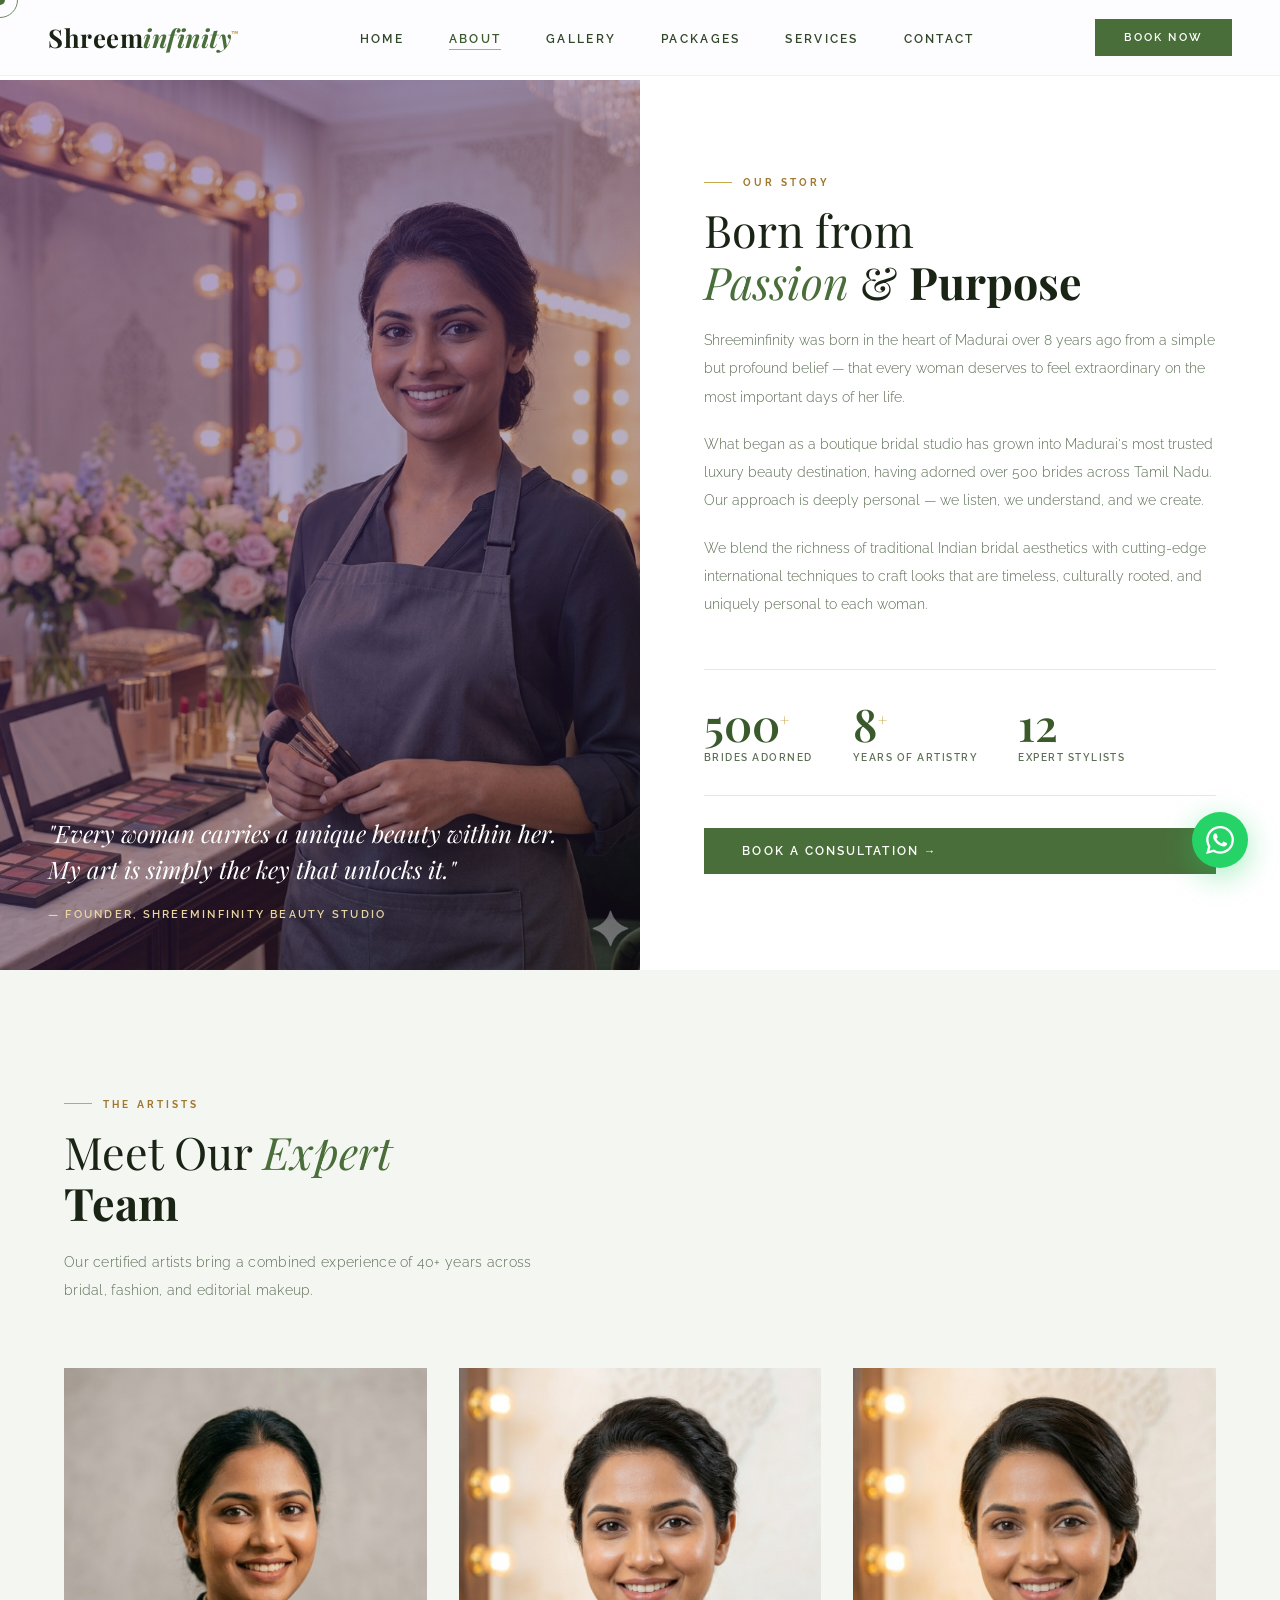
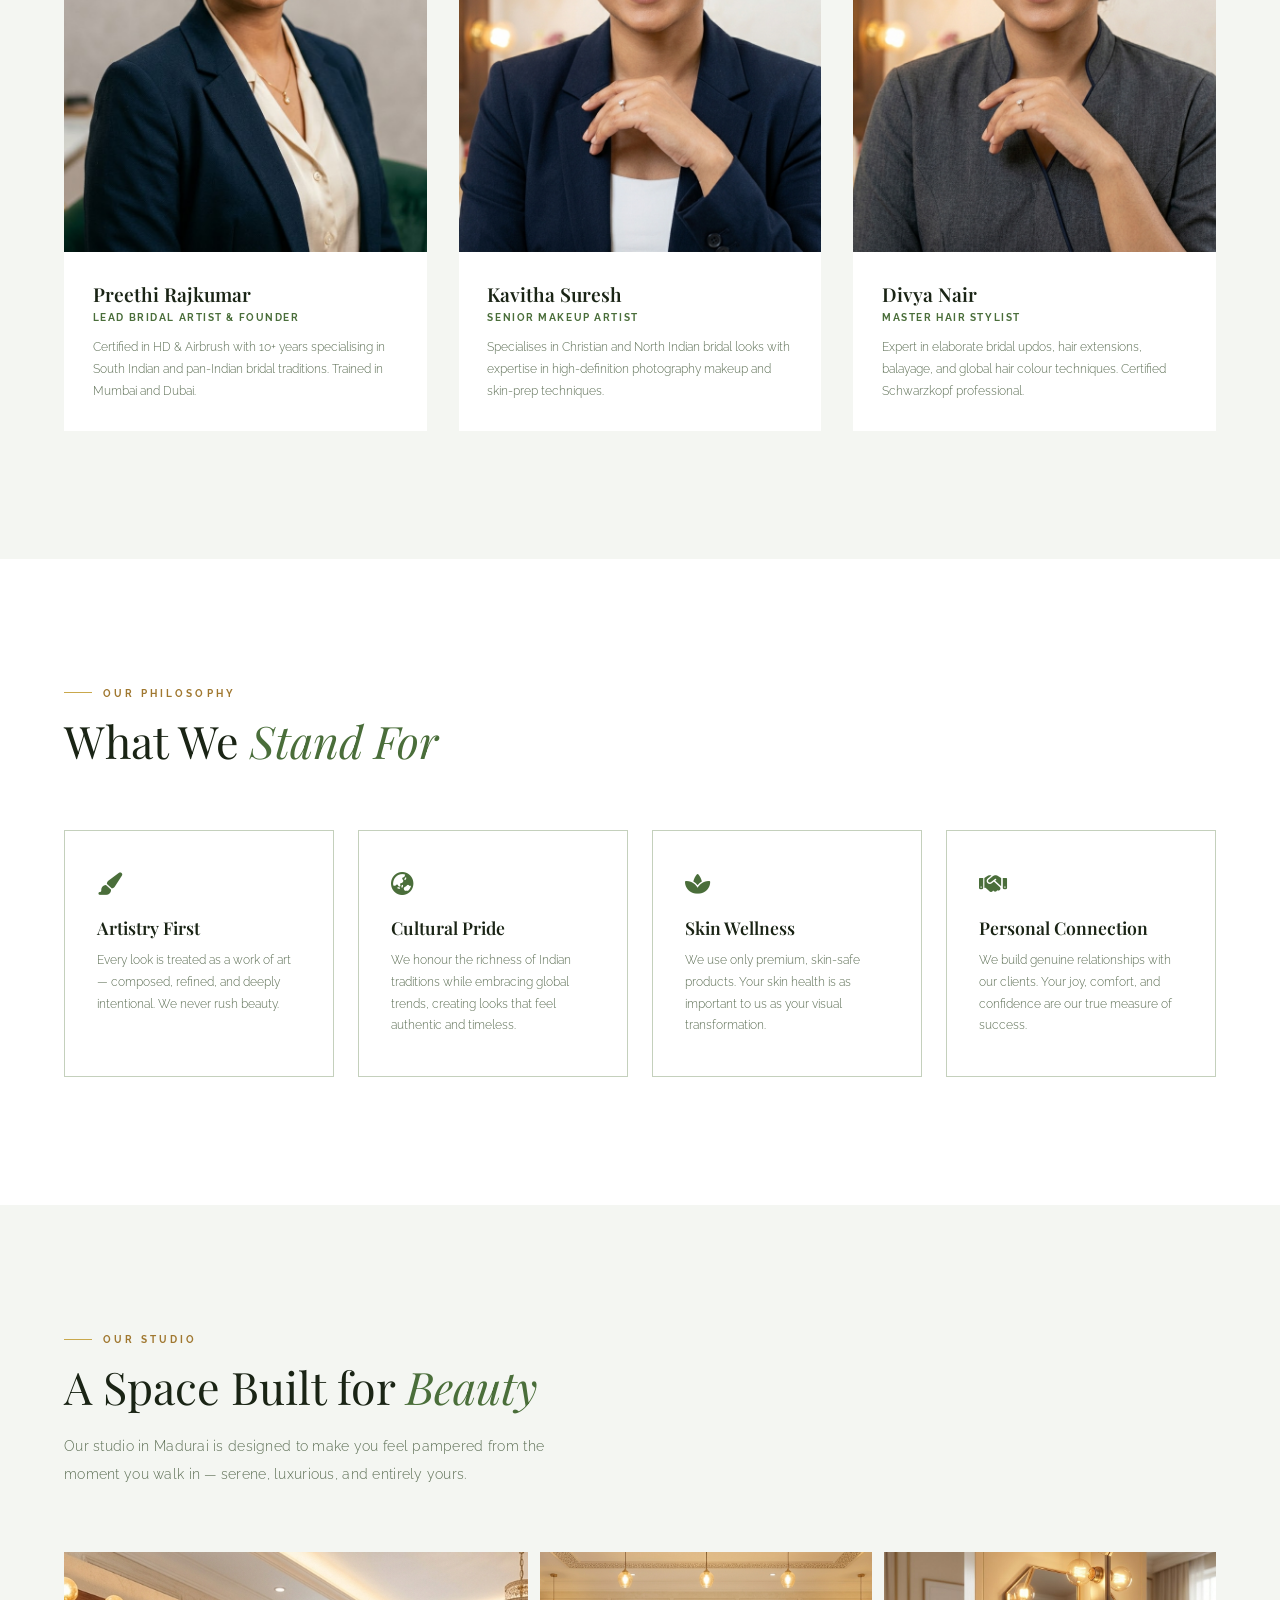
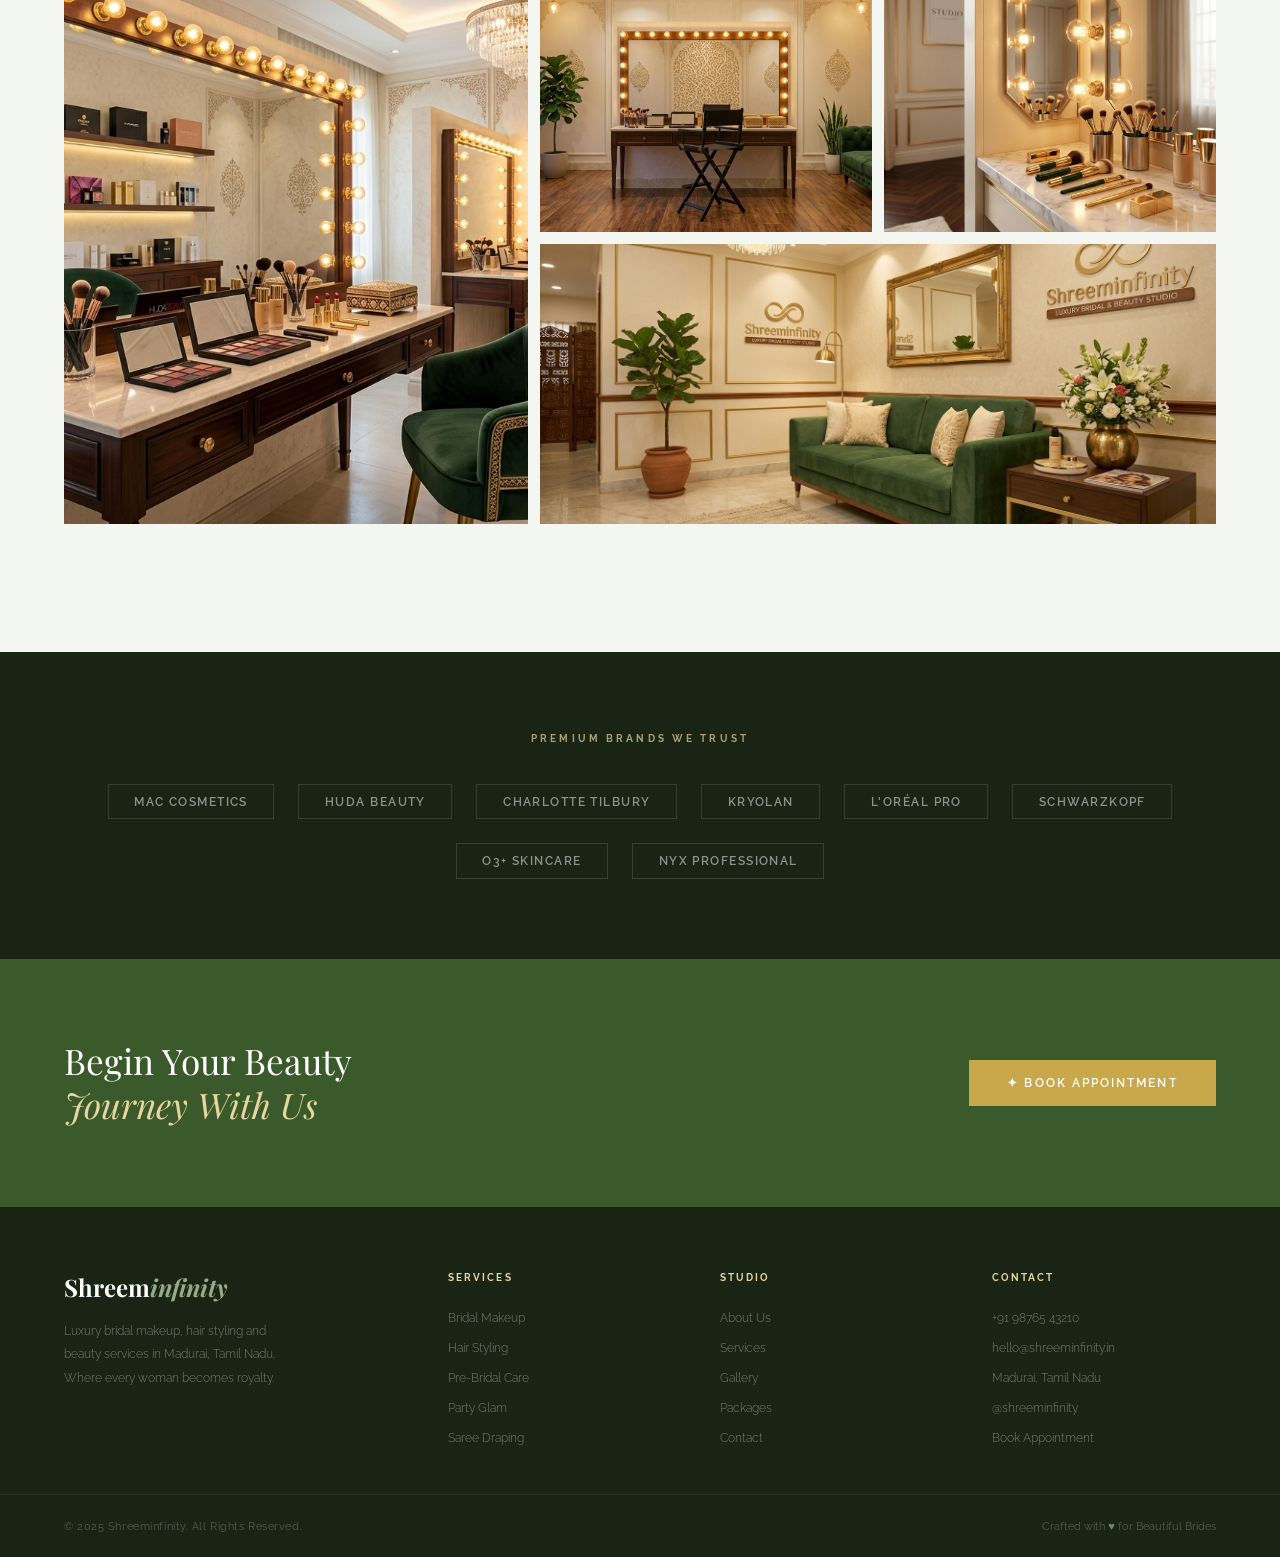
==== about.html @ 6c4eb752 "Updated images" ====
<!DOCTYPE html>
<html lang="en">
<head>
  <meta charset="UTF-8">
  <meta name="viewport" content="width=device-width, initial-scale=1.0">
  <title>About Us – Shreeminfinity Luxury Bridal & Beauty Studio</title>
  <link rel="preconnect" href="https://fonts.googleapis.com">
  <link rel="preconnect" href="https://fonts.gstatic.com" crossorigin>
  <link href="https://fonts.googleapis.com/css2?family=Playfair+Display:ital,wght@0,400;0,500;0,600;0,700;1,400;1,600&family=Raleway:wght@300;400;500;600;700&display=swap" rel="stylesheet">
  <link rel="stylesheet" href="https://cdnjs.cloudflare.com/ajax/libs/font-awesome/6.5.1/css/all.min.css">
  <link rel="stylesheet" href="index.css">
</head>
<body>

  <!-- CUSTOM CURSOR -->
  <div class="cursor" id="cur"></div>
  <div class="cursor-ring" id="curRing"></div>

  <!-- WHATSAPP FLOAT -->
  <a href="https://wa.me/919876543210" target="_blank" class="wa-float" aria-label="WhatsApp">
    <svg viewBox="0 0 24 24" fill="white" xmlns="http://www.w3.org/2000/svg">
      <path d="M17.472 14.382c-.297-.149-1.758-.867-2.03-.967-.273-.099-.471-.148-.67.15-.197.297-.767.966-.94 1.164-.173.199-.347.223-.644.075-.297-.15-1.255-.463-2.39-1.475-.883-.788-1.48-1.761-1.653-2.059-.173-.297-.018-.458.13-.606.134-.133.298-.347.446-.52.149-.174.198-.298.298-.497.099-.198.05-.371-.025-.52-.075-.149-.669-1.612-.916-2.207-.242-.579-.487-.5-.669-.51-.173-.008-.371-.01-.57-.01-.198 0-.52.074-.792.372-.272.297-1.04 1.016-1.04 2.479 0 1.462 1.065 2.875 1.213 3.074.149.198 2.096 3.2 5.077 4.487.709.306 1.262.489 1.694.625.712.227 1.36.195 1.871.118.571-.085 1.758-.719 2.006-1.413.248-.694.248-1.289.173-1.413-.074-.124-.272-.198-.57-.347m-5.421 7.403h-.004a9.87 9.87 0 01-5.031-1.378l-.361-.214-3.741.982.998-3.648-.235-.374a9.86 9.86 0 01-1.51-5.26c.001-5.45 4.436-9.884 9.888-9.884 2.64 0 5.122 1.03 6.988 2.898a9.825 9.825 0 012.893 6.994c-.003 5.45-4.437 9.884-9.885 9.884m8.413-18.297A11.815 11.815 0 0012.05 0C5.495 0 .16 5.335.157 11.892c0 2.096.547 4.142 1.588 5.945L.057 24l6.305-1.654a11.882 11.882 0 005.683 1.448h.005c6.554 0 11.89-5.335 11.893-11.893a11.821 11.821 0 00-3.48-8.413z"/>
    </svg>
  </a>

  <!-- BACK TO TOP -->
   <button class="btt" id="btt" onclick="window.scrollTo({top:0,behavior:'smooth'})">↑</button>

  <!-- NAV -->
  <nav id="navbar">
    <a href="index.html" class="nav-logo">Shreem<span>infinity</span><sup>™</sup></a>
    <ul class="nav-links">
      <li><a href="index.html">Home</a></li>
      <li><a href="about.html" class="active">About</a></li>
      <li><a href="gallery.html">Gallery</a></li>
      <li><a href="ratecard.html">Packages</a></li>
      <li><a href="services.html">Services</a></li>
      <li><a href="contact.html">Contact</a></li>
    </ul>
    <a href="contact.html" class="nav-cta">Book Now</a>
    <button class="hamburger" id="ham" aria-label="Open menu">
      <span></span><span></span><span></span>
    </button>
  </nav>

  <!-- MOBILE MENU -->
  <div class="mob-menu" id="mobMenu" aria-hidden="true">
    <button class="mob-close" id="mobClose" aria-label="Close menu">×</button>
    <a href="index.html">Home</a>
    <a href="about.html">About</a>
    <a href="gallery.html">Gallery</a>
    <a href="ratecard.html">Packages</a>
    <a href="services.html">Services</a>
    <a href="contact.html">Contact</a>
    <a href="contact.html" class="mob-cta">Book Now</a>
  </div>

  <!-- ── HERO SPLIT ── -->
   <div class="about-hero-bg">
  <div class="about-hero">
    <div class="ah-img reveal-left">
      <img src="./images/about-img1.png" alt="Shreeminfinity Lead Artist">
      <div class="ah-img-overlay"></div>
      <div class="ah-img-quote">
        <blockquote>"Every woman carries a unique beauty within her. My art is simply the key that unlocks it."</blockquote>
        <cite>— Founder, Shreeminfinity Beauty Studio</cite>
      </div>
    </div>
    <div class="ah-content reveal-right">
      <div class="sec-label">Our Story</div>
      <h1 class="sec-title">Born from<br><em>Passion</em> & <strong>Purpose</strong></h1>
      <p class="body-text">Shreeminfinity was born in the heart of Madurai over 8 years ago from a simple but profound belief — that every woman deserves to feel extraordinary on the most important days of her life.</p>
      <p class="body-text">What began as a boutique bridal studio has grown into Madurai's most trusted luxury beauty destination, having adorned over 500 brides across Tamil Nadu. Our approach is deeply personal — we listen, we understand, and we create.</p>
      <p class="body-text">We blend the richness of traditional Indian bridal aesthetics with cutting-edge international techniques to craft looks that are timeless, culturally rooted, and uniquely personal to each woman.</p>
      <div class="stat-row">
        <div class="stat-item">
          <div class="num">500<sup>+</sup></div>
          <div class="lbl">Brides Adorned</div>
        </div>
        <div class="stat-item">
          <div class="num">8<sup>+</sup></div>
          <div class="lbl">Years of Artistry</div>
        </div>
        <div class="stat-item">
          <div class="num">12</div>
          <div class="lbl">Expert Stylists</div>
        </div>
      </div>
      <a href="contact.html" class="btn-lav">Book a Consultation →</a>
    </div>
  </div>
  </div>

  <!-- ── TEAM ── -->
  <section class="team-section">
    <div class="about-section-head reveal">
      <div class="sec-label">The Artists</div>
      <h2 class="sec-title">Meet Our <em>Expert</em><br><strong>Team</strong></h2>
      <p class="sec-sub">Our certified artists bring a combined experience of 40+ years across bridal, fashion, and editorial makeup.</p>
    </div>
    <div class="team-grid">
      <div class="team-card reveal">
        <div class="team-card-img">
          <img src="./images/about-img2.jpg" alt="Lead Bridal Artist">
          <div class="team-card-img-overlay"></div>
        </div>
        <div class="team-card-body">
          <div class="tc-name">Preethi Rajkumar</div>
          <div class="tc-role">Lead Bridal Artist & Founder</div>
          <div class="tc-desc">Certified in HD & Airbrush with 10+ years specialising in South Indian and pan-Indian bridal traditions. Trained in Mumbai and Dubai.</div>
        </div>
      </div>
      <div class="team-card reveal">
        <div class="team-card-img">
          <img src="./images/about-img3.png" alt="Senior Makeup Artist">
          <div class="team-card-img-overlay"></div>
        </div>
        <div class="team-card-body">
          <div class="tc-name">Kavitha Suresh</div>
          <div class="tc-role">Senior Makeup Artist</div>
          <div class="tc-desc">Specialises in Christian and North Indian bridal looks with expertise in high-definition photography makeup and skin-prep techniques.</div>
        </div>
      </div>
      <div class="team-card reveal">
        <div class="team-card-img">
          <img src="./images/about-img4.png" alt="Hair Specialist">
          <div class="team-card-img-overlay"></div>
        </div>
        <div class="team-card-body">
          <div class="tc-name">Divya Nair</div>
          <div class="tc-role">Master Hair Stylist</div>
          <div class="tc-desc">Expert in elaborate bridal updos, hair extensions, balayage, and global hair colour techniques. Certified Schwarzkopf professional.</div>
        </div>
      </div>
    </div>
  </section>

  <!-- ── VALUES ── -->
  <section class="values-section">
    <div class="about-section-head reveal">
      <div class="sec-label">Our Philosophy</div>
      <h2 class="sec-title">What We <em>Stand For</em></h2>
    </div>
    <div class="values-grid">
      <div class="val-card reveal">
        <div class="val-icon"><i class="fa-solid fa-paintbrush"></i></div>
        <div class="val-name">Artistry First</div>
        <div class="val-desc">Every look is treated as a work of art — composed, refined, and deeply intentional. We never rush beauty.</div>
      </div>
      <div class="val-card reveal">
        <div class="val-icon"><i class="fa-solid fa-earth-asia"></i></div>
        <div class="val-name">Cultural Pride</div>
        <div class="val-desc">We honour the richness of Indian traditions while embracing global trends, creating looks that feel authentic and timeless.</div>
      </div>
      <div class="val-card reveal">
        <div class="val-icon"><i class="fa-solid fa-spa"></i></div>
        <div class="val-name">Skin Wellness</div>
        <div class="val-desc">We use only premium, skin-safe products. Your skin health is as important to us as your visual transformation.</div>
      </div>
      <div class="val-card reveal">
        <div class="val-icon"><i class="fa-solid fa-handshake"></i></div>
        <div class="val-name">Personal Connection</div>
        <div class="val-desc">We build genuine relationships with our clients. Your joy, comfort, and confidence are our true measure of success.</div>
      </div>
    </div>
  </section>

  <!-- ── STUDIO IMAGES ── -->
  <section class="studio-section">
    <div class="about-section-head reveal">
      <div class="sec-label">Our Studio</div>
      <h2 class="sec-title">A Space Built for <em>Beauty</em></h2>
      <p class="sec-sub">Our studio in Madurai is designed to make you feel pampered from the moment you walk in — serene, luxurious, and entirely yours.</p>
    </div>
    <div class="studio-grid">
      <div class="sg-a reveal"><img src="./images/banner.png" alt="Beauty Studio Interior"></div>
      <div class="sg-b reveal"><img src="./images/about-img5.png" alt="Skincare Products"></div>
      <div class="sg-c reveal"><img src="./images/about-img6.jpg" alt="Makeup Collection"></div>
      <div class="sg-d reveal"><img src="./images/about-img7.png" alt="Studio Session"></div>
    </div>
  </section>

  <!-- ── BRANDS ── -->
  <div class="brands-section">
    <div class="brands-label">Premium Brands We Trust</div>
    <div class="brands-row">
      <div class="brand-pill">MAC Cosmetics</div>
      <div class="brand-pill">Huda Beauty</div>
      <div class="brand-pill">Charlotte Tilbury</div>
      <div class="brand-pill">Kryolan</div>
      <div class="brand-pill">L'Oréal Pro</div>
      <div class="brand-pill">Schwarzkopf</div>
      <div class="brand-pill">O3+ Skincare</div>
      <div class="brand-pill">NYX Professional</div>
    </div>
  </div>

  <!-- ── CTA BAND ── -->
  <div class="cta-band">
    <div class="cta-band-inner">
    <h2>Begin Your Beauty<br><em>Journey With Us</em></h2>
    <a href="contact.html" class="btn-gold">✦ Book Appointment</a>
    </div>
  </div>

  <!-- ── FOOTER ── -->
  <footer>
    <div class="footer-top">
      <div class="foot-brand">
        <div class="foot-brand-name">Shreem<span>infinity</span></div>
        <p class="foot-brand-desc">Luxury bridal makeup, hair styling and beauty services in Madurai, Tamil Nadu. Where every woman becomes royalty.</p>
      </div>
      <div>
        <div class="foot-col-title">Services</div>
        <ul class="foot-links">
          <li><a href="services.html#bridal-makeup">Bridal Makeup</a></li>
          <li><a href="services.html#hair-styling">Hair Styling</a></li>
          <li><a href="services.html#pre-bridal-care">Pre-Bridal Care</a></li>
          <li><a href="services.html#party-glam">Party Glam</a></li>
          <li><a href="services.html#saree-draping">Saree Draping</a></li>
        </ul>
      </div>
      <div>
        <div class="foot-col-title">Studio</div>
        <ul class="foot-links">
          <li><a href="about.html">About Us</a></li>
          <li><a href="services.html">Services</a></li>
          <li><a href="gallery.html">Gallery</a></li>
          <li><a href="ratecard.html">Packages</a></li>
          <li><a href="contact.html">Contact</a></li>
        </ul>
      </div>
      <div>
        <div class="foot-col-title">Contact</div>
        <ul class="foot-links">
          <li><a href="tel:+919876543210">+91 98765 43210</a></li>
          <li><a href="mailto:hello@shreeminfinity.in">hello@shreeminfinity.in</a></li>
          <li><a href="#">Madurai, Tamil Nadu</a></li>
          <li><a href="#">@shreeminfinity</a></li>
          <li><a href="contact.html">Book Appointment</a></li>
        </ul>
      </div>
    </div>
    <div class="footer-bottom">
      <div class="foot-copy">© 2025 Shreeminfinity. All Rights Reserved.</div>
      <div class="foot-love">Crafted with <span>♥</span> for Beautiful Brides</div>
    </div>
  </footer>

  <script src="main.js"></script>
</body>
</html>
---- index.css ----
@import url('https://fonts.googleapis.com/css2?family=Playfair+Display:ital,wght@0,400;0,500;0,600;0,700;1,400;1,600&family=Raleway:wght@300;400;500;600&display=swap');

*,*::before,*::after{margin:0;padding:0;box-sizing:border-box;}
/* :root{
  --lav-50:#F9F7FD;
  --lav-100:#F0EBF9;
  --lav-200:#DDD0F4;
  --lav-300:#C4AEE9;
  --lav-400:#A886D8;
  --lav-500:#8B5FC3;
  --lav-600:#7040A8;
  --lav-700:#552E88;
  --gold:#C9A84C;
  --gold-light:#E8D5A0;
  --gold-dark:#A07830;
  --white:#FFFFFF;
  --soft-white:#FDFCFF;
  --charcoal:#2A2035;
  --charcoal-mid:#4A3D60;
  --stone:#8A7DA0;
  --font-serif:'Playfair Display',Georgia,serif;
  --font-sans:'Raleway',sans-serif;
} */
 :root {
  --lav-50:  #F4F6F2;
  --lav-100: #E4EAE0;
  --lav-200: #C4D0BC;
  --lav-300: #96AA8A;
  --lav-400: #6B8A5E;
  --lav-500: #4A6E3A;
  --lav-600: #3A5A2C;
  --lav-700: #2C4520;

  --gold:       #C9A84C;
  --gold-light: #E8D5A0;
  --gold-dark:  #A07830;

  /* ── TEXT COLORS updated ── */
  --white:       #FFFFFF;
  --soft-white:  #F7F9F5;   /* very slight green tint to white bg */
  --charcoal:    #1A2415;   /* deep green-black for headings */
  --charcoal-mid:#324728;   /* body text, mid tone */
  --stone:       #5C6E54;   /* muted olive-grey for subtext/descriptions */
  --font-serif:'Playfair Display',Georgia,serif;
  --font-sans:'Raleway',sans-serif;
}
html{scroll-behavior:smooth;}
body{font-family:var(--font-sans);background:var(--soft-white);color:var(--charcoal);overflow-x:hidden;}

/* ── CUSTOM CURSOR ── */
*{cursor:none;}
.cursor{position:fixed;width:10px;height:10px;background:var(--lav-500);border-radius:50%;pointer-events:none;z-index:9999;transform:translate(-50%,-50%);transition:transform 0.1s;}
.cursor-ring{position:fixed;width:36px;height:36px;border:1px solid var(--lav-400);border-radius:50%;pointer-events:none;z-index:9998;transform:translate(-50%,-50%);transition:transform 0.15s,width 0.2s,height 0.2s;}

/* ── PRELOADER ── */
.preloader{position:fixed;inset:0;background:var(--lav-100);z-index:9000;display:flex;align-items:center;justify-content:center;flex-direction:column;gap:1rem;transition:opacity 0.6s,visibility 0.6s;}
.preloader.hidden{opacity:0;visibility:hidden;}
.pre-logo{font-family:var(--font-serif);font-size:2.5rem;color:var(--lav-600);font-weight:600;letter-spacing:0.05em;}
.pre-logo span{color:var(--gold);font-style:italic;}
.pre-bar{width:160px;height:1px;background:var(--lav-200);position:relative;overflow:hidden;}
.pre-bar::after{content:'';position:absolute;left:-100%;top:0;width:100%;height:100%;background:var(--gold);animation:preload 1.5s ease forwards;}
@keyframes preload{to{left:0;}}

/* ── NAV ── */
nav{position:fixed;top:0;left:0;right:0;z-index:500;display:flex;align-items:center;justify-content:space-between;padding:1.4rem 5rem;background:rgba(253,252,255,0.92);backdrop-filter:blur(20px);border-bottom:1px solid rgba(196,174,233,0.2);transition:all 0.4s;}
nav.scrolled{padding:1rem 5rem;box-shadow:0 4px 40px rgba(139,95,195,0.08);}
.nav-logo{font-family:var(--font-serif);font-size:1.6rem;font-weight:700;color:var(--charcoal);text-decoration:none;letter-spacing:0.02em;}
.nav-logo span{color:var(--lav-500);font-style:italic;}
.nav-logo sup{font-size:0.55rem;color:var(--gold);vertical-align:super;letter-spacing:0.1em;font-family:var(--font-sans);}
.nav-links{display:flex;gap:2.8rem;list-style:none;}
.nav-links a{font-size:0.72rem;letter-spacing:0.2em;text-transform:uppercase;color:var(--charcoal-mid);text-decoration:none;font-weight:600;position:relative;transition:color 0.2s;}
.nav-links a::after{content:'';position:absolute;bottom:-4px;left:0;width:0;height:1px;background:var(--gold);transition:width 0.3s;}
.nav-links a:hover{color:var(--lav-600);}
.nav-links a:hover::after{width:100%;}
.nav-cta{padding:0.7rem 1.8rem;background:var(--lav-500);color:var(--white);font-size:0.7rem;letter-spacing:0.2em;text-transform:uppercase;font-weight:600;font-family:var(--font-sans);text-decoration:none;border:none;transition:all 0.3s;border-radius:0;}
.nav-cta:hover{background:var(--lav-700);transform:translateY(-2px);}

/* ── HAMBURGER ── */
.hamburger{display:none;flex-direction:column;justify-content:center;align-items:center;width:36px;height:36px;gap:0;cursor:pointer!important;position:relative;}
.hamburger span{width:22px;height:1.5px;background:var(--charcoal);display:block;position:absolute;transition:transform 0.35s ease, opacity 0.25s ease, top 0.35s ease;}
.hamburger span:nth-child(1){top:11px;}
.hamburger span:nth-child(2){top:19px;}
.hamburger span:nth-child(3){top:27px;}

/* Hamburger → X animation */
.hamburger.open span:nth-child(1){top:19px;transform:rotate(45deg);}
.hamburger.open span:nth-child(2){opacity:0;transform:scaleX(0);}
.hamburger.open span:nth-child(3){top:19px;transform:rotate(-45deg);}

/* ── MOBILE MENU ── */
.mob-menu{display:none;position:fixed;inset:0;z-index:400;background:var(--lav-50);padding:7rem 2.5rem 2.5rem;flex-direction:column;gap:0;}
.mob-menu.open{display:flex;}
.mob-menu a{font-family:var(--font-serif);font-size:1.4rem;font-weight:400;color:var(--charcoal);text-decoration:none;border-bottom:1px solid var(--lav-200);padding:1.2rem 0;transition:color 0.2s;}
.mob-menu a:hover{color:var(--lav-500);}
.mob-close{position:absolute;top:1.5rem;right:2rem;font-size:2rem;color:var(--charcoal);cursor:pointer!important;background:none;border:none;font-family:var(--font-serif);}

/* ── HERO ── */
.hero{min-height:100vh;display:grid;grid-template-columns:1.1fr 0.9fr;padding-top:90px;position:relative;overflow:hidden;background:linear-gradient(135deg,var(--lav-50) 0%,var(--white) 50%,var(--lav-100) 100%);}
.hero::before{content:'';position:absolute;top:-100px;right:-100px;width:600px;height:600px;border-radius:50%;background:radial-gradient(circle,rgba(196,174,233,0.2) 0%,transparent 70%);pointer-events:none;}
.hero::after{content:'';position:absolute;bottom:-150px;left:-80px;width:500px;height:500px;border-radius:50%;background:radial-gradient(circle,rgba(201,168,76,0.08) 0%,transparent 70%);pointer-events:none;}
.hero-left{display:flex;flex-direction:column;justify-content:center;padding:5rem 3rem 5rem 5rem;position:relative;z-index:2;}
.hero-eyebrow{display:inline-flex;align-items:center;gap:0.8rem;margin-bottom:2rem;}
.eyebrow-line{width:40px;height:1px;background:var(--gold);}
.eyebrow-text{font-size:0.68rem;letter-spacing:0.28em;text-transform:uppercase;color:var(--gold-dark);font-weight:600;}
.hero-title{font-family:var(--font-serif);font-size:clamp(3rem,4.5vw,5rem);font-weight:400;line-height:1.08;color:var(--charcoal);margin-bottom:1.8rem;}
.hero-title .line2{font-style:italic;color:var(--lav-500);}
.hero-title .line3{font-weight:600;}
.hero-desc{font-size:0.88rem;line-height:2;color:var(--stone);max-width:420px;margin-bottom:2.8rem;font-weight:300;letter-spacing:0.02em;}
.hero-actions{display:flex;gap:1rem;align-items:center;margin-bottom:3.5rem;flex-wrap:wrap;}
.btn-lav{padding:1rem 2.4rem;background:var(--lav-500);color:var(--white);font-size:0.72rem;letter-spacing:0.18em;text-transform:uppercase;font-weight:600;font-family:var(--font-sans);text-decoration:none;border:none;transition:all 0.3s;display:inline-block;}
.btn-lav:hover{background:var(--lav-700);transform:translateY(-3px);box-shadow:0 12px 40px rgba(139,95,195,0.3);}
.btn-ghost{padding:1rem 2.4rem;background:transparent;color:var(--lav-600);border:1px solid var(--lav-300);font-size:0.72rem;letter-spacing:0.18em;text-transform:uppercase;font-weight:600;font-family:var(--font-sans);text-decoration:none;transition:all 0.3s;display:inline-block;}
.btn-ghost:hover{background:var(--lav-100);transform:translateY(-3px);}
.hero-stats{display:flex;gap:3rem;padding-top:2.5rem;border-top:1px solid var(--lav-200);}
.hstat-num{font-family:var(--font-serif);font-size:2.4rem;font-weight:600;color:var(--lav-600);line-height:1;}
.hstat-num sup{font-size:1rem;color:var(--gold);}
.hstat-label{font-size:0.65rem;letter-spacing:0.15em;text-transform:uppercase;color:var(--stone);margin-top:0.4rem;font-weight:600;}
.hero-right{position:relative;display:flex;align-items:center;justify-content:center;overflow:hidden;min-height:600px;}
.hero-photo{position:absolute;inset:0;background-image:url('https://images.unsplash.com/photo-1519741497674-611481863552?w=900&h=1000&fit=crop&q=85');background-size:cover;background-position:center top;}
.hero-photo-overlay{position:absolute;inset:0;background:linear-gradient(160deg,rgba(196,174,233,0.35) 0%,rgba(85,46,136,0.15) 100%);}
.float-badge{position:absolute;z-index:3;}
.badge-1{bottom:12%;left:-40px;background:var(--white);padding:1rem 1.4rem;box-shadow:0 20px 60px rgba(139,95,195,0.15);}
.badge-2{top:18%;right:8%;background:var(--lav-500);padding:0.8rem 1.2rem;}
.badge-label{font-size:0.6rem;letter-spacing:0.15em;text-transform:uppercase;color:var(--stone);margin-bottom:0.3rem;}
.badge-val{font-family:var(--font-serif);font-size:1.1rem;color:var(--charcoal);font-weight:600;}
.badge-2 .badge-label{color:rgba(255,255,255,0.6);}
.badge-2 .badge-val{color:var(--white);font-size:0.85rem;}

/* ── SCROLL TICKER ── */
.ticker{background:var(--lav-600);padding:0.85rem 0;overflow:hidden;white-space:nowrap;}
.ticker-inner{display:inline-flex;animation:tick 30s linear infinite;}
.ticker-inner span{font-size:0.65rem;letter-spacing:0.25em;text-transform:uppercase;color:rgba(255,255,255,0.85);padding:0 2.5rem;font-weight:600;}
.ticker-inner .gem{color:var(--gold-light);padding:0;}
@keyframes tick{from{transform:translateX(0);}to{transform:translateX(-50%);}}

/* ── SECTION BASE ── */
.sec{padding:8rem 5rem;}
.sec-label{font-size:0.65rem;letter-spacing:0.3em;text-transform:uppercase;color:var(--gold-dark);font-weight:700;margin-bottom:1rem;display:flex;align-items:center;gap:0.7rem;}
.sec-label::before{content:'';width:28px;height:1px;background:var(--gold);}
.sec-title{font-family:var(--font-serif);font-size:clamp(2rem,3.5vw,3.2rem);font-weight:400;line-height:1.15;color:var(--charcoal);margin-bottom:1.2rem;}
.sec-title em{font-style:italic;color:var(--lav-500);}
.sec-title strong{font-weight:700;}
.sec-sub{font-size:0.87rem;line-height:2;color:var(--stone);font-weight:300;letter-spacing:0.02em;}

/* ── SERVICES ── */
#services{background:var(--white);}
.services-top{display:grid;grid-template-columns:1fr 1fr;gap:4rem;align-items:end;margin-bottom:5rem;}
.svc-grid{display:grid;grid-template-columns:repeat(3,1fr);gap:2px;background:var(--lav-200);}
.svc-card{background:var(--white);padding:2.8rem 2.2rem;position:relative;overflow:hidden;transition:all 0.4s;}
.svc-card::after{content:'';position:absolute;inset:0;background:linear-gradient(135deg,var(--lav-50),var(--white));opacity:0;transition:opacity 0.4s;}
.svc-card:hover{transform:translateY(-6px);box-shadow:0 24px 60px rgba(139,95,195,0.12);}
.svc-card:hover::after{opacity:1;}
.svc-card-inner{position:relative;z-index:1;}
.svc-no{font-family:var(--font-serif);font-size:0.72rem;color:var(--lav-400);letter-spacing:0.15em;position:absolute;top:2rem;right:2rem;}
.svc-icon-box{width:56px;height:56px;background:var(--lav-100);display:flex;align-items:center;justify-content:center;font-size:1.7rem;margin-bottom:1.6rem;transition:background 0.3s;}
.svc-card:hover .svc-icon-box{background:var(--lav-200);}
.svc-name{font-family:var(--font-serif);font-size:1.3rem;font-weight:600;color:var(--charcoal);margin-bottom:0.7rem;}
.svc-text{font-size:0.8rem;line-height:1.85;color:var(--stone);font-weight:300;}
.svc-link{display:inline-flex;align-items:center;gap:0.4rem;margin-top:1.2rem;font-size:0.68rem;letter-spacing:0.15em;text-transform:uppercase;color:var(--lav-500);font-weight:700;text-decoration:none;transition:gap 0.2s;}
.svc-link:hover{gap:0.7rem;}

/* ── ABOUT ── */
#about{display:grid;grid-template-columns:1fr 1fr;gap:0;padding:0;background:var(--lav-50);}
.about-img-side{position:relative;min-height:650px;overflow:hidden;display:flex;align-items:center;justify-content:center;}
.about-img-side-photo{position:absolute;inset:0;background-image:url('https://images.unsplash.com/photo-1522337360788-8b13dee7a37e?w=800&h=800&fit=crop&q=85');background-size:cover;background-position:center;}
.about-img-side-overlay{position:absolute;inset:0;background:linear-gradient(160deg,rgba(196,174,233,0.25),rgba(85,46,136,0.3));}
.about-big-text{position:absolute;font-family:var(--font-serif);font-size:18rem;font-weight:700;color:rgba(255,255,255,0.08);line-height:1;font-style:italic;top:-2rem;left:-1rem;pointer-events:none;z-index:2;}
.about-card{background:var(--white);padding:2.8rem;max-width:300px;position:relative;z-index:3;box-shadow:0 30px 80px rgba(42,32,53,0.18);}
.about-card-quote{font-family:var(--font-serif);font-size:3.5rem;line-height:0.6;color:var(--lav-300);margin-bottom:1rem;}
.about-card-text{font-size:0.82rem;line-height:1.9;color:var(--stone);font-weight:300;font-style:italic;margin-bottom:1.2rem;}
.about-card-sig{font-family:var(--font-serif);font-size:1.4rem;font-style:italic;color:var(--lav-500);}
.about-card-role{font-size:0.65rem;letter-spacing:0.12em;text-transform:uppercase;color:var(--gold-dark);font-weight:600;margin-top:0.2rem;}
.about-content-side{padding:7rem 5rem;display:flex;flex-direction:column;justify-content:center;}
.about-features{display:grid;grid-template-columns:1fr 1fr;gap:1.2rem;margin-top:2.5rem;}
.af-item{padding:1.2rem 1.4rem;border:1px solid var(--lav-200);background:var(--white);}
.af-icon{font-size:1.3rem;margin-bottom:0.5rem;}
.af-title{font-size:0.78rem;font-weight:700;letter-spacing:0.05em;color:var(--charcoal);margin-bottom:0.2rem;}
.af-desc{font-size:0.72rem;color:var(--stone);line-height:1.6;font-weight:300;}

/* ── GALLERY ── */
#gallery{background:var(--white);padding:8rem 5rem;}
.gallery-head{display:flex;justify-content:space-between;align-items:flex-end;margin-bottom:3.5rem;}
.gallery-mosaic{display:grid;grid-template-columns:repeat(12,1fr);grid-template-rows:220px 220px 220px;gap:10px;}
.gm-a{grid-column:1/6;grid-row:1/3;}
.gm-b{grid-column:6/9;grid-row:1/2;}
.gm-c{grid-column:9/13;grid-row:1/3;}
.gm-d{grid-column:6/9;grid-row:2/3;}
.gm-e{grid-column:1/5;grid-row:3/4;}
.gm-f{grid-column:5/9;grid-row:3/4;}
.gm-g{grid-column:9/13;grid-row:3/4;}
.gm-cell{overflow:hidden;position:relative;cursor:pointer!important;}
.gm-cell img{width:100%;height:100%;object-fit:cover;display:block;transition:transform 0.6s ease;}
.gm-cell:hover img{transform:scale(1.07);}
.gm-overlay{position:absolute;inset:0;background:linear-gradient(to top,rgba(42,32,53,0.65) 0%,transparent 55%);opacity:0;transition:opacity 0.35s;display:flex;align-items:flex-end;padding:1.2rem;}
.gm-cell:hover .gm-overlay{opacity:1;}
.gm-tag{font-size:0.65rem;letter-spacing:0.18em;text-transform:uppercase;color:rgba(255,255,255,0.9);font-weight:600;}

/* ── PROCESS ── */
#process{background:var(--lav-50);padding:8rem 5rem;}
.process-head{text-align:center;max-width:560px;margin:0 auto 5rem;}
.process-steps{display:grid;grid-template-columns:repeat(4,1fr);gap:0;position:relative;}
.process-steps::before{content:'';position:absolute;top:36px;left:12.5%;right:12.5%;height:1px;background:var(--lav-300);z-index:0;}
.step{text-align:center;padding:0 1.5rem;position:relative;z-index:1;}
.step-circle{width:72px;height:72px;border-radius:50%;background:var(--white);border:2px solid var(--lav-300);display:flex;align-items:center;justify-content:center;margin:0 auto 1.5rem;font-family:var(--font-serif);font-size:1.4rem;color:var(--lav-500);font-weight:600;transition:all 0.3s;}
.step:hover .step-circle{background:var(--lav-500);color:var(--white);border-color:var(--lav-500);transform:scale(1.1);}
.step-num{position:absolute;top:-8px;right:calc(50% - 46px);font-size:0.6rem;background:var(--gold);color:var(--white);width:18px;height:18px;border-radius:50%;display:flex;align-items:center;justify-content:center;font-weight:700;letter-spacing:0;}
.step-name{font-family:var(--font-serif);font-size:1rem;font-weight:600;color:var(--charcoal);margin-bottom:0.5rem;}
.step-desc{font-size:0.75rem;line-height:1.7;color:var(--stone);font-weight:300;}

/* ── TESTIMONIALS ── */
#testimonials{background:var(--lav-600);padding:8rem 5rem;}
.testi-head{text-align:center;margin-bottom:4rem;}
.testi-head .sec-label{justify-content:center;}
.testi-head .sec-label::before{display:none;}
.testi-head .sec-title{color:var(--white);}
.testi-grid{display:grid;grid-template-columns:repeat(3,1fr);gap:1.5rem;}
.tcard{background:rgba(255,255,255,0.07);border:1px solid rgba(255,255,255,0.12);padding:2.5rem;position:relative;transition:transform 0.3s,background 0.3s;}
.tcard:hover{transform:translateY(-6px);background:rgba(255,255,255,0.12);}
.tcard-stars{color:var(--gold-light);font-size:0.85rem;margin-bottom:1.2rem;letter-spacing:0.1em;}
.tcard-quote{font-family:var(--font-serif);font-size:0.9rem;line-height:1.9;color:rgba(255,255,255,0.82);font-style:italic;font-weight:400;margin-bottom:1.8rem;}
.tcard-divider{width:30px;height:1px;background:var(--gold-light);opacity:0.5;margin-bottom:1.2rem;}
.tcard-name{font-size:0.78rem;letter-spacing:0.1em;text-transform:uppercase;color:var(--gold-light);font-weight:700;}
.tcard-role{font-size:0.7rem;color:rgba(255,255,255,0.4);margin-top:0.3rem;}
.tcard-mark{position:absolute;top:1.5rem;right:1.8rem;font-family:var(--font-serif);font-size:3.5rem;color:rgba(255,255,255,0.08);line-height:1;}

/* ── PACKAGES ── */
#packages{background:var(--soft-white);padding:8rem 5rem;}
.pkg-head{display:grid;grid-template-columns:1fr 1fr;gap:4rem;align-items:end;margin-bottom:4.5rem;}
.pkg-grid{display:grid;grid-template-columns:repeat(3,1fr);gap:1.5rem;}
.pcard{background:var(--white);border:1px solid var(--lav-200);padding:2.8rem;position:relative;transition:all 0.4s;}
.pcard:hover{transform:translateY(-8px);box-shadow:0 30px 80px rgba(139,95,195,0.12);}
.pcard.star{background:var(--charcoal);border-color:transparent;}
.star-badge{position:absolute;top:-14px;left:50%;transform:translateX(-50%);background:var(--gold);color:var(--white);font-size:0.6rem;letter-spacing:0.2em;text-transform:uppercase;padding:0.35rem 1.1rem;font-weight:700;font-family:var(--font-sans);white-space:nowrap;}
.pcard-tier{font-size:0.65rem;letter-spacing:0.2em;text-transform:uppercase;color:var(--lav-400);font-weight:700;margin-bottom:0.8rem;}
.pcard.star .pcard-tier{color:var(--gold-light);}
.pcard-name{font-family:var(--font-serif);font-size:1.6rem;font-weight:600;color:var(--charcoal);margin-bottom:0.5rem;}
.pcard.star .pcard-name{color:var(--white);}
.pcard-sub{font-size:0.78rem;color:var(--stone);margin-bottom:2rem;font-weight:300;}
.pcard.star .pcard-sub{color:rgba(255,255,255,0.45);}
.pcard-price{font-family:var(--font-serif);font-size:3rem;font-weight:300;color:var(--lav-600);line-height:1;margin-bottom:0.4rem;}
.pcard.star .pcard-price{color:var(--lav-300);}
.pcard-price sup{font-size:1.1rem;vertical-align:super;}
.pcard-period{font-size:0.7rem;color:var(--stone);letter-spacing:0.08em;margin-bottom:2rem;}
.pcard.star .pcard-period{color:rgba(255,255,255,0.35);}
.pcard-hr{border:none;border-top:1px solid var(--lav-100);margin-bottom:2rem;}
.pcard.star .pcard-hr{border-color:rgba(255,255,255,0.1);}
.pcard-list{list-style:none;display:flex;flex-direction:column;gap:0.75rem;margin-bottom:2.2rem;}
.pcard-item{font-size:0.8rem;color:var(--charcoal-mid);padding-left:1.4rem;position:relative;line-height:1.5;}
.pcard.star .pcard-item{color:rgba(255,255,255,0.8);}
.pcard-item::before{content:'✦';position:absolute;left:0;font-size:0.5rem;color:var(--lav-400);top:3px;}
.pcard.star .pcard-item::before{color:var(--gold-light);}
.pbtn{display:block;width:100%;padding:1rem;text-align:center;font-size:0.7rem;letter-spacing:0.2em;text-transform:uppercase;font-weight:700;font-family:var(--font-sans);cursor:pointer!important;text-decoration:none;border:none;transition:all 0.3s;}
.pbtn-lav{background:var(--lav-500);color:var(--white);}
.pbtn-lav:hover{background:var(--lav-700);}
.pbtn-gold{background:var(--gold);color:var(--white);}
.pbtn-gold:hover{background:var(--gold-dark);}

/* ── CONTACT ── */
#contact{display:grid;grid-template-columns:1fr 1.2fr;gap:0;padding:0;background:var(--white);}
.contact-info{background:var(--lav-50);padding:7rem 5rem;display:flex;flex-direction:column;justify-content:center;}
.contact-details{margin-top:2.5rem;display:flex;flex-direction:column;gap:1.8rem;}
.cdetail{display:flex;align-items:flex-start;gap:1.2rem;}
.cdetail-icon{width:44px;height:44px;background:var(--lav-100);border:1px solid var(--lav-200);display:flex;align-items:center;justify-content:center;font-size:1.1rem;flex-shrink:0;}
.cdetail-label{font-size:0.62rem;letter-spacing:0.15em;text-transform:uppercase;color:var(--gold-dark);font-weight:700;margin-bottom:0.3rem;}
.cdetail-val{font-size:0.85rem;color:var(--charcoal-mid);line-height:1.7;font-weight:300;}
.social-strip{display:flex;gap:0.8rem;margin-top:2.5rem;}
.social-btn{width:38px;height:38px;border:1px solid var(--lav-300);display:flex;align-items:center;justify-content:center;font-size:0.85rem;text-decoration:none;color:var(--lav-600);transition:all 0.2s;}
.social-btn:hover{background:var(--lav-500);color:var(--white);border-color:var(--lav-500);}
.contact-form-side{background:var(--lav-600);padding:7rem 5rem;}
.contact-form-side .sec-label{color:var(--gold-light);}
.contact-form-side .sec-label::before{background:var(--gold-light);}
.contact-form-side .sec-title{color:var(--white);}
.fgroup{margin-bottom:1.3rem;}
.fgroup label{display:block;font-size:0.62rem;letter-spacing:0.18em;text-transform:uppercase;color:rgba(255,255,255,0.45);margin-bottom:0.5rem;font-weight:600;}
.fgroup input,.fgroup select,.fgroup textarea{width:100%;padding:0.9rem 1rem;background:rgba(255,255,255,0.06);border:1px solid rgba(255,255,255,0.12);color:var(--white);font-family:var(--font-sans);font-size:0.85rem;font-weight:300;outline:none;transition:border-color 0.2s;resize:none;}
.fgroup input::placeholder{color:rgba(255,255,255,0.3);}
.fgroup textarea::placeholder{color:rgba(255,255,255,0.3);}
.fgroup input:focus,.fgroup select:focus,.fgroup textarea:focus{border-color:var(--gold);}
.fgroup select option{background:var(--lav-700);}
.frow{display:grid;grid-template-columns:1fr 1fr;gap:1rem;}
.fsub{width:100%;padding:1rem;background:var(--gold);color:var(--white);border:none;font-size:0.72rem;letter-spacing:0.2em;text-transform:uppercase;font-weight:700;font-family:var(--font-sans);cursor:pointer!important;margin-top:0.5rem;transition:all 0.3s;}
.fsub:hover{background:var(--gold-dark);transform:translateY(-2px);}

/* ── FOOTER ── */
footer{background:var(--charcoal);padding:0;}
.footer-top{display:grid;grid-template-columns:1.5fr 1fr 1fr 1fr;gap:3rem;padding:5rem 5rem 4rem;}
.foot-brand-name{font-family:var(--font-serif);font-size:1.5rem;font-weight:700;color:var(--white);margin-bottom:1rem;}
.foot-brand-name span{color:var(--lav-300);font-style:italic;}
.foot-brand-desc{font-size:0.78rem;line-height:1.9;color:rgba(255,255,255,0.4);font-weight:300;max-width:240px;}
.foot-col-title{font-size:0.65rem;letter-spacing:0.2em;text-transform:uppercase;color:var(--gold-light);font-weight:700;margin-bottom:1.5rem;}
.foot-links{list-style:none;display:flex;flex-direction:column;gap:0.7rem;}
.foot-links a{font-size:0.78rem;color:rgba(255,255,255,0.4);text-decoration:none;transition:color 0.2s;font-weight:300;}
.foot-links a:hover{color:var(--lav-300);}
.footer-bottom{border-top:1px solid rgba(255,255,255,0.06);padding:1.5rem 5rem;display:flex;justify-content:space-between;align-items:center;}
.foot-copy{font-size:0.7rem;color:rgba(255,255,255,0.25);letter-spacing:0.05em;}
.foot-love{font-size:0.7rem;color:rgba(255,255,255,0.25);}
.foot-love span{color:var(--lav-400);}

/* ── WHATSAPP FLOAT ── */
.wa-float{position:fixed;bottom:2rem;right:2rem;z-index:300;width:56px;height:56px;background:#25D366;border-radius:50%;display:flex;align-items:center;justify-content:center;text-decoration:none;box-shadow:0 8px 30px rgba(37,211,102,0.4);animation:pulse-wa 2.5s infinite;}
.wa-float svg{width:28px;height:28px;}
@keyframes pulse-wa{0%,100%{box-shadow:0 8px 30px rgba(37,211,102,0.4);}50%{box-shadow:0 8px 50px rgba(37,211,102,0.7);}}

/* ── BACK TO TOP ── */
.btt{position:fixed;bottom:2rem;left:2rem;z-index:300;width:44px;height:44px;background:var(--lav-500);border:none;display:flex;align-items:center;justify-content:center;font-size:1.1rem;color:var(--white);opacity:0;transition:opacity 0.3s,transform 0.3s;cursor:pointer!important;}
.btt.show{opacity:1;}
.btt:hover{transform:translateY(-3px);background:var(--lav-700);}

/* ── FADE ANIMATIONS ── */
.reveal{opacity:0;transform:translateY(32px);transition:opacity 0.8s ease,transform 0.8s ease;}
.reveal.in{opacity:1;transform:translateY(0);}
.reveal-left{opacity:0;transform:translateX(-32px);transition:opacity 0.8s ease,transform 0.8s ease;}
.reveal-left.in{opacity:1;transform:translateX(0);}
.reveal-right{opacity:0;transform:translateX(32px);transition:opacity 0.8s ease,transform 0.8s ease;}
.reveal-right.in{opacity:1;transform:translateX(0);}

/* ══════════════════════════════════════════════
   GLOBAL MAX-WIDTH CENTRING
   All sections get a max-width so they never
   stretch edge-to-edge on large screens and
   stay centred when the browser is zoomed or
   the window is narrowed on a desktop.
   ══════════════════════════════════════════════ */

/* Sections that use .sec (padding-based layout) */
.sec,
#gallery,
#process,
#testimonials,
#services.sec{
  max-width:1400px;
  margin-left:auto;
  margin-right:auto;
}

/* Nav bar stays full-width but its inner content is capped */
nav{max-width:100%;}  /* nav is position:fixed, keep full-width */

/* Footer inner rows */
.footer-top,
.footer-bottom{
  max-width:1400px;
  margin-left:auto;
  margin-right:auto;
}

/* About section is a grid directly on #about — wrap it */
#about{max-width:1400px;margin-left:auto;margin-right:auto;}

/* Contact is a grid on #contact */
#contact{max-width:1400px;margin-left:auto;margin-right:auto;}

/* ══════════════════════════════
   RESPONSIVE BREAKPOINTS
   ══════════════════════════════ */

/* ── 1280px — reduce padding as window narrows ── */
@media(max-width:1280px){
  nav{padding:1.2rem 3rem;}
  nav.scrolled{padding:1rem 3rem;}
  .sec{padding:7rem 3rem;}
  #gallery{padding:7rem 3rem;}
  #process{padding:7rem 3rem;}
  #testimonials{padding:7rem 3rem;}
  .footer-top{padding:4rem 3rem 3rem;}
  .footer-bottom{padding:1.5rem 3rem;}
  .contact-info{padding:6rem 3rem;}
  .contact-form-side{padding:6rem 3rem;}
  .about-content-side{padding:6rem 3rem;}
  .hero-left{padding:5rem 2.5rem 5rem 3rem;}
}

/* ── 1100px — hamburger nav, single-column stacking ── */
@media(max-width:1100px){
  nav{padding:1.2rem 2.5rem;}
  nav.scrolled{padding:1rem 2.5rem;}
  .nav-links,.nav-cta{display:none;}
  .hamburger{display:flex;}

  .sec{padding:5rem 2.5rem;}
  #gallery{padding:5rem 2.5rem;}
  #process{padding:5rem 2.5rem;}
  #testimonials{padding:5rem 2.5rem;}

  /* ── Hero ── */
  .hero{grid-template-columns:1fr;min-height:auto;padding-top:80px;}
  .hero-left{padding:4rem 2.5rem 3rem;align-items:center;text-align:center;}
  .hero-eyebrow{justify-content:center;}
  .hero-desc{margin-left:auto;margin-right:auto;}
  .hero-actions{justify-content:center;}
  .hero-stats{justify-content:center;}
  .hero-right{min-height:400px;}

  /* ── Services ── */
  .services-top{grid-template-columns:1fr;gap:2rem;text-align:center;}
  .services-top .sec-label{justify-content:center;}
  .services-top .sec-label::before{display:none;}
  .services-top .sec-sub{margin:0 auto;}
  .svc-grid{grid-template-columns:1fr 1fr;}

  /* ── About ── */
  #about{grid-template-columns:1fr;}
  .about-content-side{padding:4rem 2.5rem;align-items:center;text-align:center;}
  .about-content-side .sec-label{justify-content:center;}
  .about-content-side .sec-label::before{display:none;}
  .about-features{grid-template-columns:1fr 1fr;}

  /* ── Gallery ── */
  .gallery-head{flex-direction:column;align-items:center;gap:1rem;text-align:center;}
  .gallery-head > div .sec-label{justify-content:center;}
  .gallery-head > div .sec-label::before{display:none;}
  .gallery-mosaic{grid-template-columns:1fr 1fr;grid-template-rows:auto;}
  .gm-a,.gm-b,.gm-c,.gm-d,.gm-e,.gm-f,.gm-g{grid-column:auto;grid-row:auto;height:280px;}

  /* ── Process ── */
  .process-steps{grid-template-columns:1fr 1fr;gap:2rem;}
  .process-steps::before{display:none;}

  /* ── Testimonials ── */
  .testi-grid{grid-template-columns:1fr;}
  .testi-grid .tcard{max-width:600px;margin:0 auto;width:100%;}

  /* ── Packages ── */
  .pkg-head{grid-template-columns:1fr;gap:1.5rem;text-align:center;}
  .pkg-head .sec-label{justify-content:center;}
  .pkg-head .sec-label::before{display:none;}
  .pkg-head .sec-sub{margin:0 auto;}
  .pkg-grid{grid-template-columns:1fr;}
  .pkg-grid .pcard{max-width:520px;margin:0 auto;width:100%;}

  /* ── Contact ── */
  #contact{grid-template-columns:1fr;}
  .contact-info{padding:4rem 2.5rem;align-items:center;text-align:center;}
  .contact-info .sec-label{justify-content:center;}
  .contact-info .sec-label::before{display:none;}
  .contact-form-side{padding:4rem 2.5rem;}
  .cdetail{align-items:center;text-align:left;}

  /* ── Footer ── */
  .footer-top{grid-template-columns:1fr 1fr;gap:2rem;padding:3rem 2.5rem 2.5rem;}
  .footer-bottom{flex-direction:column;gap:0.5rem;text-align:center;padding:1.5rem 2.5rem;}
}

/* ── 768px — tablet ── */
@media(max-width:768px){
  nav{padding:1rem 1.5rem;}
  .sec{padding:4rem 1.5rem;}
  #gallery{padding:4rem 1.5rem;}
  #process{padding:4rem 1.5rem;}
  #testimonials{padding:4rem 1.5rem;}
  .contact-info,.contact-form-side{padding:3.5rem 1.5rem;}
  .about-content-side{padding:3.5rem 1.5rem;}
  .footer-top{grid-template-columns:1fr;padding:3rem 1.5rem 2rem;}
  .footer-bottom{padding:1.2rem 1.5rem;}
  .process-steps{grid-template-columns:1fr;}
  .svc-grid{grid-template-columns:1fr;}
  .about-features{grid-template-columns:1fr;}
  .frow{grid-template-columns:1fr;}
  .hero-stats{flex-wrap:wrap;gap:1.5rem;justify-content:center;}
  .gallery-mosaic{grid-template-columns:1fr;}
  .gm-a,.gm-b,.gm-c,.gm-d,.gm-e,.gm-f,.gm-g{height:220px;}
}

/* ── 480px — phones ── */
@media(max-width:480px){
  .hero-left{padding:3rem 1.2rem 2rem;}
  .mob-menu a{font-size:1.4rem;}
  .hero-actions{flex-direction:column;align-items:center;}
  .btn-lav,.btn-ghost{width:100%;text-align:center;}
}
/* =====================================================
   SHREEMINFINITY — about.css
   About page–specific styles.
   Relies on index.css for: CSS variables, nav, footer,
   buttons (.btn-lav, .btn-gold), cursor, wa-float,
   btt, reveal animations, and .sec-label / .sec-title.
   ===================================================== */


/* ── ABOUT HERO (split layout) ── */
.about-hero {
  display: grid;
  grid-template-columns: 1fr 1fr;
  min-height: 100vh;
  padding-top: 80px; /* matches --nav-h */
}

.ah-img {
  position: relative;
  overflow: hidden;
}

.ah-img img {
  width: 100%;
  height: 100%;
  object-fit: cover;
  display: block;
}

.ah-img-overlay {
  position: absolute;
  inset: 0;
  background: linear-gradient(135deg, rgba(85, 46, 136, 0.5) 0%, rgba(42, 32, 53, 0.3) 100%);
}

.ah-img-quote {
  position: absolute;
  bottom: 3rem;
  left: 3rem;
  right: 3rem;
  z-index: 2;
}

.ah-img-quote blockquote {
  font-family: var(--font-serif);
  font-size: 1.5rem;
  font-style: italic;
  color: var(--white);
  line-height: 1.5;
  margin-bottom: 1rem;
}

.ah-img-quote cite {
  font-size: 0.7rem;
  letter-spacing: 0.2em;
  text-transform: uppercase;
  color: var(--gold-light);
  font-weight: 600;
  font-style: normal;
}

.ah-content {
  display: flex;
  flex-direction: column;
  justify-content: center;
  padding: 6rem var(--gap-x);
  background: var(--white);
}

.body-text {
  font-size: 0.88rem;
  line-height: 2;
  color: var(--stone);
  font-weight: 300;
  margin-bottom: 1.2rem;
}

.stat-row {
  display: flex;
  gap: 2.5rem;
  padding: 2rem 0;
  border-top: 1px solid var(--lav-100);
  border-bottom: 1px solid var(--lav-100);
  margin: 2rem 0;
  flex-wrap: wrap;
}

.stat-item .num {
  font-family: var(--font-serif);
  font-size: 2.8rem;
  font-weight: 600;
  color: var(--lav-600);
  line-height: 1;
}

.stat-item .num sup {
  font-size: 1rem;
  color: var(--gold);
}

.stat-item .lbl {
  font-size: 0.62rem;
  letter-spacing: 0.15em;
  text-transform: uppercase;
  color: var(--stone);
  margin-top: 0.3rem;
  font-weight: 600;
}


/* ── SECTION HEAD (about page variant) ── */
.about-section-head {
  max-width: 560px;
  margin-bottom: 4rem;
}

.about-section-head .sec-sub,
.about-section-head p {
  font-size: 0.88rem;
  line-height: 2;
  color: var(--stone);
  font-weight: 300;
  margin-top: 0.8rem;
  max-width: 500px;
}


/* ── TEAM SECTION ── */
.team-section {
  padding-block: 8rem;
  padding-inline: var(--gap-x);
  background: var(--lav-50);
  max-width: var(--container-max);
  margin-inline: auto;
  box-sizing: border-box;
}

/* Full-bleed bg wrapper — add <div class="team-section-bg"> in HTML
   around .team-section if you want edge-to-edge lav-50 background */

.team-grid {
  display: grid;
  grid-template-columns: repeat(3, 1fr);
  gap: 2rem;
}

.team-card {
  background: var(--white);
  overflow: hidden;
  transition: transform 0.3s, box-shadow 0.3s;
}

.team-card:hover {
  transform: translateY(-6px);
  box-shadow: 0 24px 60px rgba(139, 95, 195, 0.12);
}

.team-card-img {
  position: relative;
  overflow: hidden;
  aspect-ratio: 3 / 4;
}

.team-card-img img {
  width: 100%;
  height: 100%;
  object-fit: cover;
  transition: transform 0.5s;
}

.team-card:hover .team-card-img img {
  transform: scale(1.05);
}

.team-card-img-overlay {
  position: absolute;
  inset: 0;
  background: linear-gradient(to top, rgba(42, 32, 53, 0.6) 0%, transparent 50%);
  opacity: 0;
  transition: opacity 0.3s;
}

.team-card:hover .team-card-img-overlay {
  opacity: 1;
}

.team-card-body {
  padding: 1.8rem;
}

.tc-name {
  font-family: var(--font-serif);
  font-size: 1.2rem;
  font-weight: 600;
  color: var(--charcoal);
  margin-bottom: 0.3rem;
}

.tc-role {
  font-size: 0.65rem;
  letter-spacing: 0.15em;
  text-transform: uppercase;
  color: var(--lav-500);
  font-weight: 700;
  margin-bottom: 0.8rem;
}

.tc-desc {
  font-size: 0.78rem;
  line-height: 1.75;
  color: var(--stone);
  font-weight: 300;
}


/* ── VALUES SECTION ── */
.values-section {
  padding-block: 8rem;
  padding-inline: var(--gap-x);
  background: var(--white);
  max-width: var(--container-max);
  margin-inline: auto;
  box-sizing: border-box;
}

.values-grid {
  display: grid;
  grid-template-columns: repeat(4, 1fr);
  gap: 1.5rem;
  margin-top: 4rem;
}

.val-card {
  padding: 2.5rem 2rem;
  border: 1px solid var(--lav-200);
  position: relative;
  overflow: hidden;
  transition: all 0.3s;
}

.val-card::before {
  content: '';
  position: absolute;
  top: 0;
  left: 0;
  width: 3px;
  height: 0;
  background: var(--lav-500);
  transition: height 0.4s;
}

.val-card:hover::before {
  height: 100%;
}

.val-card:hover {
  background: var(--lav-50);
}

.val-icon {
  font-size: 1.4rem;
  color: var(--lav-500);
  margin-bottom: 1.2rem;
}

.val-name {
  font-family: var(--font-serif);
  font-size: 1.1rem;
  font-weight: 600;
  color: var(--charcoal);
  margin-bottom: 0.6rem;
}

.val-desc {
  font-size: 0.78rem;
  line-height: 1.75;
  color: var(--stone);
  font-weight: 300;
}


/* ── STUDIO SECTION ── */
.studio-section {
  padding-block: 8rem;
  padding-inline: var(--gap-x);
  background: var(--lav-50);
  max-width: var(--container-max);
  margin-inline: auto;
  box-sizing: border-box;
}

.studio-grid {
  display: grid;
  grid-template-columns: 1.4fr 1fr 1fr;
  grid-template-rows: 280px 280px;
  gap: 12px;
  margin-top: 4rem;
}

.sg-a { grid-column: 1;   grid-row: 1 / 3; overflow: hidden; }
.sg-b { grid-column: 2;   grid-row: 1;     overflow: hidden; }
.sg-c { grid-column: 3;   grid-row: 1;     overflow: hidden; }
.sg-d { grid-column: 2/4; grid-row: 2;     overflow: hidden; }

.studio-grid div img {
  width: 100%;
  height: 100%;
  object-fit: cover;
  display: block;
  transition: transform 0.5s;
}

.studio-grid div:hover img {
  transform: scale(1.04);
}


/* ── BRANDS SECTION ── */
.brands-section {
  padding: 5rem var(--gap-x);
  background: var(--charcoal);
  text-align: center;
}

.brands-label {
  font-size: 0.65rem;
  letter-spacing: 0.3em;
  text-transform: uppercase;
  color: var(--gold-light);
  font-weight: 700;
  margin-bottom: 2.5rem;
  opacity: 0.7;
}

.brands-row {
  display: flex;
  gap: 1.5rem;
  justify-content: center;
  align-items: center;
  flex-wrap: wrap;
}

.brand-pill {
  padding: 0.6rem 1.6rem;
  border: 1px solid rgba(255, 255, 255, 0.12);
  font-size: 0.75rem;
  letter-spacing: 0.12em;
  text-transform: uppercase;
  color: rgba(255, 255, 255, 0.5);
  font-weight: 600;
  transition: all 0.2s;
}

.brand-pill:hover {
  border-color: var(--gold);
  color: var(--gold-light);
}


/* ── CTA BAND ── */
.cta-band {
  background: var(--lav-600);
  padding: 5rem var(--gap-x);
  display: flex;
  align-items: center;
  justify-content: space-between;
  gap: 2rem;
  flex-wrap: wrap;
}

.cta-band h2 {
  font-family: var(--font-serif);
  font-size: 2.2rem;
  color: var(--white);
  font-weight: 400;
  line-height: 1.25;
}

.cta-band h2 em {
  font-style: italic;
  color: var(--gold-light);
}

/* .btn-gold is already defined in index.css */


/* ════════════════════════════════════════
   RESPONSIVE — Tablet (≤ 1100px)
   ════════════════════════════════════════ */
@media (max-width: 1100px) {

  /* About Hero */
  .about-hero {
    grid-template-columns: 1fr;
    min-height: auto;
    padding-top: 70px;
  }
  .ah-img { min-height: 420px; }
  .ah-content {
    padding-block: 4rem;
    align-items: center;
    text-align: center;
  }
  .ah-content .sec-label { justify-content: center; }
  .ah-content .sec-label::before { display: none; }
  .ah-content .body-text { text-align: center; }
  .stat-row { justify-content: center; }
  .ah-content .btn-lav { align-self: center; }

  /* Team */
  .team-section { padding-block: 5rem; }
  .team-grid { grid-template-columns: 1fr 1fr; }

  /* Values */
  .values-section { padding-block: 5rem; }
  .values-grid { grid-template-columns: 1fr 1fr; }

  /* Studio */
  .studio-section { padding-block: 5rem; }
  .studio-grid {
    grid-template-columns: 1fr 1fr;
    grid-template-rows: auto;
  }
  .sg-a, .sg-b, .sg-c, .sg-d {
    grid-column: auto;
    grid-row: auto;
    height: 220px;
  }

  /* CTA */
  .cta-band {
    flex-direction: column;
    text-align: center;
  }

  /* About section heads */
  .about-section-head {
    max-width: 100%;
    text-align: center;
  }
  .about-section-head .sec-label { justify-content: center; }
  .about-section-head .sec-label::before { display: none; }
}


/* ════════════════════════════════════════
   RESPONSIVE — Mobile (≤ 640px)
   ════════════════════════════════════════ */
@media (max-width: 640px) {

  /* About Hero */
  .about-hero { padding-top: 64px; }
  .ah-img { min-height: 300px; }
  .ah-img-quote blockquote { font-size: 1.1rem; }
  .ah-img-quote { left: 1.5rem; right: 1.5rem; bottom: 1.5rem; }

  /* Stats */
  .stat-row { gap: 1.5rem; }

  /* Team */
  .team-grid { grid-template-columns: 1fr; }

  /* Values */
  .values-grid { grid-template-columns: 1fr; }

  /* Studio */
  .studio-grid { grid-template-columns: 1fr; }
  .sg-a, .sg-b, .sg-c, .sg-d { height: 220px; }

  /* Brands */
  .brands-section { padding: 3rem var(--gap-x); }
  .brands-row { gap: 0.8rem; }

  /* CTA */
  .cta-band {
    padding: 3rem var(--gap-x);
    text-align: center;
  }
  .cta-band h2 { font-size: 1.7rem; }
}
/* ── APPEND THESE TO THE VERY BOTTOM OF index.css ── */

/* 1. btn-gold — was missing, causing plain blue link on CTA band */
.btn-gold {
  padding: 1rem 2.4rem;
  background: var(--gold);
  color: var(--white);
  font-size: 0.72rem;
  letter-spacing: 0.18em;
  text-transform: uppercase;
  font-weight: 600;
  font-family: var(--font-sans);
  text-decoration: none;
  transition: all 0.3s;
  display: inline-block;
  white-space: nowrap;
  border: none;
  cursor: pointer;
}
.btn-gold:hover {
  background: var(--gold-dark);
  transform: translateY(-2px);
}

/* 2. nav active state — was missing entirely */
.nav-links a:hover,
.nav-links a.active {
  color: var(--lav-600);
}
.nav-links a:hover::after,
.nav-links a.active::after {
  width: 100%;
}

/* 3. CTA band — constrain content width so it centers like the rest of the page */
.cta-band {
  padding-inline: var(--gap-x);
}
.cta-band-inner {
  max-width: var(--container-max);
  margin-inline: auto;
  display: flex;
  align-items: center;
  justify-content: space-between;
  gap: 2rem;
  flex-wrap: wrap;
  width: 100%;
}

/* 4. about page sections — center content like index page */
.team-section,
.values-section,
.studio-section {
  max-width: var(--container-max);
  margin-inline: auto;
  box-sizing: border-box;
}

/* 5. brands section — center content */
.brands-section {
  padding-inline: var(--gap-x);
}
.brands-section .brands-row {
  max-width: var(--container-max);
  margin-inline: auto;
}
/* ============================================================
   CONTAINER-FIX.CSS — Shreeminfinity
   Append this to the bottom of index.css (or load after it).
   
   Goal: At 100% zoom → full design as intended.
         At 60–70% zoom (or narrow viewport) → all content
         stays centred within a max-width column, never
         sprawling edge-to-edge on ultra-wide screens.
   ============================================================ */

/* ── 1. ROOT: tighten the container max and clamp padding ── */
:root {
  --container-max: 1400px;
  --gap-x: clamp(1.25rem, 5vw, 5rem);
}

/* ── 2. UNIVERSAL .container helper ── */
.container {
  width: 100%;
  max-width: var(--container-max);
  margin-inline: auto;
  padding-inline: var(--gap-x);
  box-sizing: border-box;
}

/* ── 3. HERO — cap width so it centres when window shrinks ── */
.hero-bg-wrap {
  /* Background stretches full width */
  background: linear-gradient(135deg, var(--lav-50) 0%, var(--white) 50%, var(--lav-100) 100%);
  overflow: hidden;
}
.hero {
  /* Content grid is capped and centred */
  max-width: var(--container-max);
  margin-inline: auto;
  width: 100%;
  background: transparent;
}

/* ── 4. ABOUT HERO (about.html split layout) ── */
.about-hero-bg {
  /* wrapper that stretches bg full width */
  background: var(--white);
  overflow: hidden;
}
.about-hero {
  max-width: var(--container-max);
  margin-inline: auto;
  width: 100%;
}

/* ── 5. ABOUT SECTION (index.html) ── */
.about-section-bg {
  background: var(--lav-50);
  overflow: hidden;
}
.about-section {
  max-width: var(--container-max);
  margin-inline: auto;
  width: 100%;
}

/* ── 6. CONTACT SECTION ── */
.contact-section-bg {
  overflow: hidden;
}
.contact-section {
  max-width: var(--container-max);
  margin-inline: auto;
  width: 100%;
}

/* ── 7. TEAM / VALUES / STUDIO (about.html) ── */
.team-section,
.values-section,
.studio-section {
  max-width: var(--container-max);
  margin-inline: auto;
  box-sizing: border-box;
  width: 100%;
}

/* ── 8. CTA BAND ── */
.cta-band {
  padding-inline: var(--gap-x);
}
.cta-band-inner {
  max-width: var(--container-max);
  margin-inline: auto;
  display: flex;
  align-items: center;
  justify-content: space-between;
  gap: 2rem;
  flex-wrap: wrap;
  width: 100%;
}

/* ── 9. BRANDS SECTION ── */
.brands-section {
  padding-inline: var(--gap-x);
}
.brands-section .brands-row {
  max-width: var(--container-max);
  margin-inline: auto;
}

/* ── 10. FOOTER ── */
.footer-top,
.footer-bottom {
  box-sizing: border-box;
  max-width: var(--container-max);
  margin-inline: auto;
  padding-inline: var(--gap-x);
}

/* ── 11. ALL .sec SECTIONS (services, process, etc.) ── */
.sec-inner {
  max-width: var(--container-max);
  margin-inline: auto;
  padding-inline: var(--gap-x);
  box-sizing: border-box;
  width: 100%;
}

/* ── 12. GALLERY mosaic overflow guard ── */
.gallery-mosaic {
  overflow: hidden;
}

/* ── 13. TICKER — full bleed is fine, no cap needed ── */

/* ── 14. NAV — already uses padding-inline: var(--gap-x),
              add a soft max so logo+links don't separate
              on very wide screens ── */
nav > * {
  /* children already flex; no inner wrapper needed */
}
nav {
  /* If you want nav content capped too: */
  /* Use a nav-inner wrapper in HTML instead, or: */
  max-width: 100%; /* keep full bleed — intentional */
}
/* =====================================================
   SHREEMINFINITY — gallery.css
   Gallery page–specific styles.
   Relies on index.css for: CSS variables, nav, footer,
   .btn-gold, .btn-lav, cursor, wa-float, btt,
   reveal animations, .sec-label / .sec-title,
   .cta-band, .cta-band-inner, footer styles.
   ===================================================== */

/* ── PAGE HERO ── */
/* ═══════════════════════════════════════════════════════════
   gallery.css  –  Shreeminfinity Gallery Page
   Requires CSS variables from index.css
   ═══════════════════════════════════════════════════════════ */

/* ── PAGE HERO ── */
.page-hero {
  padding: 160px 5rem 80px;
  background: linear-gradient(135deg, var(--lav-50) 0%, var(--white) 60%, var(--lav-100) 100%);
  position: relative;
  overflow: hidden;
}
.page-hero::before {
  content: '';
  position: absolute;
  top: -80px; right: -80px;
  width: 500px; height: 500px;
  border-radius: 50%;
  background: radial-gradient(circle, rgba(196,174,233,.18) 0%, transparent 70%);
  pointer-events: none;
}
.page-hero-inner {
  max-width: 700px;
}
.page-title {
  font-family: var(--font-serif);
  font-size: clamp(2.8rem, 5vw, 5rem);
  font-weight: 400;
  line-height: 1.08;
  color: var(--charcoal);
  margin-bottom: 1.2rem;
}
.page-title em { font-style: italic; color: var(--lav-500); }
.page-sub {
  font-size: .9rem;
  line-height: 2;
  color: var(--stone);
  font-weight: 300;
  max-width: 520px;
}

/* ── FILTER TABS ── */
.filter-section {
  padding: 3rem 5rem 1rem;
  background: var(--white);
  border-bottom: 1px solid var(--lav-100);
}
.filter-tabs { display: flex; gap: .5rem; flex-wrap: wrap; }
.ftab {
  padding: .6rem 1.4rem;
  border: 1px solid var(--lav-200);
  background: transparent;
  font-size: .68rem;
  letter-spacing: .15em;
  text-transform: uppercase;
  color: var(--stone);
  font-weight: 600;
  font-family: var(--font-sans);
  cursor: pointer;
  transition: all .2s;
}
.ftab:hover,
.ftab.active {
  background: var(--lav-500);
  color: var(--white);
  border-color: var(--lav-500);
}

/* ── MASONRY GRID ── */
.gallery-section {
  padding: 4rem 5rem 8rem;
  background: var(--white);
  /* centres content at low zoom / ultrawide */
  max-width: 1400px;
  margin-left: auto;
  margin-right: auto;
  box-sizing: border-box;
}
/* page-hero and filter-section need their own centering wrapper */
.page-hero,
.filter-section {
  max-width: 1400px;
  margin-left: auto;
  margin-right: auto;
  box-sizing: border-box;
}

.masonry {
  columns: 3;
  column-gap: 12px;
}
.masonry-item {
  break-inside: avoid;
  margin-bottom: 12px;
  position: relative;
  overflow: hidden;
  display: block;
  cursor: pointer;
}
.masonry-item img {
  width: 100%;
  display: block;
  transition: transform .5s ease;
}
.masonry-item:hover img { transform: scale(1.04); }

.masonry-overlay {
  position: absolute;
  inset: 0;
  background: linear-gradient(to top, rgba(42,32,53,.75) 0%, transparent 50%);
  opacity: 0;
  transition: opacity .35s;
  display: flex;
  flex-direction: column;
  justify-content: flex-end;
  padding: 1.5rem;
}
.masonry-item:hover .masonry-overlay { opacity: 1; }
.mo-tag {
  font-size: .62rem;
  letter-spacing: .2em;
  text-transform: uppercase;
  color: var(--gold-light);
  font-weight: 700;
  margin-bottom: .3rem;
}
.mo-title {
  font-family: var(--font-serif);
  font-size: 1rem;
  color: var(--white);
  font-weight: 500;
}

/* ── LIGHTBOX ── */
.lightbox {
  position: fixed;
  inset: 0;
  background: rgba(17,8,30,.95);
  z-index: 1000;
  display: flex;
  align-items: center;
  justify-content: center;
  opacity: 0;
  pointer-events: none;
  transition: opacity .35s;
}
.lightbox.open { opacity: 1; pointer-events: all; }
.lb-img {
  max-width: 85vw;
  max-height: 88vh;
  object-fit: contain;
  display: block;
}
.lb-close {
  position: absolute;
  top: 2rem; right: 2.5rem;
  color: rgba(255,255,255,.6);
  font-size: 2.2rem;
  cursor: pointer;
  background: none;
  border: none;
  font-family: var(--font-serif);
  transition: color .2s;
}
.lb-close:hover { color: var(--white); }
.lb-prev,
.lb-next {
  position: absolute;
  top: 50%; transform: translateY(-50%);
  background: rgba(255,255,255,.08);
  border: 1px solid rgba(255,255,255,.15);
  color: var(--white);
  width: 52px; height: 52px;
  border-radius: 50%;
  font-size: 1.3rem;
  cursor: pointer;
  transition: all .2s;
  display: flex;
  align-items: center;
  justify-content: center;
}
.lb-prev { left: 2rem; }
.lb-next { right: 2rem; }
.lb-prev:hover,
.lb-next:hover { background: var(--lav-500); }
.lb-caption {
  position: absolute;
  bottom: 2rem;
  left: 50%; transform: translateX(-50%);
  text-align: center;
}
.lb-caption span {
  font-family: var(--font-serif);
  font-size: .9rem;
  color: rgba(255,255,255,.55);
  font-style: italic;
}

/* ── CTA BAND ── */
.cta-band {
  background: var(--lav-600);
  padding: 5rem;
}
.cta-band-inner,
.cta-band > * {
  max-width: 1400px;
  margin-left: auto;
  margin-right: auto;
  display: flex;
  align-items: center;
  justify-content: space-between;
  gap: 2rem;
  flex-wrap: wrap;
}
.cta-band h2 {
  font-family: var(--font-serif);
  font-size: 2.2rem;
  color: var(--white);
  font-weight: 400;
}
.cta-band h2 em { font-style: italic; color: var(--gold-light); }
.btn-gold {
  padding: 1rem 2.4rem;
  background: var(--gold);
  color: var(--white);
  font-size: .72rem;
  letter-spacing: .18em;
  text-transform: uppercase;
  font-weight: 600;
  font-family: var(--font-sans);
  text-decoration: none;
  transition: all .3s;
  display: inline-block;
  white-space: nowrap;
}
.btn-gold:hover { background: var(--gold-dark); transform: translateY(-2px); }

/* ── RESPONSIVE ── */
@media (max-width: 1280px) {
  .page-hero        { padding: 140px 3rem 60px; }
  .filter-section   { padding: 2.5rem 3rem 1rem; }
  .gallery-section  { padding: 3rem 3rem 6rem; }
  .cta-band         { padding: 5rem 3rem; }
}

@media (max-width: 1100px) {
  .page-hero        { padding: 130px 2.5rem 60px; }
  .filter-section   { padding: 2rem 2.5rem 1rem; }
  .gallery-section  { padding: 3rem 2.5rem 5rem; }
  .cta-band         { padding: 3.5rem 2.5rem; }
  .masonry          { columns: 2; }
}

@media (max-width: 640px) {
  .masonry          { columns: 1; }
  .page-hero        { padding: 120px 1.5rem 50px; }
  .filter-section   { padding: 1.5rem 1.5rem .5rem; }
  .gallery-section  { padding: 2rem 1.5rem 4rem; }
  .cta-band         { padding: 3rem 1.5rem; }
  .cta-band > *,
  .cta-band-inner   { flex-direction: column; align-items: flex-start; }
  .lb-prev          { left: .5rem; }
  .lb-next          { right: .5rem; }
}
/* ── GALLERY PAGE — container centering (append to index.css) ── */

/* Background wrappers stretch full-width;
   inner .page-hero / .filter-section / .gallery-section
   are capped at --container-max and centred. */

.page-hero-bg {
  background: linear-gradient(135deg, var(--lav-50) 0%, var(--white) 60%, var(--lav-100) 100%);
  overflow: hidden;
}

.page-hero {
  max-width: var(--container-max);
  margin-inline: auto;
  padding-inline: var(--gap-x);
  box-sizing: border-box;
}

.filter-section-bg {
  background: var(--white);
  border-bottom: 1px solid var(--lav-100);
}

.filter-section {
  max-width: var(--container-max);
  margin-inline: auto;
  padding-inline: var(--gap-x);
  box-sizing: border-box;
}

.gallery-section-bg {
  background: var(--white);
}

.gallery-section {
  max-width: var(--container-max);
  margin-inline: auto;
  padding-inline: var(--gap-x);
  box-sizing: border-box;
}
/* ═══════════════════════════════════════════════
   SHREEMINFINITY — ratecard.css
   Paste into index.css (or link separately).
   Requires CSS variables already defined in
   index.css (:root, nav, footer, buttons, cursor,
   wa-float, btt, reveal, sec-label / sec-title).
   ═══════════════════════════════════════════════ */

/* ── CENTERING: all ratecard sections cap at 1400px ── */
/* Background colours stretch full-width; content stays centred
   even when the browser is zoomed to 60–80%.               */

.page-hero,
.main-packages,
.alacarte,
.addons-section,
.compare-section,
.note-section {
  box-sizing: border-box;
  max-width: 1400px;
  margin-left: auto;
  margin-right: auto;
  padding-left:  clamp(1.25rem, 5vw, 5rem);
  padding-right: clamp(1.25rem, 5vw, 5rem);
}

/* Testi strip & CTA band keep full-bleed bg;
   inner content wrapper is capped instead.    */
.testi-strip-inner,
.cta-band-inner {
  max-width: 1400px;
  margin-left: auto;
  margin-right: auto;
}

/* ── PAGE HERO ── */
.page-hero {
  padding-top: 160px;
  padding-bottom: 80px;
  background: var(--charcoal);
  position: relative;
  overflow: hidden;
}
.page-hero::before {
  content: '';
  position: absolute;
  top: -100px; right: -80px;
  width: 550px; height: 550px;
  border-radius: 50%;
  background: radial-gradient(circle, rgba(139,95,195,0.18) 0%, transparent 70%);
}
.page-hero::after {
  content: '';
  position: absolute;
  bottom: -100px; left: 30%;
  width: 400px; height: 400px;
  border-radius: 50%;
  background: radial-gradient(circle, rgba(201,168,76,0.08) 0%, transparent 70%);
}
.ph-inner {
  max-width: 680px;
  position: relative;
  z-index: 2;
}
.page-title {
  font-family: var(--font-serif);
  font-size: clamp(2.8rem, 5vw, 5rem);
  font-weight: 400;
  line-height: 1.06;
  color: var(--white);
  margin-bottom: 1.2rem;
}
.page-title em { font-style: italic; color: var(--lav-300); }
.page-sub {
  font-size: 0.9rem;
  line-height: 2;
  color: rgba(255,255,255,0.5);
  font-weight: 300;
  max-width: 500px;
}
.hero-note {
  display: inline-flex;
  align-items: center;
  gap: 0.6rem;
  margin-top: 2rem;
  padding: 0.7rem 1.4rem;
  border: 1px solid rgba(201,168,76,0.3);
  background: rgba(201,168,76,0.06);
}
.hero-note span { font-size: 0.72rem; color: var(--gold-light); letter-spacing: 0.05em; }

/* ── SECTION LABEL VARIANTS ── */
.sec-label-light { color: var(--gold-light); }
.sec-label-light::before { background: var(--gold); }
.sec-label-dark  { color: var(--gold-dark); }
.sec-label-dark::before  { background: var(--gold); }

/* ── SVG ICON HELPERS ── */
.svc-icon       { width: 32px; height: 32px; display: flex; align-items: center; justify-content: center; }
.svc-icon svg   { width: 100%; height: 100%; }
.stbl-head-icon { width: 28px; height: 28px; display: flex; align-items: center; justify-content: center; flex-shrink: 0; }
.stbl-head-icon svg { width: 100%; height: 100%; }
.addon-icon     { width: 44px; height: 44px; margin: 0 auto 0.8rem; display: flex; align-items: center; justify-content: center; background: var(--lav-50); border-radius: 50%; padding: 10px; }
.addon-icon svg { width: 100%; height: 100%; }

/* ── SECTION HEAD ── */
.section-head { max-width: 600px; margin-bottom: 4.5rem; }
.sec-sub-text { font-size: 0.87rem; line-height: 2; color: var(--stone); font-weight: 300; margin-top: 0.5rem; }

/* ── MAIN PACKAGES ── */
.main-packages { padding-top: 8rem; padding-bottom: 8rem; background: var(--white); }

.pkg-grid {
  display: grid;
  grid-template-columns: repeat(3, 1fr);
  gap: 1.5rem;
}
.pcard {
  border: 1px solid var(--lav-200);
  padding: 3rem 2.5rem;
  position: relative;
  transition: all 0.4s;
  background: var(--white);
}
.pcard:hover { transform: translateY(-8px); box-shadow: 0 30px 80px rgba(139,95,195,0.12); }
.pcard.featured { background: var(--charcoal); border-color: transparent; }

.feat-badge {
  position: absolute;
  top: -15px; left: 50%;
  transform: translateX(-50%);
  background: var(--gold); color: var(--white);
  font-size: 0.6rem; letter-spacing: 0.2em;
  text-transform: uppercase;
  padding: 0.4rem 1.2rem;
  font-weight: 700; white-space: nowrap;
}
.pkg-tier    { font-size: 0.62rem; letter-spacing: 0.22em; text-transform: uppercase; color: var(--lav-400); font-weight: 700; margin-bottom: 0.6rem; }
.pkg-name    { font-family: var(--font-serif); font-size: 1.8rem; font-weight: 600; color: var(--charcoal); margin-bottom: 0.4rem; }
.pkg-tagline { font-size: 0.78rem; color: var(--stone); font-weight: 300; margin-bottom: 2rem; }
.pkg-price   { font-family: var(--font-serif); font-size: 3.2rem; font-weight: 300; color: var(--lav-600); line-height: 1; margin-bottom: 0.3rem; }
.pkg-price sup { font-size: 1.2rem; vertical-align: super; }
.pkg-period  { font-size: 0.7rem; color: var(--stone); margin-bottom: 2rem; }
.pkg-hr      { border: none; border-top: 1px solid var(--lav-100); margin: 0 0 2rem; }
.pkg-list    { list-style: none; display: flex; flex-direction: column; gap: 0.85rem; margin-bottom: 2.5rem; }
.pkg-item    { font-size: 0.8rem; color: var(--charcoal-mid); padding-left: 1.5rem; position: relative; line-height: 1.5; }
.pkg-item::before { content: '✦'; position: absolute; left: 0; font-size: 0.5rem; color: var(--lav-400); top: 3px; }

/* Featured card overrides */
.pcard.featured .pkg-tier    { color: var(--gold-light); }
.pcard.featured .pkg-name    { color: var(--white); }
.pcard.featured .pkg-tagline { color: rgba(255,255,255,0.4); }
.pcard.featured .pkg-price   { color: var(--lav-300); }
.pcard.featured .pkg-period  { color: rgba(255,255,255,0.3); }
.pcard.featured .pkg-hr      { border-color: rgba(255,255,255,0.08); }
.pcard.featured .pkg-item    { color: rgba(255,255,255,0.75); }
.pcard.featured .pkg-item::before { color: var(--gold-light); }

.pkg-btn {
  display: block; width: 100%; padding: 1rem;
  text-align: center; font-size: 0.7rem; letter-spacing: 0.2em;
  text-transform: uppercase; font-weight: 700;
  font-family: var(--font-sans); text-decoration: none;
  border: none; transition: all 0.3s; cursor: pointer!important;
}
.pkg-btn-lav  { background: var(--lav-500); color: var(--white); }
.pkg-btn-lav:hover  { background: var(--lav-700); }
.pkg-btn-gold { background: var(--gold); color: var(--white); }
.pkg-btn-gold:hover { background: var(--gold-dark); }

/* ── À LA CARTE ── */
.alacarte { padding-top: 8rem; padding-bottom: 8rem; background: var(--lav-50); }

.service-tables {
  display: grid;
  grid-template-columns: 1fr 1fr;
  gap: 3rem;
  margin-top: 4rem;
}
.stbl { background: var(--white); overflow: hidden; }
.stbl-head {
  background: var(--lav-600);
  padding: 1.4rem 2rem;
  display: flex; align-items: center; gap: 0.8rem;
}
.stbl-head-title { font-family: var(--font-serif); font-size: 1rem; font-weight: 600; color: var(--white); }
.stbl-row {
  display: flex; justify-content: space-between; align-items: center;
  padding: 1rem 2rem;
  border-bottom: 1px solid var(--lav-50);
  transition: background 0.2s;
}
.stbl-row:last-child { border-bottom: none; }
.stbl-row:hover { background: var(--lav-50); }
.sr-service { font-size: 0.82rem; color: var(--charcoal-mid); font-weight: 400; }
.sr-price   { font-family: var(--font-serif); font-size: 0.95rem; font-weight: 600; color: var(--lav-600); white-space: nowrap; }
.sr-note    { font-size: 0.68rem; color: var(--stone); margin-top: 0.15rem; }

/* ── ADD-ONS ── */
.addons-section { padding-top: 6rem; padding-bottom: 6rem; background: var(--white); }

.addons-grid {
  display: grid;
  grid-template-columns: repeat(4, 1fr);
  gap: 1rem;
  margin-top: 3rem;
}
.addon-card {
  padding: 1.5rem;
  border: 1px solid var(--lav-200);
  text-align: center;
  transition: all 0.25s;
}
.addon-card:hover { border-color: var(--lav-500); background: var(--lav-50); }
.addon-name  { font-size: 0.78rem; font-weight: 700; color: var(--charcoal); margin-bottom: 0.3rem; letter-spacing: 0.03em; }
.addon-price { font-family: var(--font-serif); font-size: 1.1rem; color: var(--lav-500); font-weight: 600; }

/* ── COMPARE TABLE ── */
.compare-section { padding-top: 8rem; padding-bottom: 8rem; background: var(--lav-50); }

.compare-table { width: 100%; border-collapse: collapse; margin-top: 3.5rem; font-size: 0.82rem; }
.compare-table thead th {
  padding: 1.2rem 1.5rem; text-align: left;
  font-size: 0.65rem; letter-spacing: 0.18em; text-transform: uppercase;
  font-weight: 700; color: var(--stone);
  border-bottom: 2px solid var(--lav-200);
}
.compare-table thead th.pkg-col { text-align: center; color: var(--lav-600); }
.compare-table thead th.pkg-col.feat-col { background: var(--lav-600); color: var(--white); }
.compare-table tbody tr { border-bottom: 1px solid var(--lav-100); }
.compare-table tbody tr:hover { background: rgba(196,174,233,0.06); }
.compare-table tbody td { padding: 1rem 1.5rem; color: var(--charcoal-mid); }
.compare-table tbody td.pkg-col { text-align: center; font-size: 1.1rem; }
.compare-table tbody td.feat-col { background: rgba(112,64,168,0.04); }
.check { color: var(--lav-500); }
.cross { color: var(--lav-200); }

/* ── TESTIMONIALS STRIP ── */
.testi-strip { background: var(--lav-600); padding: 5rem clamp(1.25rem, 5vw, 5rem); }
.testi-strip-inner { max-width: 1400px; margin-left: auto; margin-right: auto; }
.testi-title { font-family: var(--font-serif); font-size: 2rem; color: var(--white); font-weight: 400; }
.testi-title em { font-style: italic; color: var(--lav-300); }
.tstrip-grid {
  display: grid;
  grid-template-columns: repeat(3, 1fr);
  gap: 1.5rem;
  margin-top: 3rem;
}
.tstrip-card { background: rgba(255,255,255,0.07); border: 1px solid rgba(255,255,255,0.1); padding: 2rem; }
.tsc-stars { color: var(--gold-light); margin-bottom: 0.8rem; font-size: 0.8rem; }
.tsc-q     { font-family: var(--font-serif); font-size: 0.88rem; line-height: 1.85; color: rgba(255,255,255,0.78); font-style: italic; margin-bottom: 1.2rem; }
.tsc-name  { font-size: 0.72rem; letter-spacing: 0.1em; text-transform: uppercase; color: var(--gold-light); font-weight: 700; }

/* ── NOTE BOX ── */
.note-section { padding-top: 4rem; padding-bottom: 4rem; background: var(--white); }
.note-box {
  border: 1px solid var(--lav-200);
  padding: 2.5rem 3rem;
  background: var(--lav-50);
  display: grid;
  grid-template-columns: auto 1fr;
  gap: 1.5rem;
  align-items: start;
}
.note-icon { width: 36px; height: 36px; display: flex; align-items: center; justify-content: center; flex-shrink: 0; margin-top: 2px; }
.note-icon svg { width: 100%; height: 100%; }
.note-title { font-family: var(--font-serif); font-size: 1.1rem; font-weight: 600; color: var(--charcoal); margin-bottom: 0.5rem; }
.note-text  { font-size: 0.82rem; line-height: 1.9; color: var(--stone); font-weight: 300; }

/* ── CTA BAND ── */
.cta-band {
  background: var(--lav-600);
  padding: 5rem clamp(1.25rem, 5vw, 5rem);
}
.cta-band-inner {
  max-width: 1400px;
  margin-left: auto;
  margin-right: auto;
  display: flex;
  align-items: center;
  justify-content: space-between;
  gap: 2rem;
  flex-wrap: wrap;
}
.cta-band h2    { font-family: var(--font-serif); font-size: 2.2rem; color: var(--white); font-weight: 400; }
.cta-band h2 em { font-style: italic; color: var(--gold-light); }
.cta-btns { display: flex; gap: 1rem; flex-wrap: wrap; }

/* btn-wa (if not already in index.css) */
.btn-wa {
  padding: 1rem 2.4rem; background: #25D366; color: var(--white);
  font-size: 0.72rem; letter-spacing: 0.18em; text-transform: uppercase;
  font-weight: 600; font-family: var(--font-sans); text-decoration: none;
  transition: all 0.3s; display: inline-flex; align-items: center; gap: 0.5rem; white-space: nowrap;
}
.btn-wa:hover { background: #1aab52; transform: translateY(-2px); }

/* ══════════════════════════════════════════
   RESPONSIVE
   ══════════════════════════════════════════ */

/* 1280px — reduce vertical padding */
@media (max-width: 1280px) {
  .main-packages,
  .alacarte,
  .addons-section,
  .compare-section,
  .note-section { padding-top: 6rem; padding-bottom: 6rem; }
}

/* 1100px — hamburger nav, single-column stacking */
@media (max-width: 1100px) {
  .page-hero     { padding-top: 130px; padding-bottom: 60px; }
  .main-packages,
  .alacarte,
  .addons-section,
  .compare-section,
  .note-section  { padding-top: 5rem; padding-bottom: 5rem; }

  .pkg-grid      { grid-template-columns: 1fr; }
  .pkg-grid .pcard { max-width: 520px; margin-left: auto; margin-right: auto; width: 100%; }

  .service-tables { grid-template-columns: 1fr; }

  .addons-grid   { grid-template-columns: 1fr 1fr; }

  .tstrip-grid   { grid-template-columns: 1fr; }
  .tstrip-card   { max-width: 600px; margin-left: auto; margin-right: auto; width: 100%; }

  .cta-band-inner { flex-direction: column; align-items: flex-start; }

  .compare-section { overflow-x: auto; }
  .compare-table   { min-width: 520px; }
}

/* 768px — tablet */
@media (max-width: 768px) {
  .page-hero     { padding-top: 120px; padding-bottom: 50px; }
  .main-packages,
  .alacarte,
  .addons-section,
  .compare-section,
  .note-section  { padding-top: 4rem; padding-bottom: 4rem; }

  .note-box { padding: 1.8rem; }
}

/* 640px — mobile */
@media (max-width: 640px) {
  .addons-grid { grid-template-columns: 1fr 1fr; }
  .cta-band-inner { align-items: flex-start; }
}
/* =====================================================
   SHREEMINFINITY — ratecard.css
   Rate Card / Packages page–specific styles.
   Relies on index.css for: CSS variables, nav, footer,
   .cta-band, .cta-band-inner, .btn-gold, .btn-lav,
   cursor, wa-float, btt, reveal, .sec-label, .sec-title.
   ===================================================== */

/* ── BACKGROUND WRAPPERS (full-bleed colour bands) ── */
.rc-section-bg { width: 100%; }
.rc-section-bg--white  { background: var(--white); }
.rc-section-bg--lav    { background: var(--lav-50); }
.rc-section-bg--dark   { background: var(--lav-600); }

/* ── INNER CONTENT CONTAINER (all sections) ── */
.rc-section,
.rc-testi,
.rc-note-wrap {
  max-width: var(--container-max);
  margin-inline: auto;
  padding-inline: var(--gap-x);
  padding-block: 8rem;
  box-sizing: border-box;
}
.rc-note-wrap { padding-block: 4rem; }

/* ── PAGE HERO ── */
.rc-hero-bg {
  background: var(--charcoal);
  position: relative;
  overflow: hidden;
}
.rc-hero-bg::before {
  content: '';
  position: absolute;
  top: -100px; right: -80px;
  width: 550px; height: 550px;
  border-radius: 50%;
  background: radial-gradient(circle, rgba(139,95,195,0.18) 0%, transparent 70%);
  pointer-events: none;
}
.rc-hero-bg::after {
  content: '';
  position: absolute;
  bottom: -100px; left: 30%;
  width: 400px; height: 400px;
  border-radius: 50%;
  background: radial-gradient(circle, rgba(201,168,76,0.08) 0%, transparent 70%);
  pointer-events: none;
}

.rc-hero {
  max-width: var(--container-max);
  margin-inline: auto;
  padding-inline: var(--gap-x);
  padding-top: calc(var(--nav-h) + 5rem);
  padding-bottom: 5rem;
  box-sizing: border-box;
  position: relative;
  z-index: 2;
}

.rc-hero-inner { max-width: 680px; }

.rc-label-light {
  color: var(--gold-light);
}
.rc-label-light::before { background: var(--gold); }

.rc-label-dark {
  color: var(--gold-dark);
}
.rc-label-dark::before { background: var(--gold); }

.rc-page-title {
  font-family: var(--font-serif);
  font-size: clamp(2.8rem, 5vw, 5rem);
  font-weight: 400;
  line-height: 1.06;
  color: var(--white);
  margin-bottom: 1.2rem;
}
.rc-page-title em {
  font-style: italic;
  color: var(--lav-300);
}

.rc-page-sub {
  font-size: 0.9rem;
  line-height: 2;
  color: rgba(255,255,255,0.5);
  font-weight: 300;
  max-width: 500px;
}

.rc-hero-note {
  display: inline-flex;
  align-items: center;
  gap: 0.6rem;
  margin-top: 2rem;
  padding: 0.7rem 1.4rem;
  border: 1px solid rgba(201,168,76,0.3);
  background: rgba(201,168,76,0.06);
}
.rc-hero-note span {
  font-size: 0.72rem;
  color: var(--gold-light);
  letter-spacing: 0.05em;
}

/* ── SECTION HEAD ── */
.rc-section-head {
  max-width: 600px;
  margin-bottom: 4.5rem;
}
.rc-section-sub {
  font-size: 0.87rem;
  line-height: 2;
  color: var(--stone);
  font-weight: 300;
  margin-top: 0.5rem;
}

/* ── PACKAGES GRID ── */
.pkg-grid {
  display: grid;
  grid-template-columns: repeat(3, 1fr);
  gap: 1.5rem;
}

.pcard {
  border: 1px solid var(--lav-200);
  padding: 3rem 2.5rem;
  position: relative;
  transition: all 0.4s;
  background: var(--white);
}
.pcard:hover {
  transform: translateY(-8px);
  box-shadow: 0 30px 80px rgba(139,95,195,0.12);
}

.pcard--featured {
  background: var(--charcoal);
  border-color: transparent;
}

.feat-badge {
  position: absolute;
  top: -15px; left: 50%;
  transform: translateX(-50%);
  background: var(--gold);
  color: var(--white);
  font-size: 0.6rem;
  letter-spacing: 0.2em;
  text-transform: uppercase;
  padding: 0.4rem 1.2rem;
  font-weight: 700;
  white-space: nowrap;
}

.pkg-tier {
  font-size: 0.62rem;
  letter-spacing: 0.22em;
  text-transform: uppercase;
  color: var(--lav-400);
  font-weight: 700;
  margin-bottom: 0.6rem;
}
.pcard--featured .pkg-tier { color: var(--gold-light); }

.pkg-name {
  font-family: var(--font-serif);
  font-size: 1.8rem;
  font-weight: 600;
  color: var(--charcoal);
  margin-bottom: 0.4rem;
}
.pcard--featured .pkg-name { color: var(--white); }

.pkg-tagline {
  font-size: 0.78rem;
  color: var(--stone);
  font-weight: 300;
  margin-bottom: 2rem;
}
.pcard--featured .pkg-tagline { color: rgba(255,255,255,0.4); }

.pkg-price {
  font-family: var(--font-serif);
  font-size: 3.2rem;
  font-weight: 300;
  color: var(--lav-600);
  line-height: 1;
  margin-bottom: 0.3rem;
}
.pcard--featured .pkg-price { color: var(--lav-300); }
.pkg-price sup { font-size: 1.2rem; vertical-align: super; }

.pkg-period {
  font-size: 0.7rem;
  color: var(--stone);
  margin-bottom: 2rem;
}
.pcard--featured .pkg-period { color: rgba(255,255,255,0.3); }


.pkg-hr {
  border: none;
  border-top: 1px solid var(--lav-100);
  margin: 0 0 2rem;
}
.pcard--featured .pkg-hr { border-color: rgba(255,255,255,0.08); }

.pkg-list {
  list-style: none;
  display: flex;
  flex-direction: column;
  gap: 0.85rem;
  margin-bottom: 2.5rem;
}
.pkg-item {
  font-size: 0.8rem;
  color: var(--charcoal-mid);
  padding-left: 1.5rem;
  position: relative;
  line-height: 1.5;
}
.pcard--featured .pkg-item { color: rgba(255,255,255,0.75); }
.pkg-item::before {
  content: '✦';
  position: absolute; left: 0;
  font-size: 0.5rem;
  color: var(--lav-400);
  top: 3px;
}
.pcard--featured .pkg-item::before { color: var(--gold-light); }

.pkg-btn {
  display: block;
  width: 100%;
  padding: 1rem;
  text-align: center;
  font-size: 0.7rem;
  letter-spacing: 0.2em;
  text-transform: uppercase;
  font-weight: 700;
  font-family: var(--font-sans);
  text-decoration: none;
  border: none;
  transition: all 0.3s;
  cursor: pointer;
}
.pkg-btn-lav { background: var(--lav-500); color: var(--white); }
.pkg-btn-lav:hover { background: var(--lav-700); }
.pkg-btn-gold { background: var(--gold); color: var(--white); }
.pkg-btn-gold:hover { background: var(--gold-dark); }

/* ── À LA CARTE SERVICE TABLES ── */
.service-tables {
  display: grid;
  grid-template-columns: 1fr 1fr;
  gap: 3rem;
  margin-top: 4rem;
}

.stbl {
  background: var(--white);
  overflow: hidden;
}

.stbl-head {
  background: var(--lav-600);
  padding: 1.4rem 2rem;
  display: flex;
  align-items: center;
  gap: 0.8rem;
}

.stbl-head-icon {
  width: 28px; height: 28px;
  display: flex; align-items: center; justify-content: center;
  flex-shrink: 0;
}
.stbl-head-icon svg { width: 100%; height: 100%; }

.stbl-head-title {
  font-family: var(--font-serif);
  font-size: 1rem;
  font-weight: 600;
  color: var(--white);
}

.stbl-row {
  display: flex;
  justify-content: space-between;
  align-items: center;
  padding: 1rem 2rem;
  border-bottom: 1px solid var(--lav-50);
  transition: background 0.2s;
}
.stbl-row:last-child { border-bottom: none; }
.stbl-row:hover { background: var(--lav-50); }

.sr-service {
  font-size: 0.82rem;
  color: var(--charcoal-mid);
  font-weight: 400;
}
.sr-price {
  font-family: var(--font-serif);
  font-size: 0.95rem;
  font-weight: 600;
  color: var(--lav-600);
  white-space: nowrap;
  margin-left: 1rem;
}
.sr-note {
  font-size: 0.68rem;
  color: var(--stone);
  margin-top: 0.15rem;
}

/* ── ADD-ONS ── */
.addons-grid {
  display: grid;
  grid-template-columns: repeat(4, 1fr);
  gap: 1rem;
  margin-top: 3rem;
}

.addon-card {
  padding: 1.5rem;
  border: 1px solid var(--lav-200);
  text-align: center;
  transition: all 0.25s;
}
.addon-card:hover {
  border-color: var(--lav-500);
  background: var(--lav-50);
}

.addon-icon {
  width: 44px; height: 44px;
  margin: 0 auto 0.8rem;
  display: flex; align-items: center; justify-content: center;
  background: var(--lav-50);
  border-radius: 50%;
  padding: 10px;
}
.addon-icon svg { width: 100%; height: 100%; }

.addon-name {
  font-size: 0.78rem;
  font-weight: 700;
  color: var(--charcoal);
  margin-bottom: 0.3rem;
  letter-spacing: 0.03em;
}
.addon-price {
  font-family: var(--font-serif);
  font-size: 1.1rem;
  color: var(--lav-500);
  font-weight: 600;
}

/* ── COMPARE TABLE ── */
.rc-section--compare { padding-block: 8rem; }

.compare-wrap {
  overflow-x: auto;
  margin-top: 3.5rem;
}

.compare-table {
  width: 100%;
  border-collapse: collapse;
  font-size: 0.82rem;
  min-width: 520px;
}

.compare-table thead th {
  padding: 1.2rem 1.5rem;
  text-align: left;
  font-size: 0.65rem;
  letter-spacing: 0.18em;
  text-transform: uppercase;
  font-weight: 700;
  color: var(--stone);
  border-bottom: 2px solid var(--lav-200);
}
.compare-table thead th.pkg-col {
  text-align: center;
  color: var(--lav-600);
}
.compare-table thead th.pkg-col small {
  display: block;
  font-size: 0.7em;
  color: var(--lav-400);
  font-weight: 400;
  letter-spacing: 0;
  text-transform: none;
  margin-top: 0.2rem;
}
.compare-table thead th.feat-col {
  background: var(--lav-600);
  color: var(--white);
}
.compare-table thead th.feat-col small { color: var(--gold-light); }

.compare-table tbody tr { border-bottom: 1px solid var(--lav-100); }
.compare-table tbody tr:hover { background: rgba(196,174,233,0.06); }
.compare-table tbody td {
  padding: 1rem 1.5rem;
  color: var(--charcoal-mid);
}
.compare-table tbody td.pkg-col {
  text-align: center;
  font-size: 1.1rem;
}
.compare-table tbody td.feat-col {
  background: rgba(112,64,168,0.04);
}
.check { color: var(--lav-500); }
.cross { color: var(--lav-200); }

/* ── TESTIMONIALS ── */
.rc-testi { padding-block: 5rem; }

.rc-testi-head {
  text-align: center;
  margin-bottom: 3rem;
}
.rc-testi-title {
  font-family: var(--font-serif);
  font-size: 2rem;
  color: var(--white);
  font-weight: 400;
  margin-top: 0.5rem;
}
.rc-testi-title em { font-style: italic; color: var(--lav-300); }

.tstrip-grid {
  display: grid;
  grid-template-columns: repeat(3, 1fr);
  gap: 1.5rem;
}

.tstrip-card {
  background: rgba(255,255,255,0.07);
  border: 1px solid rgba(255,255,255,0.1);
  padding: 2rem;
  transition: background 0.3s;
}
.tstrip-card:hover { background: rgba(255,255,255,0.11); }

.tsc-stars {
  color: var(--gold-light);
  margin-bottom: 0.8rem;
  font-size: 0.8rem;
  letter-spacing: 0.1em;
}
.tsc-q {
  font-family: var(--font-serif);
  font-size: 0.88rem;
  line-height: 1.85;
  color: rgba(255,255,255,0.78);
  font-style: italic;
  margin-bottom: 1.2rem;
}
.tsc-name {
  font-size: 0.72rem;
  letter-spacing: 0.1em;
  text-transform: uppercase;
  color: var(--gold-light);
  font-weight: 700;
}

/* ── NOTE BOX ── */
.note-box {
  border: 1px solid var(--lav-200);
  padding: 2.5rem 3rem;
  background: var(--lav-50);
  display: grid;
  grid-template-columns: auto 1fr;
  gap: 1.5rem;
  align-items: start;
}

.note-icon {
  width: 36px; height: 36px;
  display: flex; align-items: center; justify-content: center;
  flex-shrink: 0;
  margin-top: 2px;
}
.note-icon svg { width: 100%; height: 100%; }

.note-title {
  font-family: var(--font-serif);
  font-size: 1.1rem;
  font-weight: 600;
  color: var(--charcoal);
  margin-bottom: 0.5rem;
}
.note-text {
  font-size: 0.82rem;
  line-height: 1.9;
  color: var(--stone);
  font-weight: 300;
}

/* ── CTA BUTTONS (WhatsApp) ── */
.rc-cta-btns {
  display: flex;
  gap: 1rem;
  flex-wrap: wrap;
  align-items: center;
}

.btn-wa {
  padding: 1rem 2.4rem;
  background: #25D366;
  color: var(--white);
  font-size: 0.72rem;
  letter-spacing: 0.18em;
  text-transform: uppercase;
  font-weight: 600;
  font-family: var(--font-sans);
  text-decoration: none;
  transition: all 0.3s;
  display: inline-flex;
  align-items: center;
  gap: 0.5rem;
  white-space: nowrap;
  border: none;
  cursor: pointer;
}
.btn-wa:hover {
  background: #1aab52;
  transform: translateY(-2px);
}

/* ── btn-lav flex variant for icon+text ── */
.btn-lav {
  display: inline-flex;
  align-items: center;
  gap: 0.5rem;
}

/* ════════════════════════════════════════
   RESPONSIVE — Tablet (≤ 1100px)
   ════════════════════════════════════════ */
@media (max-width: 1100px) {

  .rc-section,
  .rc-testi,
  .rc-note-wrap { padding-block: 5rem; }

  .rc-hero { padding-top: calc(var(--nav-h) + 3rem); padding-bottom: 3.5rem; }

  .pkg-grid           { grid-template-columns: 1fr; max-width: 480px; margin-inline: auto; }
  .service-tables     { grid-template-columns: 1fr; }
  .addons-grid        { grid-template-columns: 1fr 1fr; }
  .tstrip-grid        { grid-template-columns: 1fr; max-width: 560px; margin-inline: auto; }

  .rc-section-head    { max-width: 100%; text-align: center; }
  .rc-section-head .sec-label { justify-content: center; }
  .rc-section-head .sec-label::before { display: none; }

  .rc-testi-head      { text-align: center; }
}

/* ════════════════════════════════════════
   RESPONSIVE — Mobile (≤ 640px)
   ════════════════════════════════════════ */
@media (max-width: 640px) {

  .rc-section,
  .rc-testi,
  .rc-note-wrap { padding-block: 4rem; }

  .pkg-grid           { max-width: 100%; }
  .addons-grid        { grid-template-columns: 1fr 1fr; }
  .tstrip-grid        { max-width: 100%; }

  .note-box           { grid-template-columns: 1fr; }
  .note-icon          { display: none; }

  .rc-cta-btns        { flex-direction: column; width: 100%; }
  .rc-cta-btns .btn-lav,
  .rc-cta-btns .btn-wa { width: 100%; justify-content: center; }

  .stbl-row           { flex-direction: column; align-items: flex-start; gap: 0.3rem; }
  .sr-price           { margin-left: 0; }
}
/* ── RATECARD PAGE — container centering (append to index.css) ── */

/* Full-bleed background wrappers */
.rc-section-bg         { width: 100%; }
.rc-section-bg--white  { background: var(--white); }
.rc-section-bg--lav    { background: var(--lav-50); }
.rc-section-bg--dark   { background: var(--lav-600); }

/* Inner content containers — capped and centred */
.rc-section,
.rc-testi,
.rc-note-wrap {
  max-width: var(--container-max);
  margin-inline: auto;
  padding-inline: var(--gap-x);
  box-sizing: border-box;
}

/* Hero background */
.rc-hero-bg {
  background: var(--charcoal);
  overflow: hidden;
  position: relative;
}

/* Hero inner content */
.rc-hero {
  max-width: var(--container-max);
  margin-inline: auto;
  padding-inline: var(--gap-x);
  box-sizing: border-box;
  position: relative;
  z-index: 2;
}

/* Compare table — allow horizontal scroll on small screens */
.compare-wrap {
  overflow-x: auto;
}

/* hero */
/* Remove or comment out this old rule */
/* .hero-photo { background-image: url(...) } */

/* Add these new rules */
.hero-photo-img {
  position: absolute;
  inset: 0;
  width: 100%;
  height: 100%;
  object-fit: cover;
  object-position: center top;
  display: block;
}

.hero-photo-overlay {
  position: absolute;
  inset: 0;
  background: linear-gradient(160deg, rgba(74,110,58,0.25) 0%, rgba(26,36,21,0.15) 100%);
  z-index: 1;
}

.float-badge {
  z-index: 2;
}
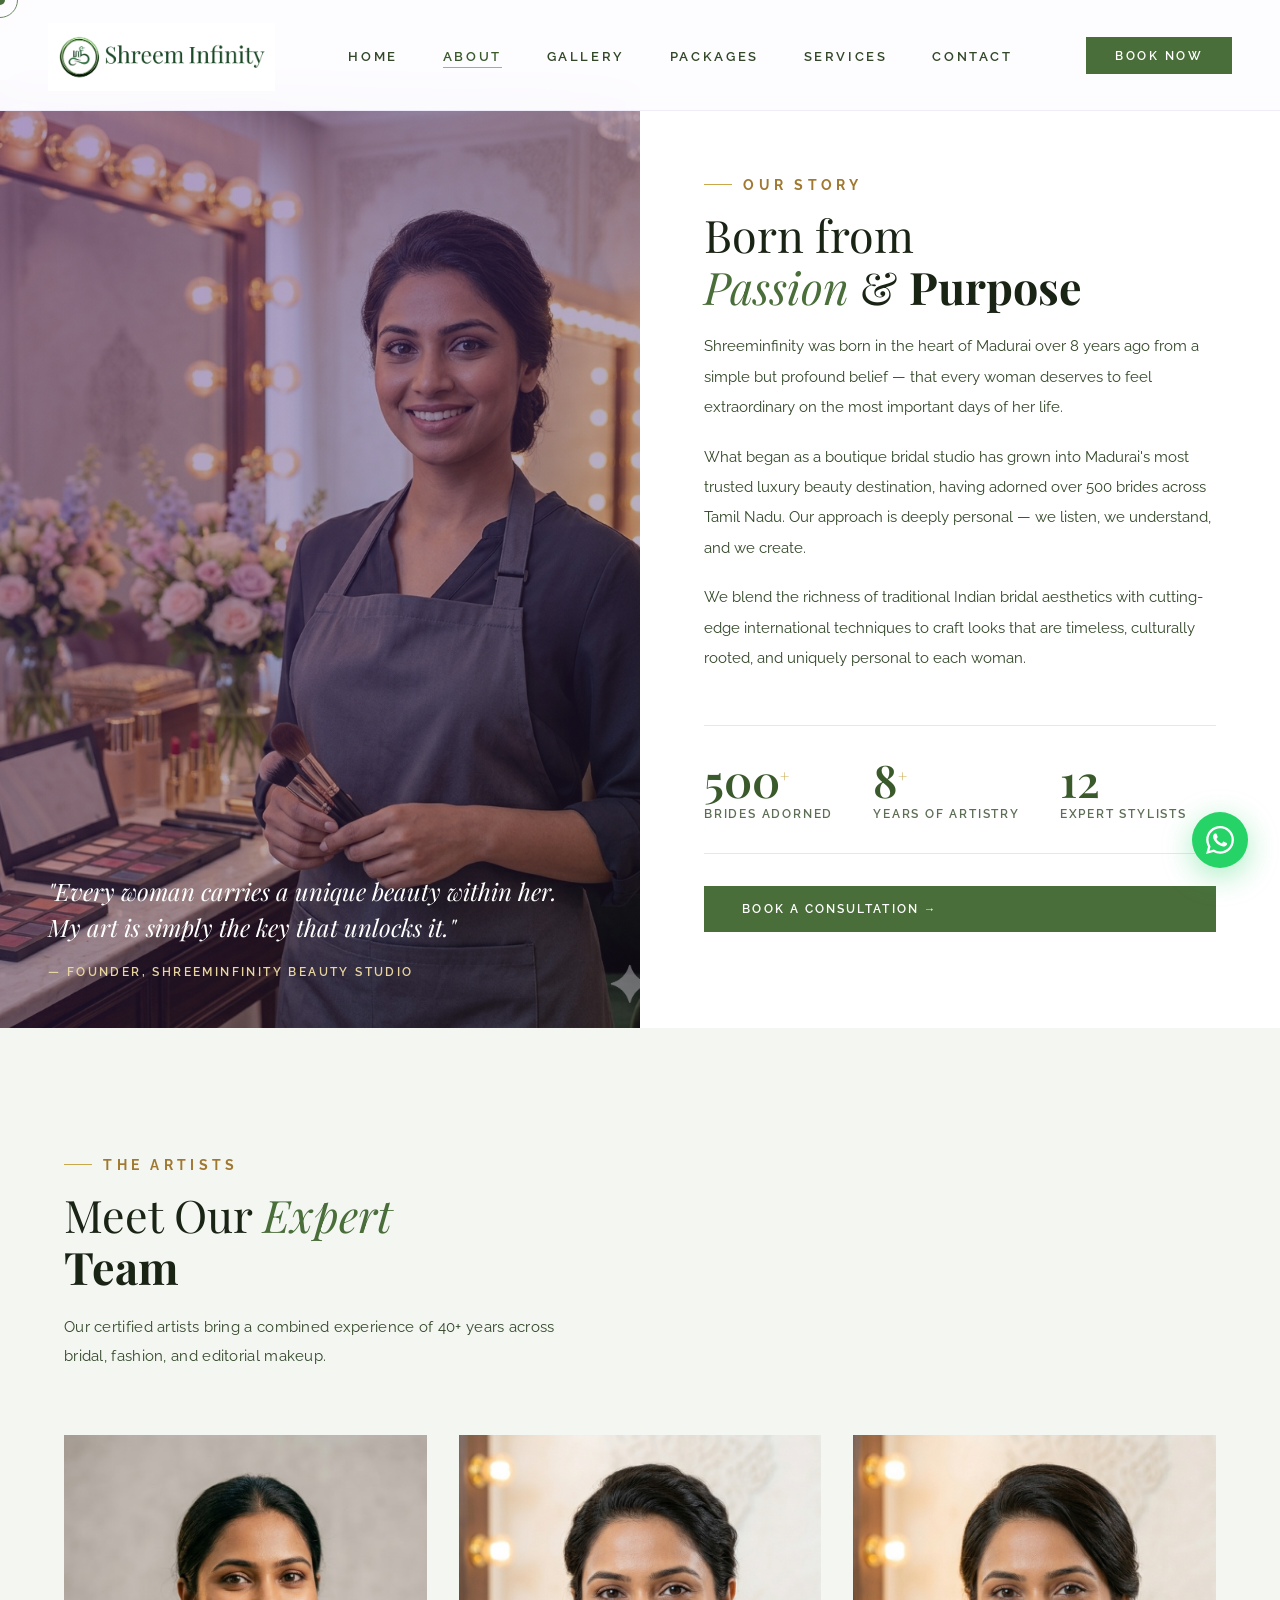
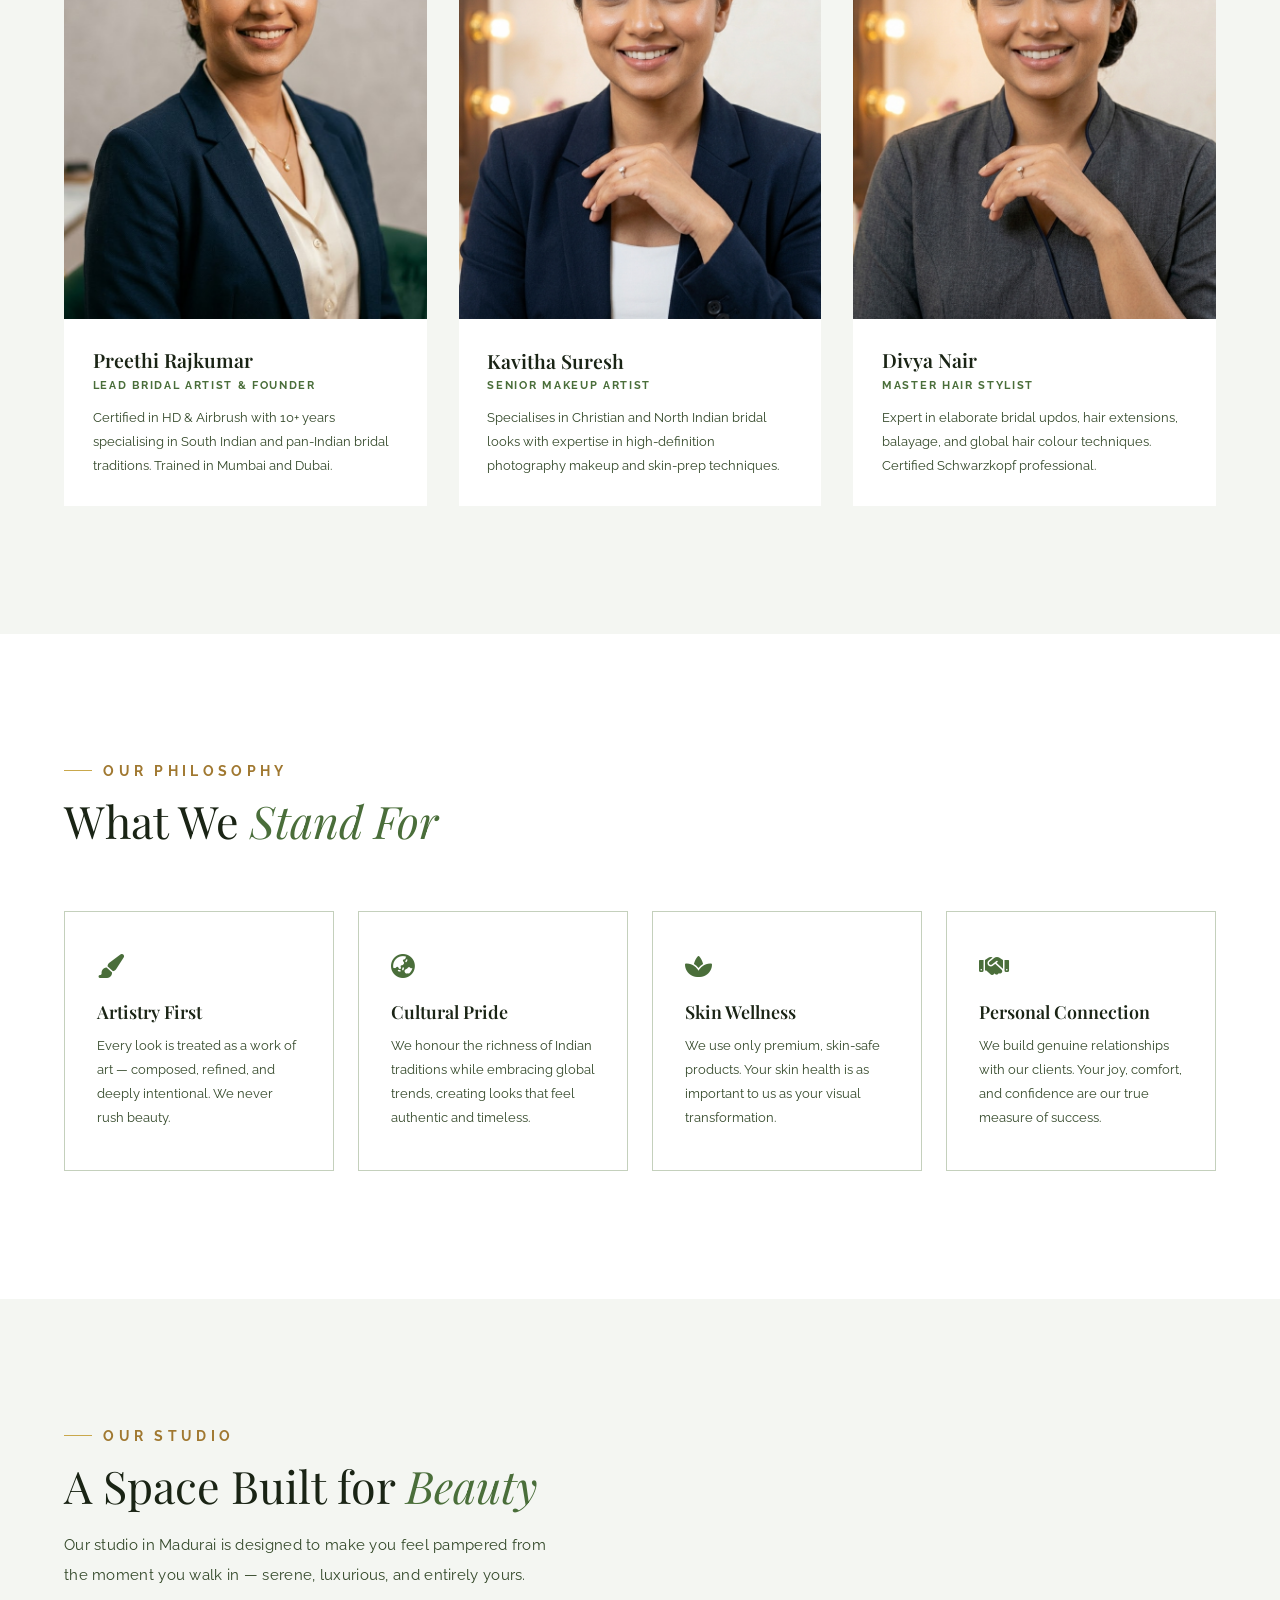
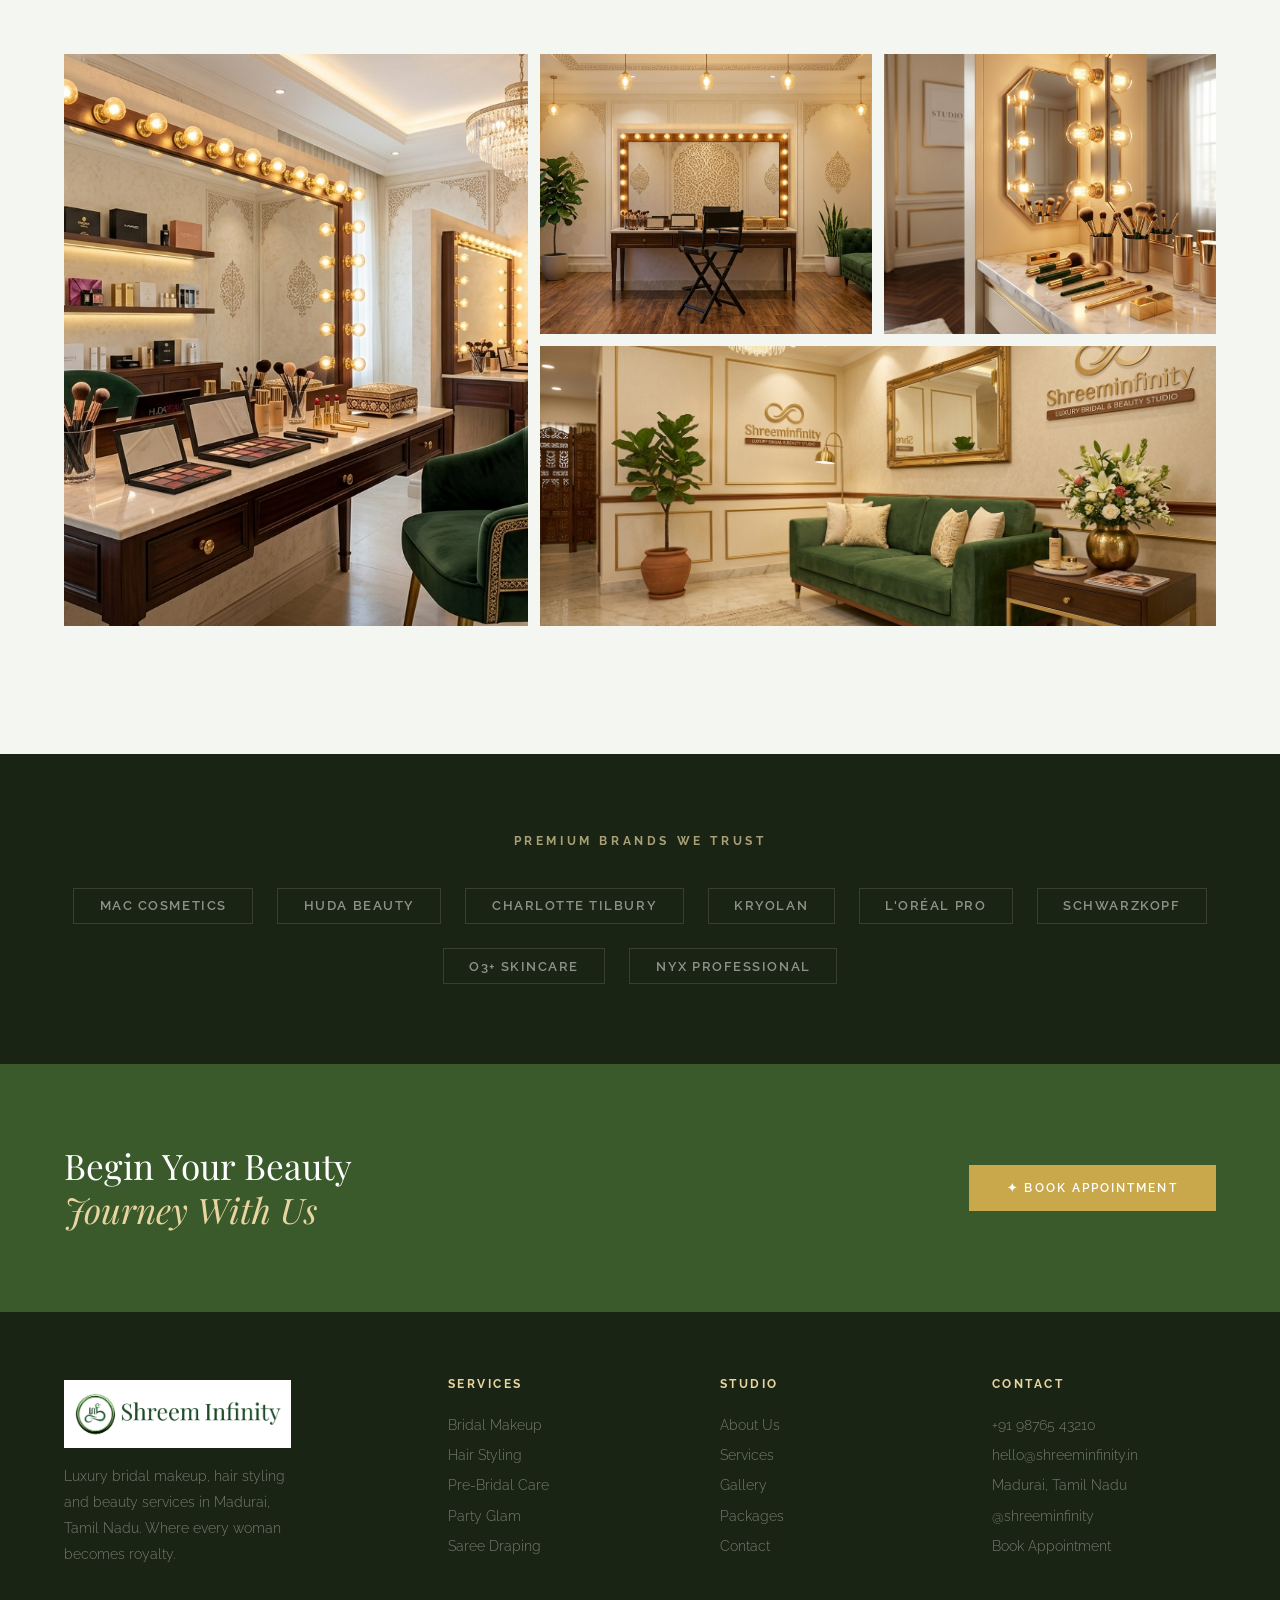
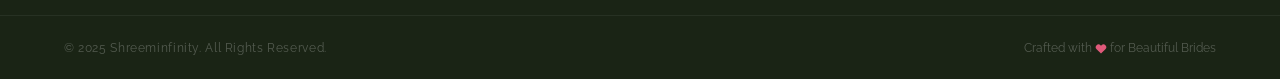
==== commit 8ce6df44: "Updated images" ====
--- a/about.html
+++ b/about.html
@@ -28,7 +28,9 @@
 
   <!-- NAV -->
   <nav id="navbar">
-    <a href="index.html" class="nav-logo">Shreem<span>infinity</span><sup>™</sup></a>
+   <a href="index.html">
+  <img src="./images/logo.png" alt="Shreeminfinity" class="nav-logo">
+</a>
     <ul class="nav-links">
       <li><a href="index.html">Home</a></li>
       <li><a href="about.html" class="active">About</a></li>
@@ -38,9 +40,11 @@
       <li><a href="contact.html">Contact</a></li>
     </ul>
     <a href="contact.html" class="nav-cta">Book Now</a>
-    <button class="hamburger" id="ham" aria-label="Open menu">
-      <span></span><span></span><span></span>
-    </button>
+    <div class="hamburger" id="ham" aria-label="Toggle menu" role="button">
+      <span></span>
+      <span></span>
+      <span></span>
+    </div>
   </nav>
 
   <!-- MOBILE MENU -->
@@ -204,10 +208,12 @@
   </div>
 
   <!-- ── FOOTER ── -->
-  <footer>
+   <footer>
     <div class="footer-top">
-      <div class="foot-brand">
-        <div class="foot-brand-name">Shreem<span>infinity</span></div>
+      <div>
+        <div class="foot-brand-name"> 
+          <img src="./images/logo.png" alt="" class="nav-logo">
+        </div>
         <p class="foot-brand-desc">Luxury bridal makeup, hair styling and beauty services in Madurai, Tamil Nadu. Where every woman becomes royalty.</p>
       </div>
       <div>
@@ -233,8 +239,8 @@
       <div>
         <div class="foot-col-title">Contact</div>
         <ul class="foot-links">
-          <li><a href="tel:+919876543210">+91 98765 43210</a></li>
-          <li><a href="mailto:hello@shreeminfinity.in">hello@shreeminfinity.in</a></li>
+          <li><a href="#">+91 98765 43210</a></li>
+          <li><a href="#">hello@shreeminfinity.in</a></li>
           <li><a href="#">Madurai, Tamil Nadu</a></li>
           <li><a href="#">@shreeminfinity</a></li>
           <li><a href="contact.html">Book Appointment</a></li>
@@ -243,7 +249,12 @@
     </div>
     <div class="footer-bottom">
       <div class="foot-copy">© 2025 Shreeminfinity. All Rights Reserved.</div>
-      <div class="foot-love">Crafted with <span>♥</span> for Beautiful Brides</div>
+      <div class="foot-love">Crafted with
+        <svg viewBox="0 0 24 24" fill="currentColor" style="width:12px;height:12px;display:inline;vertical-align:middle;color:#e05a7a;">
+          <path d="M20.84 4.61a5.5 5.5 0 0 0-7.78 0L12 5.67l-1.06-1.06a5.5 5.5 0 0 0-7.78 7.78l1.06 1.06L12 21.23l7.78-7.78 1.06-1.06a5.5 5.5 0 0 0 0-7.78z"/>
+        </svg>
+        for Beautiful Brides
+      </div>
     </div>
   </footer>
 
--- a/index.css
+++ b/index.css
@@ -62,17 +62,29 @@
 @keyframes preload{to{left:0;}}
 
 /* ── NAV ── */
-nav{position:fixed;top:0;left:0;right:0;z-index:500;display:flex;align-items:center;justify-content:space-between;padding:1.4rem 5rem;background:rgba(253,252,255,0.92);backdrop-filter:blur(20px);border-bottom:1px solid rgba(196,174,233,0.2);transition:all 0.4s;}
+nav{position:fixed;top:0;left:0;right:0;z-index:500;display:flex;align-items:center;justify-content:space-between;padding:1.4rem 5rem;background:rgba(253,252,255,0.98);backdrop-filter:blur(20px);border-bottom:1px solid rgba(196,174,233,0.2);transition:all 0.4s;}
 nav.scrolled{padding:1rem 5rem;box-shadow:0 4px 40px rgba(139,95,195,0.08);}
-.nav-logo{font-family:var(--font-serif);font-size:1.6rem;font-weight:700;color:var(--charcoal);text-decoration:none;letter-spacing:0.02em;}
-.nav-logo span{color:var(--lav-500);font-style:italic;}
-.nav-logo sup{font-size:0.55rem;color:var(--gold);vertical-align:super;letter-spacing:0.1em;font-family:var(--font-sans);}
+.nav-logo {
+  height: 68px;
+  width: auto;
+  object-fit: contain;
+  display: block;
+  flex-shrink: 0;
+  vertical-align: middle;
+  margin-top: 4px; /* nudge down slightly */
+}
+
+@media (max-width: 768px) {
+  .nav-logo {
+    height: 50px;
+  }
+}
 .nav-links{display:flex;gap:2.8rem;list-style:none;}
-.nav-links a{font-size:0.72rem;letter-spacing:0.2em;text-transform:uppercase;color:var(--charcoal-mid);text-decoration:none;font-weight:600;position:relative;transition:color 0.2s;}
+.nav-links a{font-size:0.82rem;letter-spacing:0.2em;text-transform:uppercase;color:var(--charcoal-mid);text-decoration:none;font-weight:600;position:relative;transition:color 0.2s;}
 .nav-links a::after{content:'';position:absolute;bottom:-4px;left:0;width:0;height:1px;background:var(--gold);transition:width 0.3s;}
 .nav-links a:hover{color:var(--lav-600);}
 .nav-links a:hover::after{width:100%;}
-.nav-cta{padding:0.7rem 1.8rem;background:var(--lav-500);color:var(--white);font-size:0.7rem;letter-spacing:0.2em;text-transform:uppercase;font-weight:600;font-family:var(--font-sans);text-decoration:none;border:none;transition:all 0.3s;border-radius:0;}
+.nav-cta{padding:0.7rem 1.8rem;background:var(--lav-500);color:var(--white);font-size:0.78rem;letter-spacing:0.2em;text-transform:uppercase;font-weight:600;font-family:var(--font-sans);text-decoration:none;border:none;transition:all 0.3s;border-radius:0;}
 .nav-cta:hover{background:var(--lav-700);transform:translateY(-2px);}
 
 /* ── HAMBURGER ── */
@@ -101,11 +113,11 @@
 .hero-left{display:flex;flex-direction:column;justify-content:center;padding:5rem 3rem 5rem 5rem;position:relative;z-index:2;}
 .hero-eyebrow{display:inline-flex;align-items:center;gap:0.8rem;margin-bottom:2rem;}
 .eyebrow-line{width:40px;height:1px;background:var(--gold);}
-.eyebrow-text{font-size:0.68rem;letter-spacing:0.28em;text-transform:uppercase;color:var(--gold-dark);font-weight:600;}
+.eyebrow-text{font-size:0.9rem;letter-spacing:0.28em;text-transform:uppercase;color:var(--gold-dark);font-weight:600;}
 .hero-title{font-family:var(--font-serif);font-size:clamp(3rem,4.5vw,5rem);font-weight:400;line-height:1.08;color:var(--charcoal);margin-bottom:1.8rem;}
 .hero-title .line2{font-style:italic;color:var(--lav-500);}
 .hero-title .line3{font-weight:600;}
-.hero-desc{font-size:0.88rem;line-height:2;color:var(--stone);max-width:420px;margin-bottom:2.8rem;font-weight:300;letter-spacing:0.02em;}
+.hero-desc{font-size:0.97rem;line-height:2;color:var(--charcoal-mid);max-width:420px;margin-bottom:2.8rem;font-weight:400;letter-spacing:0.02em;}
 .hero-actions{display:flex;gap:1rem;align-items:center;margin-bottom:3.5rem;flex-wrap:wrap;}
 .btn-lav{padding:1rem 2.4rem;background:var(--lav-500);color:var(--white);font-size:0.72rem;letter-spacing:0.18em;text-transform:uppercase;font-weight:600;font-family:var(--font-sans);text-decoration:none;border:none;transition:all 0.3s;display:inline-block;}
 .btn-lav:hover{background:var(--lav-700);transform:translateY(-3px);box-shadow:0 12px 40px rgba(139,95,195,0.3);}
@@ -114,7 +126,7 @@
 .hero-stats{display:flex;gap:3rem;padding-top:2.5rem;border-top:1px solid var(--lav-200);}
 .hstat-num{font-family:var(--font-serif);font-size:2.4rem;font-weight:600;color:var(--lav-600);line-height:1;}
 .hstat-num sup{font-size:1rem;color:var(--gold);}
-.hstat-label{font-size:0.65rem;letter-spacing:0.15em;text-transform:uppercase;color:var(--stone);margin-top:0.4rem;font-weight:600;}
+.hstat-label{font-size:0.75rem;letter-spacing:0.15em;text-transform:uppercase;color:var(--stone);margin-top:0.4rem;font-weight:600;}
 .hero-right{position:relative;display:flex;align-items:center;justify-content:center;overflow:hidden;min-height:600px;}
 .hero-photo{position:absolute;inset:0;background-image:url('https://images.unsplash.com/photo-1519741497674-611481863552?w=900&h=1000&fit=crop&q=85');background-size:cover;background-position:center top;}
 .hero-photo-overlay{position:absolute;inset:0;background:linear-gradient(160deg,rgba(196,174,233,0.35) 0%,rgba(85,46,136,0.15) 100%);}
@@ -135,12 +147,12 @@
 
 /* ── SECTION BASE ── */
 .sec{padding:8rem 5rem;}
-.sec-label{font-size:0.65rem;letter-spacing:0.3em;text-transform:uppercase;color:var(--gold-dark);font-weight:700;margin-bottom:1rem;display:flex;align-items:center;gap:0.7rem;}
+.sec-label{font-size:0.90rem;letter-spacing:0.3em;text-transform:uppercase;color:var(--gold-dark);font-weight:700;margin-bottom:1rem;display:flex;align-items:center;gap:0.7rem;}
 .sec-label::before{content:'';width:28px;height:1px;background:var(--gold);}
 .sec-title{font-family:var(--font-serif);font-size:clamp(2rem,3.5vw,3.2rem);font-weight:400;line-height:1.15;color:var(--charcoal);margin-bottom:1.2rem;}
 .sec-title em{font-style:italic;color:var(--lav-500);}
 .sec-title strong{font-weight:700;}
-.sec-sub{font-size:0.87rem;line-height:2;color:var(--stone);font-weight:300;letter-spacing:0.02em;}
+.sec-sub{font-size:0.95rem;line-height:2;color:var(--charcoal-mid);font-weight:400;letter-spacing:0.02em;}
 
 /* ── SERVICES ── */
 #services{background:var(--white);}
@@ -155,8 +167,8 @@
 .svc-icon-box{width:56px;height:56px;background:var(--lav-100);display:flex;align-items:center;justify-content:center;font-size:1.7rem;margin-bottom:1.6rem;transition:background 0.3s;}
 .svc-card:hover .svc-icon-box{background:var(--lav-200);}
 .svc-name{font-family:var(--font-serif);font-size:1.3rem;font-weight:600;color:var(--charcoal);margin-bottom:0.7rem;}
-.svc-text{font-size:0.8rem;line-height:1.85;color:var(--stone);font-weight:300;}
-.svc-link{display:inline-flex;align-items:center;gap:0.4rem;margin-top:1.2rem;font-size:0.68rem;letter-spacing:0.15em;text-transform:uppercase;color:var(--lav-500);font-weight:700;text-decoration:none;transition:gap 0.2s;}
+.svc-text{font-size:0.88rem;line-height:1.85;color:var(--charcoal-mid);font-weight:400;}
+.svc-link{display:inline-flex;align-items:center;gap:0.4rem;margin-top:1.2rem;font-size:0.78rem;letter-spacing:0.15em;text-transform:uppercase;color:var(--lav-500);font-weight:700;text-decoration:none;transition:gap 0.2s;}
 .svc-link:hover{gap:0.7rem;}
 
 /* ── ABOUT ── */
@@ -175,7 +187,7 @@
 .af-item{padding:1.2rem 1.4rem;border:1px solid var(--lav-200);background:var(--white);}
 .af-icon{font-size:1.3rem;margin-bottom:0.5rem;}
 .af-title{font-size:0.78rem;font-weight:700;letter-spacing:0.05em;color:var(--charcoal);margin-bottom:0.2rem;}
-.af-desc{font-size:0.72rem;color:var(--stone);line-height:1.6;font-weight:300;}
+.af-desc{font-size:0.82rem;color:var(--charcoal-mid);line-height:1.6;font-weight:400;}
 
 /* ── GALLERY ── */
 #gallery{background:var(--white);padding:8rem 5rem;}
@@ -193,7 +205,7 @@
 .gm-cell:hover img{transform:scale(1.07);}
 .gm-overlay{position:absolute;inset:0;background:linear-gradient(to top,rgba(42,32,53,0.65) 0%,transparent 55%);opacity:0;transition:opacity 0.35s;display:flex;align-items:flex-end;padding:1.2rem;}
 .gm-cell:hover .gm-overlay{opacity:1;}
-.gm-tag{font-size:0.65rem;letter-spacing:0.18em;text-transform:uppercase;color:rgba(255,255,255,0.9);font-weight:600;}
+.gm-tag{font-size:0.78rem;letter-spacing:0.18em;text-transform:uppercase;color:rgba(255,255,255,0.9);font-weight:600;}
 
 /* ── PROCESS ── */
 #process{background:var(--lav-50);padding:8rem 5rem;}
@@ -205,7 +217,7 @@
 .step:hover .step-circle{background:var(--lav-500);color:var(--white);border-color:var(--lav-500);transform:scale(1.1);}
 .step-num{position:absolute;top:-8px;right:calc(50% - 46px);font-size:0.6rem;background:var(--gold);color:var(--white);width:18px;height:18px;border-radius:50%;display:flex;align-items:center;justify-content:center;font-weight:700;letter-spacing:0;}
 .step-name{font-family:var(--font-serif);font-size:1rem;font-weight:600;color:var(--charcoal);margin-bottom:0.5rem;}
-.step-desc{font-size:0.75rem;line-height:1.7;color:var(--stone);font-weight:300;}
+.step-desc{font-size:0.84rem;line-height:1.7;color:var(--stone);font-weight:300;}
 
 /* ── TESTIMONIALS ── */
 #testimonials{background:var(--lav-600);padding:8rem 5rem;}
@@ -217,10 +229,10 @@
 .tcard{background:rgba(255,255,255,0.07);border:1px solid rgba(255,255,255,0.12);padding:2.5rem;position:relative;transition:transform 0.3s,background 0.3s;}
 .tcard:hover{transform:translateY(-6px);background:rgba(255,255,255,0.12);}
 .tcard-stars{color:var(--gold-light);font-size:0.85rem;margin-bottom:1.2rem;letter-spacing:0.1em;}
-.tcard-quote{font-family:var(--font-serif);font-size:0.9rem;line-height:1.9;color:rgba(255,255,255,0.82);font-style:italic;font-weight:400;margin-bottom:1.8rem;}
+.tcard-quote{font-family:var(--font-serif);font-size:0.97rem;line-height:1.9;color:rgba(255,255,255,0.82);font-style:italic;font-weight:400;margin-bottom:1.8rem;}
 .tcard-divider{width:30px;height:1px;background:var(--gold-light);opacity:0.5;margin-bottom:1.2rem;}
 .tcard-name{font-size:0.78rem;letter-spacing:0.1em;text-transform:uppercase;color:var(--gold-light);font-weight:700;}
-.tcard-role{font-size:0.7rem;color:rgba(255,255,255,0.4);margin-top:0.3rem;}
+.tcard-role{font-size:0.78rem;color:rgba(255,255,255,0.4);margin-top:0.3rem;}
 .tcard-mark{position:absolute;top:1.5rem;right:1.8rem;font-family:var(--font-serif);font-size:3.5rem;color:rgba(255,255,255,0.08);line-height:1;}
 
 /* ── PACKAGES ── */
@@ -231,7 +243,7 @@
 .pcard:hover{transform:translateY(-8px);box-shadow:0 30px 80px rgba(139,95,195,0.12);}
 .pcard.star{background:var(--charcoal);border-color:transparent;}
 .star-badge{position:absolute;top:-14px;left:50%;transform:translateX(-50%);background:var(--gold);color:var(--white);font-size:0.6rem;letter-spacing:0.2em;text-transform:uppercase;padding:0.35rem 1.1rem;font-weight:700;font-family:var(--font-sans);white-space:nowrap;}
-.pcard-tier{font-size:0.65rem;letter-spacing:0.2em;text-transform:uppercase;color:var(--lav-400);font-weight:700;margin-bottom:0.8rem;}
+.pcard-tier{font-size:0.75rem;letter-spacing:0.2em;text-transform:uppercase;color:var(--lav-400);font-weight:700;margin-bottom:0.8rem;}
 .pcard.star .pcard-tier{color:var(--gold-light);}
 .pcard-name{font-family:var(--font-serif);font-size:1.6rem;font-weight:600;color:var(--charcoal);margin-bottom:0.5rem;}
 .pcard.star .pcard-name{color:var(--white);}
@@ -245,7 +257,7 @@
 .pcard-hr{border:none;border-top:1px solid var(--lav-100);margin-bottom:2rem;}
 .pcard.star .pcard-hr{border-color:rgba(255,255,255,0.1);}
 .pcard-list{list-style:none;display:flex;flex-direction:column;gap:0.75rem;margin-bottom:2.2rem;}
-.pcard-item{font-size:0.8rem;color:var(--charcoal-mid);padding-left:1.4rem;position:relative;line-height:1.5;}
+.pcard-item{font-size:0.88rem;color:var(--charcoal-mid);padding-left:1.4rem;position:relative;line-height:1.5;}
 .pcard.star .pcard-item{color:rgba(255,255,255,0.8);}
 .pcard-item::before{content:'✦';position:absolute;left:0;font-size:0.5rem;color:var(--lav-400);top:3px;}
 .pcard.star .pcard-item::before{color:var(--gold-light);}
@@ -261,7 +273,7 @@
 .contact-details{margin-top:2.5rem;display:flex;flex-direction:column;gap:1.8rem;}
 .cdetail{display:flex;align-items:flex-start;gap:1.2rem;}
 .cdetail-icon{width:44px;height:44px;background:var(--lav-100);border:1px solid var(--lav-200);display:flex;align-items:center;justify-content:center;font-size:1.1rem;flex-shrink:0;}
-.cdetail-label{font-size:0.62rem;letter-spacing:0.15em;text-transform:uppercase;color:var(--gold-dark);font-weight:700;margin-bottom:0.3rem;}
+.cdetail-label{font-size:0.78rem;letter-spacing:0.15em;text-transform:uppercase;color:var(--gold-dark);font-weight:700;margin-bottom:0.3rem;}
 .cdetail-val{font-size:0.85rem;color:var(--charcoal-mid);line-height:1.7;font-weight:300;}
 .social-strip{display:flex;gap:0.8rem;margin-top:2.5rem;}
 .social-btn{width:38px;height:38px;border:1px solid var(--lav-300);display:flex;align-items:center;justify-content:center;font-size:0.85rem;text-decoration:none;color:var(--lav-600);transition:all 0.2s;}
@@ -271,7 +283,7 @@
 .contact-form-side .sec-label::before{background:var(--gold-light);}
 .contact-form-side .sec-title{color:var(--white);}
 .fgroup{margin-bottom:1.3rem;}
-.fgroup label{display:block;font-size:0.62rem;letter-spacing:0.18em;text-transform:uppercase;color:rgba(255,255,255,0.45);margin-bottom:0.5rem;font-weight:600;}
+.fgroup label{display:block;font-size:0.78rem;letter-spacing:0.18em;text-transform:uppercase;color:rgba(255,255,255,0.45);margin-bottom:0.5rem;font-weight:600;}
 .fgroup input,.fgroup select,.fgroup textarea{width:100%;padding:0.9rem 1rem;background:rgba(255,255,255,0.06);border:1px solid rgba(255,255,255,0.12);color:var(--white);font-family:var(--font-sans);font-size:0.85rem;font-weight:300;outline:none;transition:border-color 0.2s;resize:none;}
 .fgroup input::placeholder{color:rgba(255,255,255,0.3);}
 .fgroup textarea::placeholder{color:rgba(255,255,255,0.3);}
@@ -286,14 +298,14 @@
 .footer-top{display:grid;grid-template-columns:1.5fr 1fr 1fr 1fr;gap:3rem;padding:5rem 5rem 4rem;}
 .foot-brand-name{font-family:var(--font-serif);font-size:1.5rem;font-weight:700;color:var(--white);margin-bottom:1rem;}
 .foot-brand-name span{color:var(--lav-300);font-style:italic;}
-.foot-brand-desc{font-size:0.78rem;line-height:1.9;color:rgba(255,255,255,0.4);font-weight:300;max-width:240px;}
-.foot-col-title{font-size:0.65rem;letter-spacing:0.2em;text-transform:uppercase;color:var(--gold-light);font-weight:700;margin-bottom:1.5rem;}
+.foot-brand-desc{font-size:0.85rem;line-height:1.9;color:rgba(255,255,255,0.4);font-weight:300;max-width:240px;}
+.foot-col-title{font-size:0.78rem;letter-spacing:0.2em;text-transform:uppercase;color:var(--gold-light);font-weight:700;margin-bottom:1.5rem;}
 .foot-links{list-style:none;display:flex;flex-direction:column;gap:0.7rem;}
-.foot-links a{font-size:0.78rem;color:rgba(255,255,255,0.4);text-decoration:none;transition:color 0.2s;font-weight:300;}
+.foot-links a{font-size:0.85rem;color:rgba(255,255,255,0.4);text-decoration:none;transition:color 0.2s;font-weight:300;}
 .foot-links a:hover{color:var(--lav-300);}
 .footer-bottom{border-top:1px solid rgba(255,255,255,0.06);padding:1.5rem 5rem;display:flex;justify-content:space-between;align-items:center;}
-.foot-copy{font-size:0.7rem;color:rgba(255,255,255,0.25);letter-spacing:0.05em;}
-.foot-love{font-size:0.7rem;color:rgba(255,255,255,0.25);}
+.foot-copy{font-size:0.78rem;color:rgba(255,255,255,0.25);letter-spacing:0.05em;}
+.foot-love{font-size:0.78rem;color:rgba(255,255,255,0.25);}
 .foot-love span{color:var(--lav-400);}
 
 /* ── WHATSAPP FLOAT ── */
@@ -307,12 +319,8 @@
 .btt:hover{transform:translateY(-3px);background:var(--lav-700);}
 
 /* ── FADE ANIMATIONS ── */
-.reveal{opacity:0;transform:translateY(32px);transition:opacity 0.8s ease,transform 0.8s ease;}
-.reveal.in{opacity:1;transform:translateY(0);}
-.reveal-left{opacity:0;transform:translateX(-32px);transition:opacity 0.8s ease,transform 0.8s ease;}
-.reveal-left.in{opacity:1;transform:translateX(0);}
-.reveal-right{opacity:0;transform:translateX(32px);transition:opacity 0.8s ease,transform 0.8s ease;}
-.reveal-right.in{opacity:1;transform:translateX(0);}
+.reveal{opacity:1;transform:none;}
+.reveal.in{opacity:1;transform:none;}
 
 /* ══════════════════════════════════════════════
    GLOBAL MAX-WIDTH CENTRING
@@ -521,7 +529,7 @@
 }
 
 .ah-img-quote cite {
-  font-size: 0.7rem;
+  font-size: 0.75rem;
   letter-spacing: 0.2em;
   text-transform: uppercase;
   color: var(--gold-light);
@@ -538,10 +546,10 @@
 }
 
 .body-text {
-  font-size: 0.88rem;
+  font-size: 0.95rem;
   line-height: 2;
-  color: var(--stone);
-  font-weight: 300;
+  color:var(--charcoal-mid);
+  font-weight: 400;
   margin-bottom: 1.2rem;
 }
 
@@ -569,7 +577,7 @@
 }
 
 .stat-item .lbl {
-  font-size: 0.62rem;
+  font-size: 0.75rem;
   letter-spacing: 0.15em;
   text-transform: uppercase;
   color: var(--stone);
@@ -586,10 +594,10 @@
 
 .about-section-head .sec-sub,
 .about-section-head p {
-  font-size: 0.88rem;
+  font-size: 0.93rem;
   line-height: 2;
-  color: var(--stone);
-  font-weight: 300;
+  color: var(--charcoal-mid);
+  font-weight: 400;
   margin-top: 0.8rem;
   max-width: 500px;
 }
@@ -660,14 +668,14 @@
 
 .tc-name {
   font-family: var(--font-serif);
-  font-size: 1.2rem;
+  font-size: 1.22rem;
   font-weight: 600;
   color: var(--charcoal);
   margin-bottom: 0.3rem;
 }
 
 .tc-role {
-  font-size: 0.65rem;
+  font-size: 0.7rem;
   letter-spacing: 0.15em;
   text-transform: uppercase;
   color: var(--lav-500);
@@ -676,10 +684,10 @@
 }
 
 .tc-desc {
-  font-size: 0.78rem;
-  line-height: 1.75;
-  color: var(--stone);
-  font-weight: 300;
+  font-size: 0.84rem;
+  line-height: 1.8;
+  color: var(--charcoal-mid); 
+  font-weight: 400;
 }
 
 
@@ -728,24 +736,24 @@
 }
 
 .val-icon {
-  font-size: 1.4rem;
+  font-size: 1.5rem;
   color: var(--lav-500);
   margin-bottom: 1.2rem;
 }
 
 .val-name {
   font-family: var(--font-serif);
-  font-size: 1.1rem;
+  font-size: 1.12rem;
   font-weight: 600;
   color: var(--charcoal);
   margin-bottom: 0.6rem;
 }
 
 .val-desc {
-  font-size: 0.78rem;
-  line-height: 1.75;
-  color: var(--stone);
-  font-weight: 300;
+  font-size: 0.84rem;
+  line-height: 1.8;
+  color: var(--charcoal-mid); 
+  font-weight: 400;
 }
 
 
@@ -793,7 +801,7 @@
 }
 
 .brands-label {
-  font-size: 0.65rem;
+  font-size: 0.75rem;
   letter-spacing: 0.3em;
   text-transform: uppercase;
   color: var(--gold-light);
@@ -813,7 +821,7 @@
 .brand-pill {
   padding: 0.6rem 1.6rem;
   border: 1px solid rgba(255, 255, 255, 0.12);
-  font-size: 0.75rem;
+  font-size: 0.8rem;
   letter-spacing: 0.12em;
   text-transform: uppercase;
   color: rgba(255, 255, 255, 0.5);
@@ -840,7 +848,7 @@
 
 .cta-band h2 {
   font-family: var(--font-serif);
-  font-size: 2.2rem;
+  font-size: 2.3rem;
   color: var(--white);
   font-weight: 400;
   line-height: 1.25;
@@ -921,7 +929,7 @@
   /* About Hero */
   .about-hero { padding-top: 64px; }
   .ah-img { min-height: 300px; }
-  .ah-img-quote blockquote { font-size: 1.1rem; }
+  .ah-img-quote blockquote { font-size: 1.3rem; }
   .ah-img-quote { left: 1.5rem; right: 1.5rem; bottom: 1.5rem; }
 
   /* Stats */
@@ -1544,7 +1552,7 @@
 }
 .page-title em { font-style: italic; color: var(--lav-300); }
 .page-sub {
-  font-size: 0.9rem;
+  font-size: 0.95rem;
   line-height: 2;
   color: rgba(255,255,255,0.5);
   font-weight: 300;
@@ -1607,15 +1615,15 @@
   padding: 0.4rem 1.2rem;
   font-weight: 700; white-space: nowrap;
 }
-.pkg-tier    { font-size: 0.62rem; letter-spacing: 0.22em; text-transform: uppercase; color: var(--lav-400); font-weight: 700; margin-bottom: 0.6rem; }
-.pkg-name    { font-family: var(--font-serif); font-size: 1.8rem; font-weight: 600; color: var(--charcoal); margin-bottom: 0.4rem; }
-.pkg-tagline { font-size: 0.78rem; color: var(--stone); font-weight: 300; margin-bottom: 2rem; }
+.pkg-tier    { font-size: 0.75rem; letter-spacing: 0.22em; text-transform: uppercase; color: var(--lav-400); font-weight: 700; margin-bottom: 0.6rem; }
+.pkg-name    { font-family: var(--font-serif); font-size: 1.88rem; font-weight: 600; color: var(--charcoal); margin-bottom: 0.4rem; }
+.pkg-tagline { font-size: 0.85rem; color: var(--stone); font-weight: 300; margin-bottom: 2rem; }
 .pkg-price   { font-family: var(--font-serif); font-size: 3.2rem; font-weight: 300; color: var(--lav-600); line-height: 1; margin-bottom: 0.3rem; }
 .pkg-price sup { font-size: 1.2rem; vertical-align: super; }
-.pkg-period  { font-size: 0.7rem; color: var(--stone); margin-bottom: 2rem; }
+.pkg-period  { font-size: 0.78rem; color: var(--stone); margin-bottom: 2rem; }
 .pkg-hr      { border: none; border-top: 1px solid var(--lav-100); margin: 0 0 2rem; }
 .pkg-list    { list-style: none; display: flex; flex-direction: column; gap: 0.85rem; margin-bottom: 2.5rem; }
-.pkg-item    { font-size: 0.8rem; color: var(--charcoal-mid); padding-left: 1.5rem; position: relative; line-height: 1.5; }
+.pkg-item    { font-size: 0.88rem; color: var(--charcoal-mid); padding-left: 1.5rem; position: relative; line-height: 1.5; }
 .pkg-item::before { content: '✦'; position: absolute; left: 0; font-size: 0.5rem; color: var(--lav-400); top: 3px; }
 
 /* Featured card overrides */
@@ -1630,7 +1638,7 @@
 
 .pkg-btn {
   display: block; width: 100%; padding: 1rem;
-  text-align: center; font-size: 0.7rem; letter-spacing: 0.2em;
+  text-align: center; font-size: 0.75rem; letter-spacing: 0.2em;
   text-transform: uppercase; font-weight: 700;
   font-family: var(--font-sans); text-decoration: none;
   border: none; transition: all 0.3s; cursor: pointer!important;
@@ -1666,7 +1674,7 @@
 .stbl-row:hover { background: var(--lav-50); }
 .sr-service { font-size: 0.82rem; color: var(--charcoal-mid); font-weight: 400; }
 .sr-price   { font-family: var(--font-serif); font-size: 0.95rem; font-weight: 600; color: var(--lav-600); white-space: nowrap; }
-.sr-note    { font-size: 0.68rem; color: var(--stone); margin-top: 0.15rem; }
+.sr-note    { font-size: 0.78rem; color: var(--stone); margin-top: 0.15rem; }
 
 /* ── ADD-ONS ── */
 .addons-section { padding-top: 6rem; padding-bottom: 6rem; background: var(--white); }
@@ -1721,7 +1729,7 @@
 .tstrip-card { background: rgba(255,255,255,0.07); border: 1px solid rgba(255,255,255,0.1); padding: 2rem; }
 .tsc-stars { color: var(--gold-light); margin-bottom: 0.8rem; font-size: 0.8rem; }
 .tsc-q     { font-family: var(--font-serif); font-size: 0.88rem; line-height: 1.85; color: rgba(255,255,255,0.78); font-style: italic; margin-bottom: 1.2rem; }
-.tsc-name  { font-size: 0.72rem; letter-spacing: 0.1em; text-transform: uppercase; color: var(--gold-light); font-weight: 700; }
+.tsc-name  { font-size: 0.78rem; letter-spacing: 0.1em; text-transform: uppercase; color: var(--gold-light); font-weight: 700; }
 
 /* ── NOTE BOX ── */
 .note-section { padding-top: 4rem; padding-bottom: 4rem; background: var(--white); }
@@ -1737,7 +1745,7 @@
 .note-icon { width: 36px; height: 36px; display: flex; align-items: center; justify-content: center; flex-shrink: 0; margin-top: 2px; }
 .note-icon svg { width: 100%; height: 100%; }
 .note-title { font-family: var(--font-serif); font-size: 1.1rem; font-weight: 600; color: var(--charcoal); margin-bottom: 0.5rem; }
-.note-text  { font-size: 0.82rem; line-height: 1.9; color: var(--stone); font-weight: 300; }
+.note-text  { font-size: 0.9rem; line-height: 1.9; color: var(--charcoal-mid); font-weight: 400; }
 
 /* ── CTA BAND ── */
 .cta-band {
@@ -1975,7 +1983,7 @@
   transform: translateX(-50%);
   background: var(--gold);
   color: var(--white);
-  font-size: 0.6rem;
+  font-size: 0.65rem;
   letter-spacing: 0.2em;
   text-transform: uppercase;
   padding: 0.4rem 1.2rem;
@@ -2110,7 +2118,7 @@
 
 .stbl-head-title {
   font-family: var(--font-serif);
-  font-size: 1rem;
+  font-size: 1.05rem;
   font-weight: 600;
   color: var(--white);
 }
@@ -2127,20 +2135,20 @@
 .stbl-row:hover { background: var(--lav-50); }
 
 .sr-service {
-  font-size: 0.82rem;
+  font-size: 0.88rem;
   color: var(--charcoal-mid);
   font-weight: 400;
 }
 .sr-price {
   font-family: var(--font-serif);
-  font-size: 0.95rem;
+  font-size: 1rem;
   font-weight: 600;
   color: var(--lav-600);
   white-space: nowrap;
   margin-left: 1rem;
 }
 .sr-note {
-  font-size: 0.68rem;
+  font-size: 0.78rem;
   color: var(--stone);
   margin-top: 0.15rem;
 }
@@ -2175,7 +2183,7 @@
 .addon-icon svg { width: 100%; height: 100%; }
 
 .addon-name {
-  font-size: 0.78rem;
+  font-size: 0.85rem;
   font-weight: 700;
   color: var(--charcoal);
   margin-bottom: 0.3rem;
@@ -2183,7 +2191,7 @@
 }
 .addon-price {
   font-family: var(--font-serif);
-  font-size: 1.1rem;
+  font-size: 1.15rem;
   color: var(--lav-500);
   font-weight: 600;
 }
@@ -2199,14 +2207,14 @@
 .compare-table {
   width: 100%;
   border-collapse: collapse;
-  font-size: 0.82rem;
+  font-size: 0.88rem;
   min-width: 520px;
 }
 
 .compare-table thead th {
   padding: 1.2rem 1.5rem;
   text-align: left;
-  font-size: 0.65rem;
+  font-size: 0.75rem;
   letter-spacing: 0.18em;
   text-transform: uppercase;
   font-weight: 700;
@@ -2286,7 +2294,7 @@
 }
 .tsc-q {
   font-family: var(--font-serif);
-  font-size: 0.88rem;
+  font-size: 0.95rem;
   line-height: 1.85;
   color: rgba(255,255,255,0.78);
   font-style: italic;
@@ -2321,16 +2329,16 @@
 
 .note-title {
   font-family: var(--font-serif);
-  font-size: 1.1rem;
+  font-size: 1.15rem;
   font-weight: 600;
   color: var(--charcoal);
   margin-bottom: 0.5rem;
 }
 .note-text {
-  font-size: 0.82rem;
+  font-size: 0.88rem;
   line-height: 1.9;
-  color: var(--stone);
-  font-weight: 300;
+  color: var(--charcoal-mid);
+  font-weight: 400;
 }
 
 /* ── CTA BUTTONS (WhatsApp) ── */
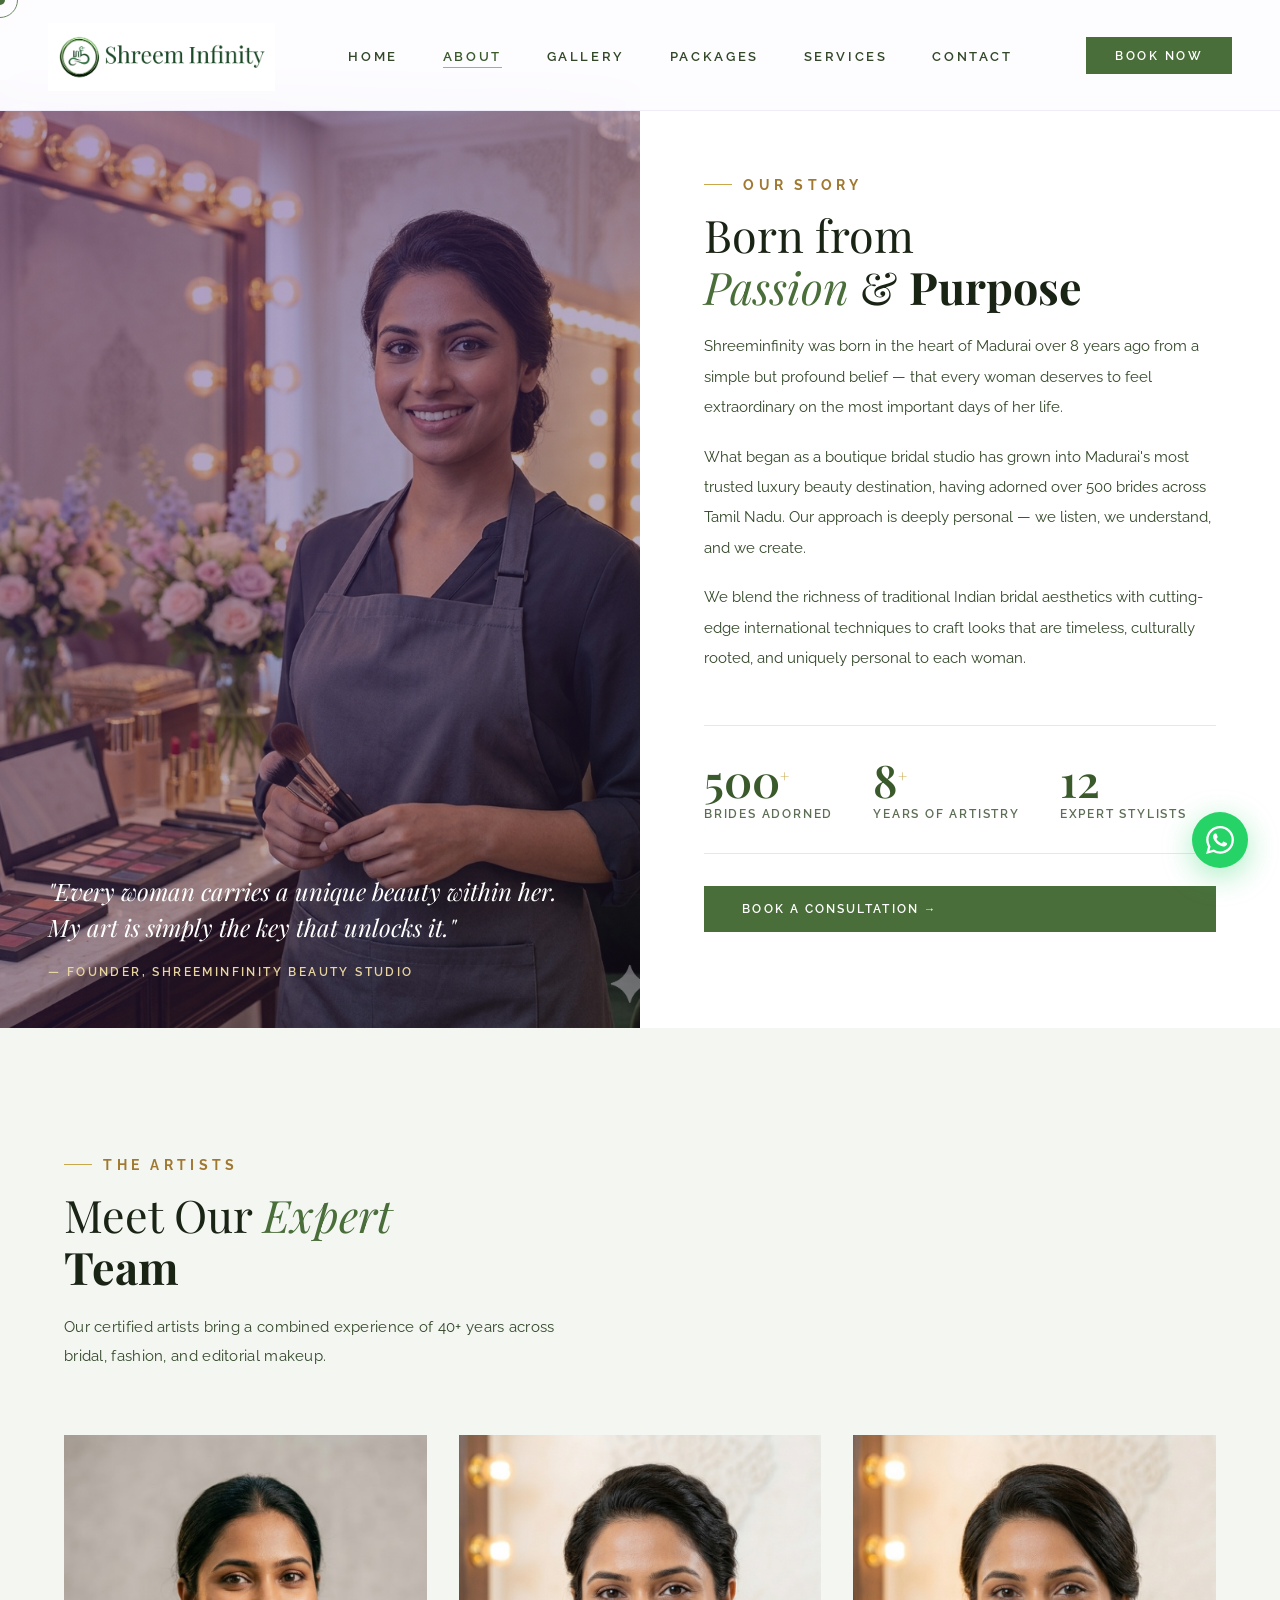
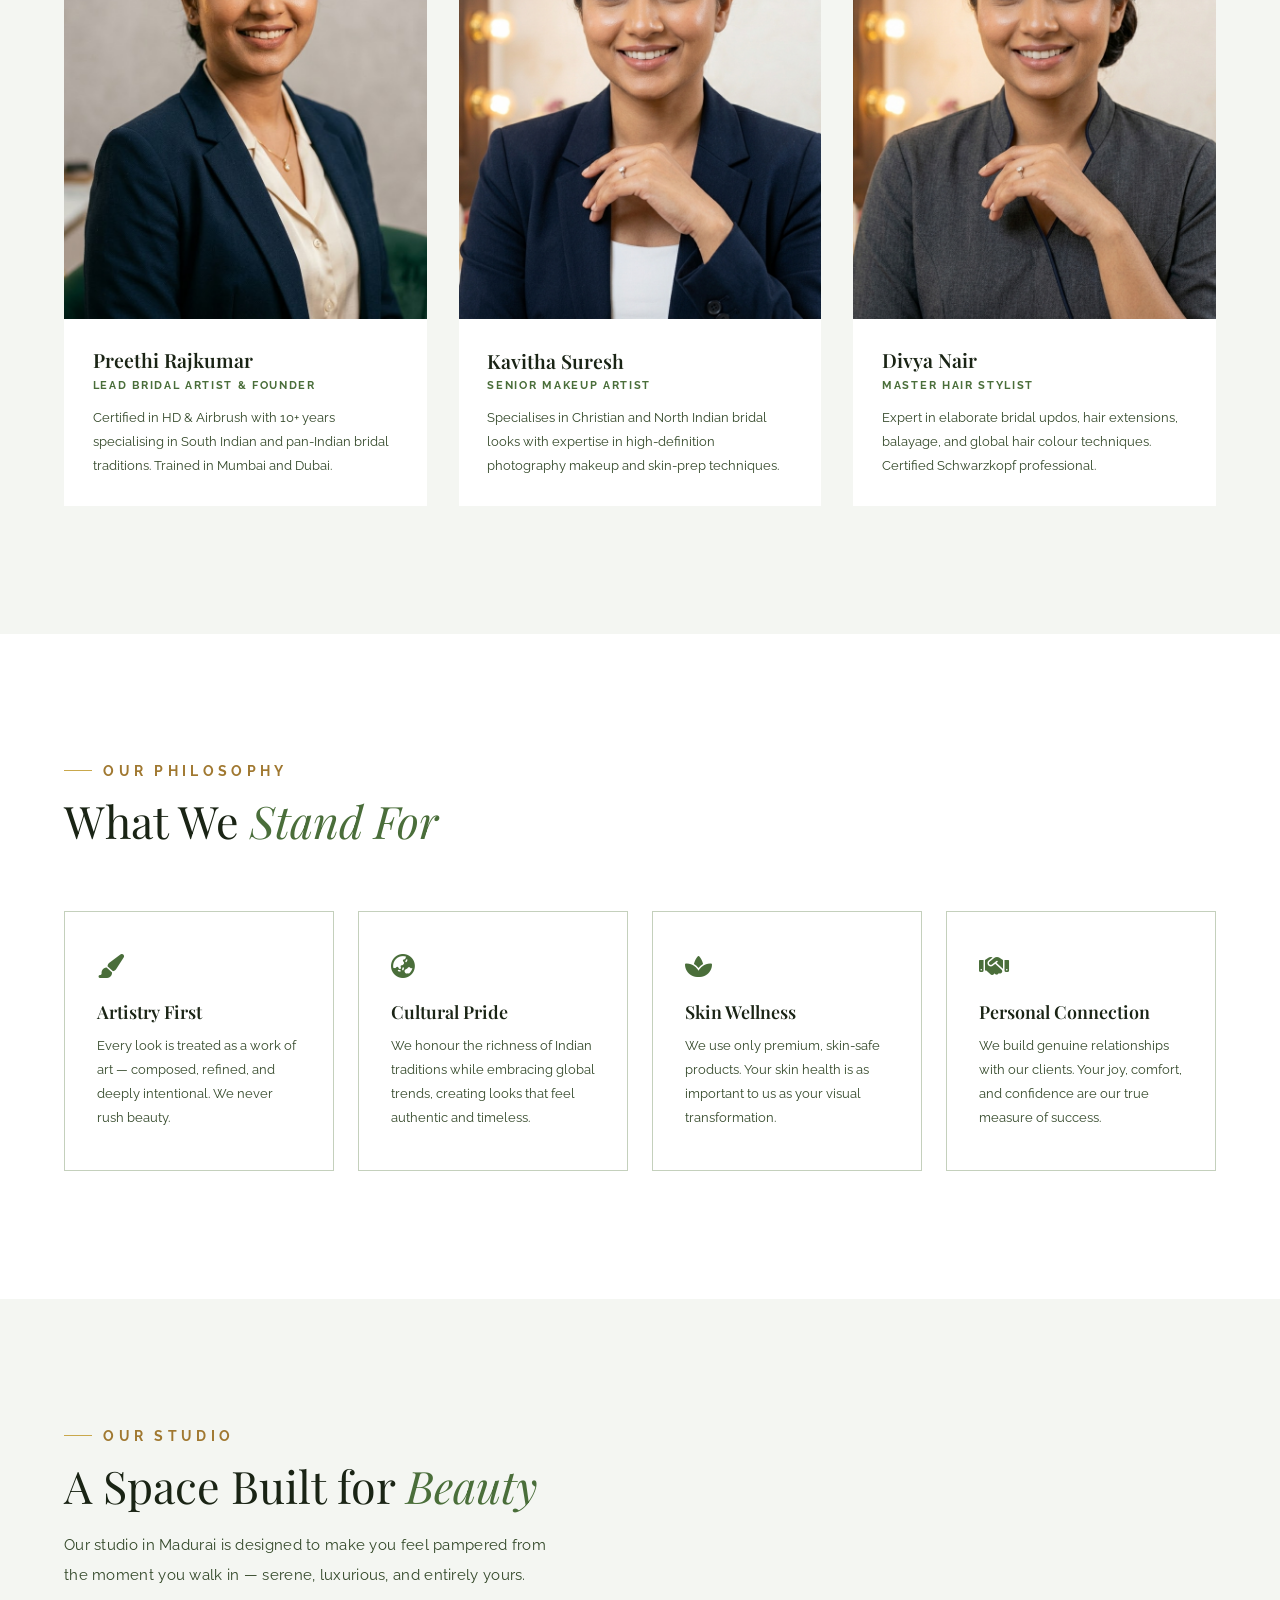
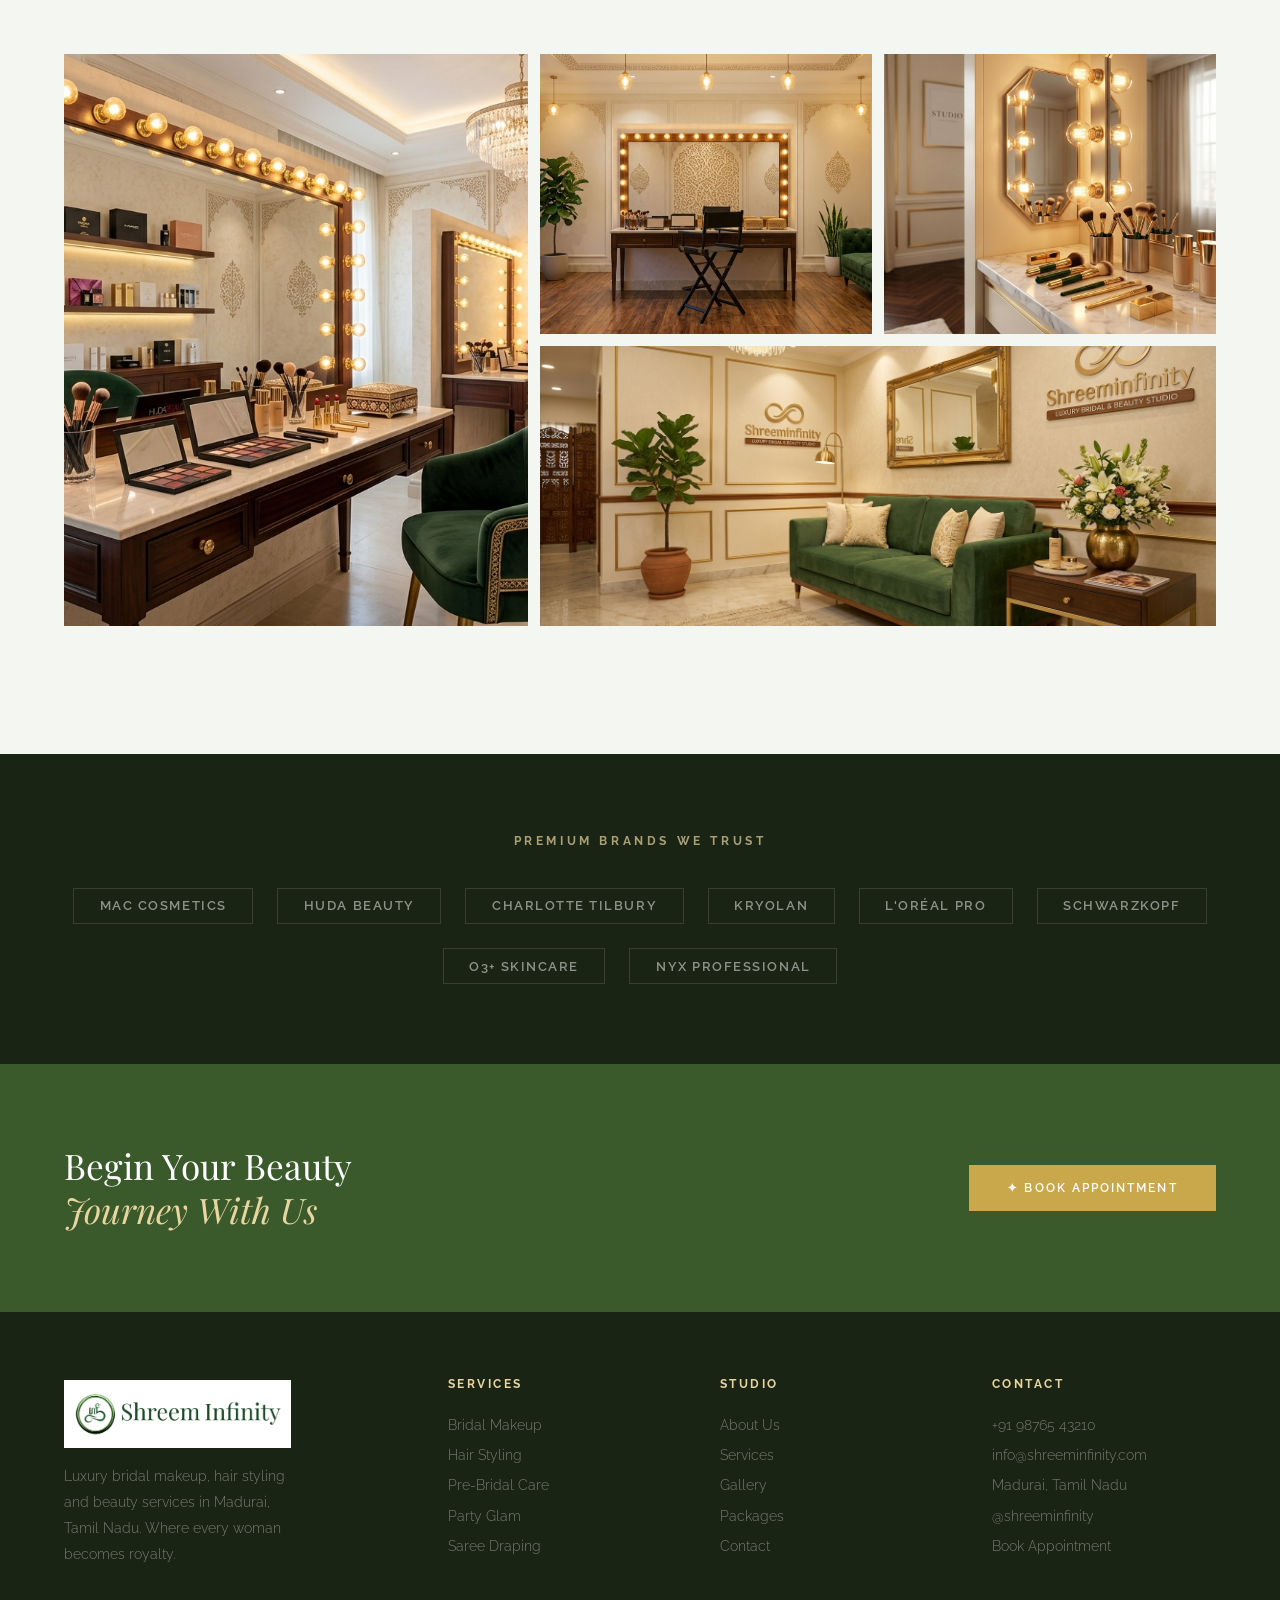
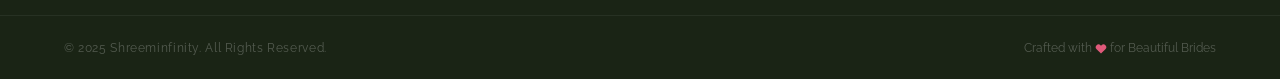
==== commit ec3585cf: "Updated font sizes colors logo" ====
--- a/about.html
+++ b/about.html
@@ -9,6 +9,7 @@
   <link href="https://fonts.googleapis.com/css2?family=Playfair+Display:ital,wght@0,400;0,500;0,600;0,700;1,400;1,600&family=Raleway:wght@300;400;500;600;700&display=swap" rel="stylesheet">
   <link rel="stylesheet" href="https://cdnjs.cloudflare.com/ajax/libs/font-awesome/6.5.1/css/all.min.css">
   <link rel="stylesheet" href="index.css">
+   <link rel="icon" type="image/png" href="./images/fav-icon.png">
 </head>
 <body>
 
@@ -240,7 +241,7 @@
         <div class="foot-col-title">Contact</div>
         <ul class="foot-links">
           <li><a href="#">+91 98765 43210</a></li>
-          <li><a href="#">hello@shreeminfinity.in</a></li>
+          <li><a href="#">info@shreeminfinity.com</a></li>
           <li><a href="#">Madurai, Tamil Nadu</a></li>
           <li><a href="#">@shreeminfinity</a></li>
           <li><a href="contact.html">Book Appointment</a></li>
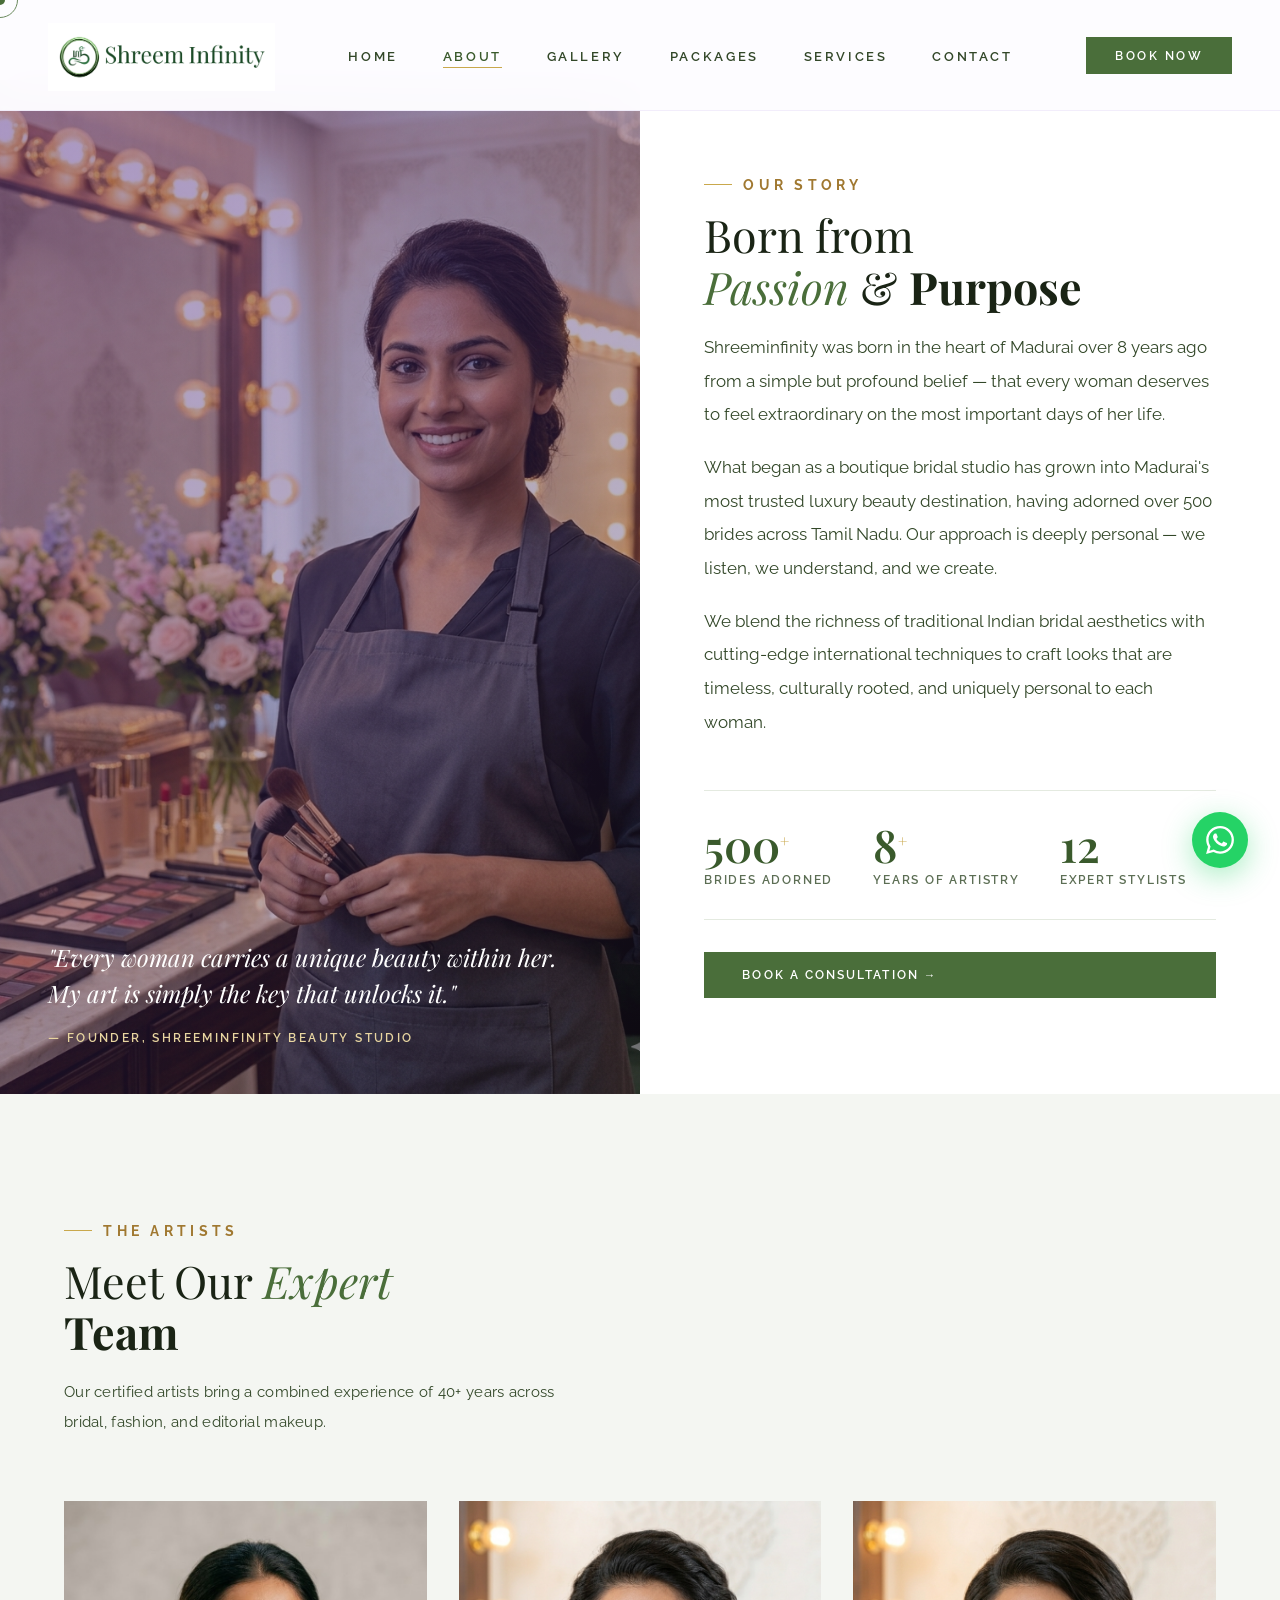
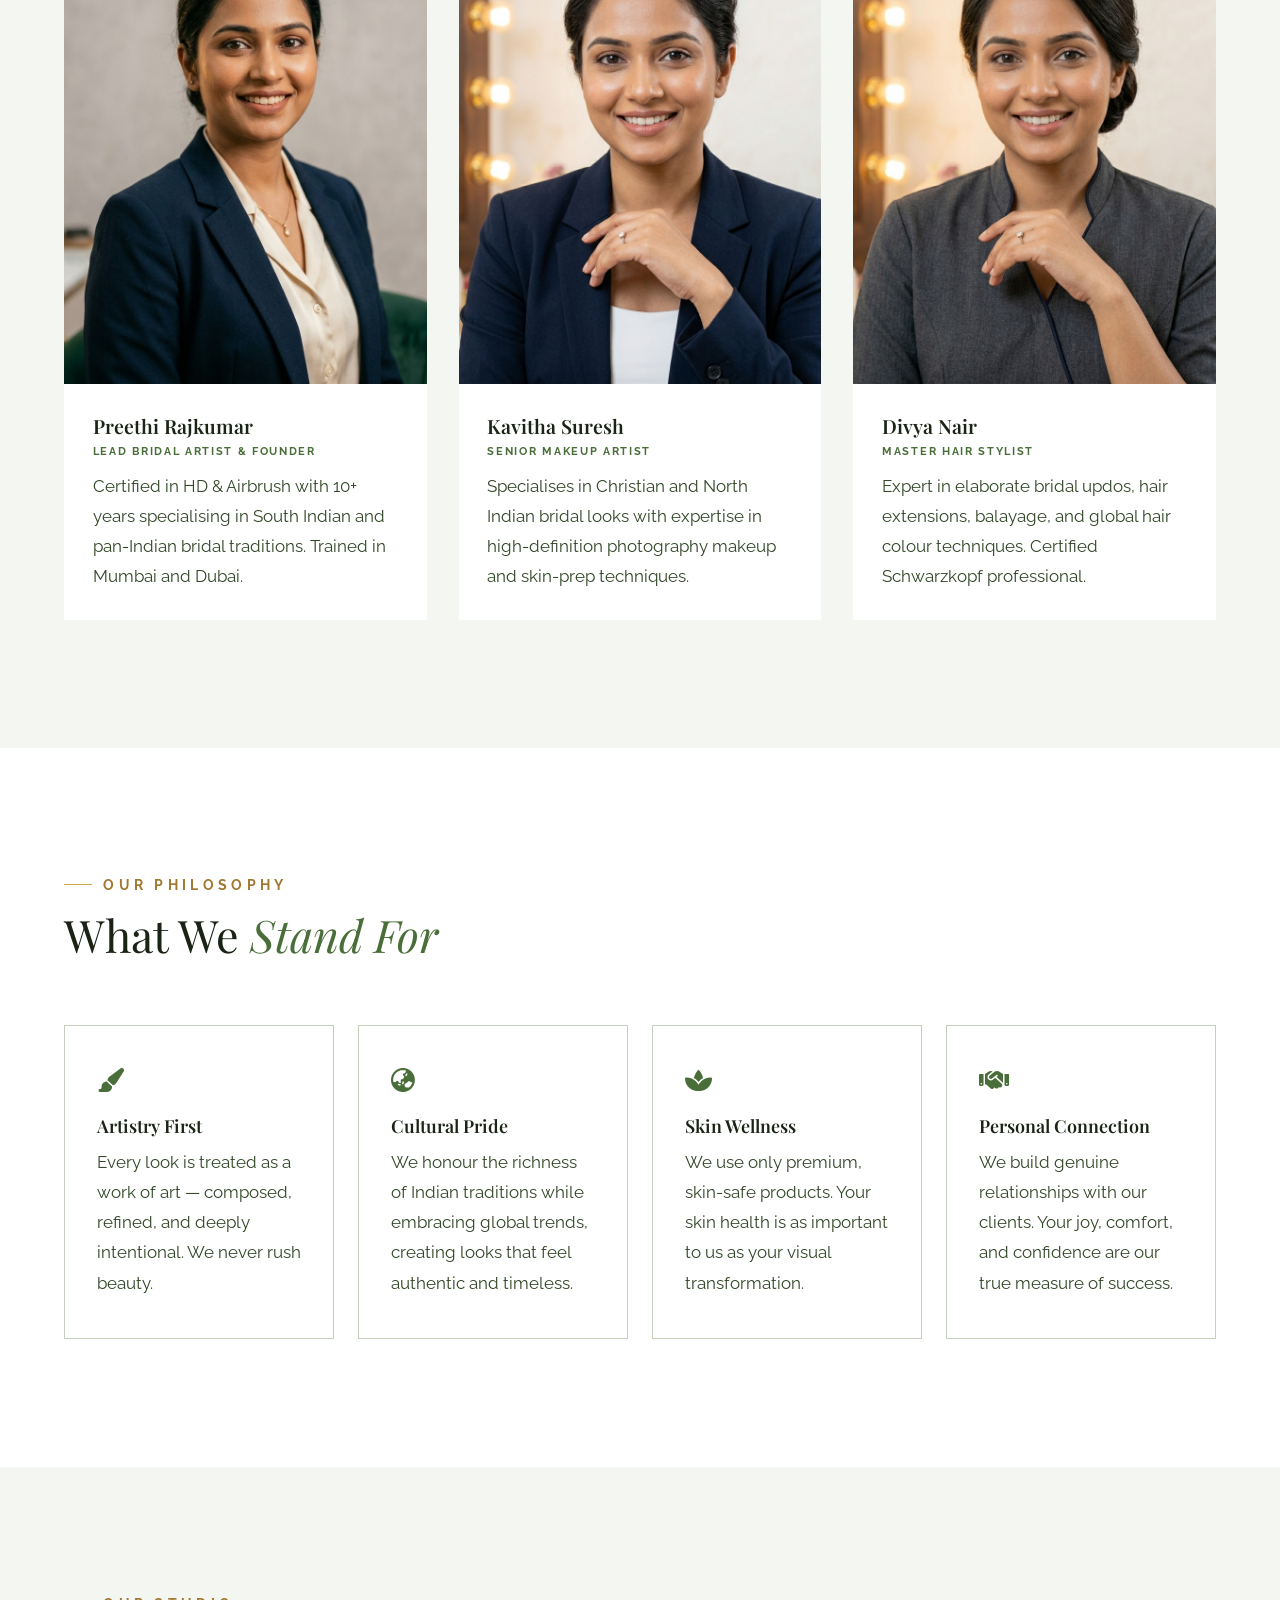
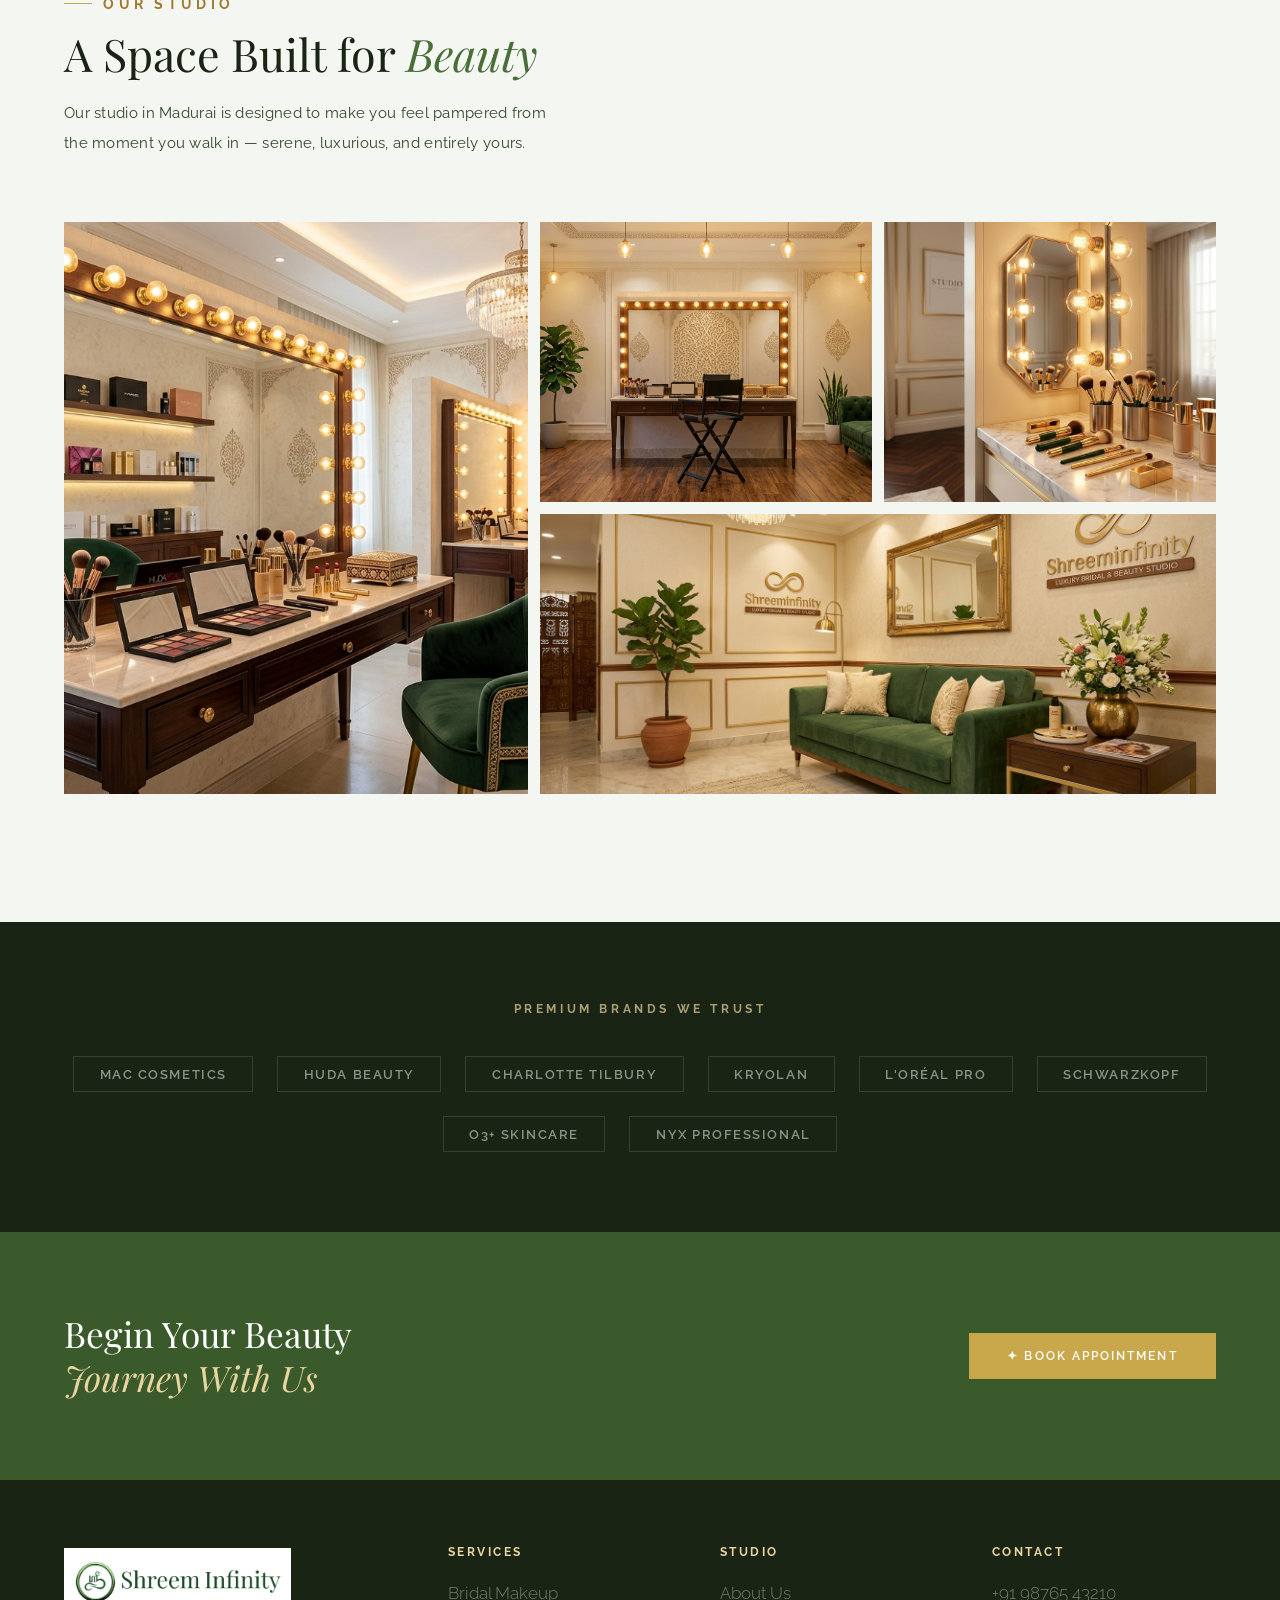
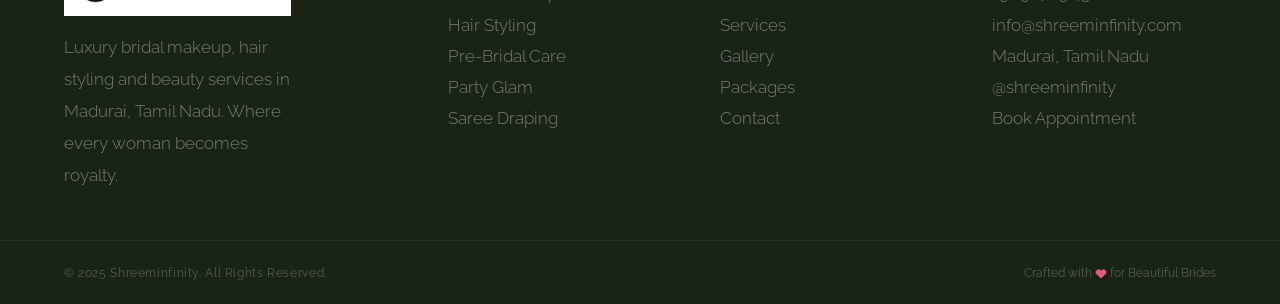
==== commit 63176c69: "font size changes" ====
--- a/about.html
+++ b/about.html
@@ -10,6 +10,7 @@
   <link rel="stylesheet" href="https://cdnjs.cloudflare.com/ajax/libs/font-awesome/6.5.1/css/all.min.css">
   <link rel="stylesheet" href="index.css">
    <link rel="icon" type="image/png" href="./images/fav-icon.png">
+   <link rel="stylesheet" href="animation.css">
 </head>
 <body>
 
--- a/index.css
+++ b/index.css
@@ -174,8 +174,8 @@
 /* ── ABOUT ── */
 #about{display:grid;grid-template-columns:1fr 1fr;gap:0;padding:0;background:var(--lav-50);}
 .about-img-side{position:relative;min-height:650px;overflow:hidden;display:flex;align-items:center;justify-content:center;}
-.about-img-side-photo{position:absolute;inset:0;background-image:url('https://images.unsplash.com/photo-1522337360788-8b13dee7a37e?w=800&h=800&fit=crop&q=85');background-size:cover;background-position:center;}
-.about-img-side-overlay{position:absolute;inset:0;background:linear-gradient(160deg,rgba(196,174,233,0.25),rgba(85,46,136,0.3));}
+.about-img-side-photo{position:absolute;inset:0;background-size:cover;background-position:center;}
+
 .about-big-text{position:absolute;font-family:var(--font-serif);font-size:18rem;font-weight:700;color:rgba(255,255,255,0.08);line-height:1;font-style:italic;top:-2rem;left:-1rem;pointer-events:none;z-index:2;}
 .about-card{background:var(--white);padding:2.8rem;max-width:300px;position:relative;z-index:3;box-shadow:0 30px 80px rgba(42,32,53,0.18);}
 .about-card-quote{font-family:var(--font-serif);font-size:3.5rem;line-height:0.6;color:var(--lav-300);margin-bottom:1rem;}
@@ -319,8 +319,8 @@
 .btt:hover{transform:translateY(-3px);background:var(--lav-700);}
 
 /* ── FADE ANIMATIONS ── */
-.reveal{opacity:1;transform:none;}
-.reveal.in{opacity:1;transform:none;}
+/* .reveal{opacity:1;transform:none;}
+.reveal.in{opacity:1;transform:none;} */
 
 /* ══════════════════════════════════════════════
    GLOBAL MAX-WIDTH CENTRING
@@ -2489,4 +2489,24 @@
 
 .float-badge {
   z-index: 2;
+}
+/* ── PARAGRAPH FONT SIZE INCREASE ── */
+.hero-desc,
+.sec-sub,
+.svc-text,
+.tcard-quote,
+.body-text,
+.foot-brand-desc,
+.foot-links a,
+.cdetail-val,
+.af-desc,
+.step-desc,
+.tc-desc,
+.val-desc,
+.page-sub,
+.pkg-tagline,
+.pcard-item,
+.sr-service,
+.note-text {
+  font-size: 1.05rem;
 }
--- a/animation.css
+++ b/animation.css
@@ -0,0 +1,6 @@
+.reveal{opacity:0;transform:translateY(32px);transition:opacity 0.8s ease,transform 0.8s ease;}
+.reveal.in{opacity:1;transform:translateY(0);}
+.reveal-left{opacity:0;transform:translateX(-32px);transition:opacity 0.8s ease,transform 0.8s ease;}
+.reveal-left.in{opacity:1;transform:translateX(0);}
+.reveal-right{opacity:0;transform:translateX(32px);transition:opacity 0.8s ease,transform 0.8s ease;}
+.reveal-right.in{opacity:1;transform:translateX(0);}
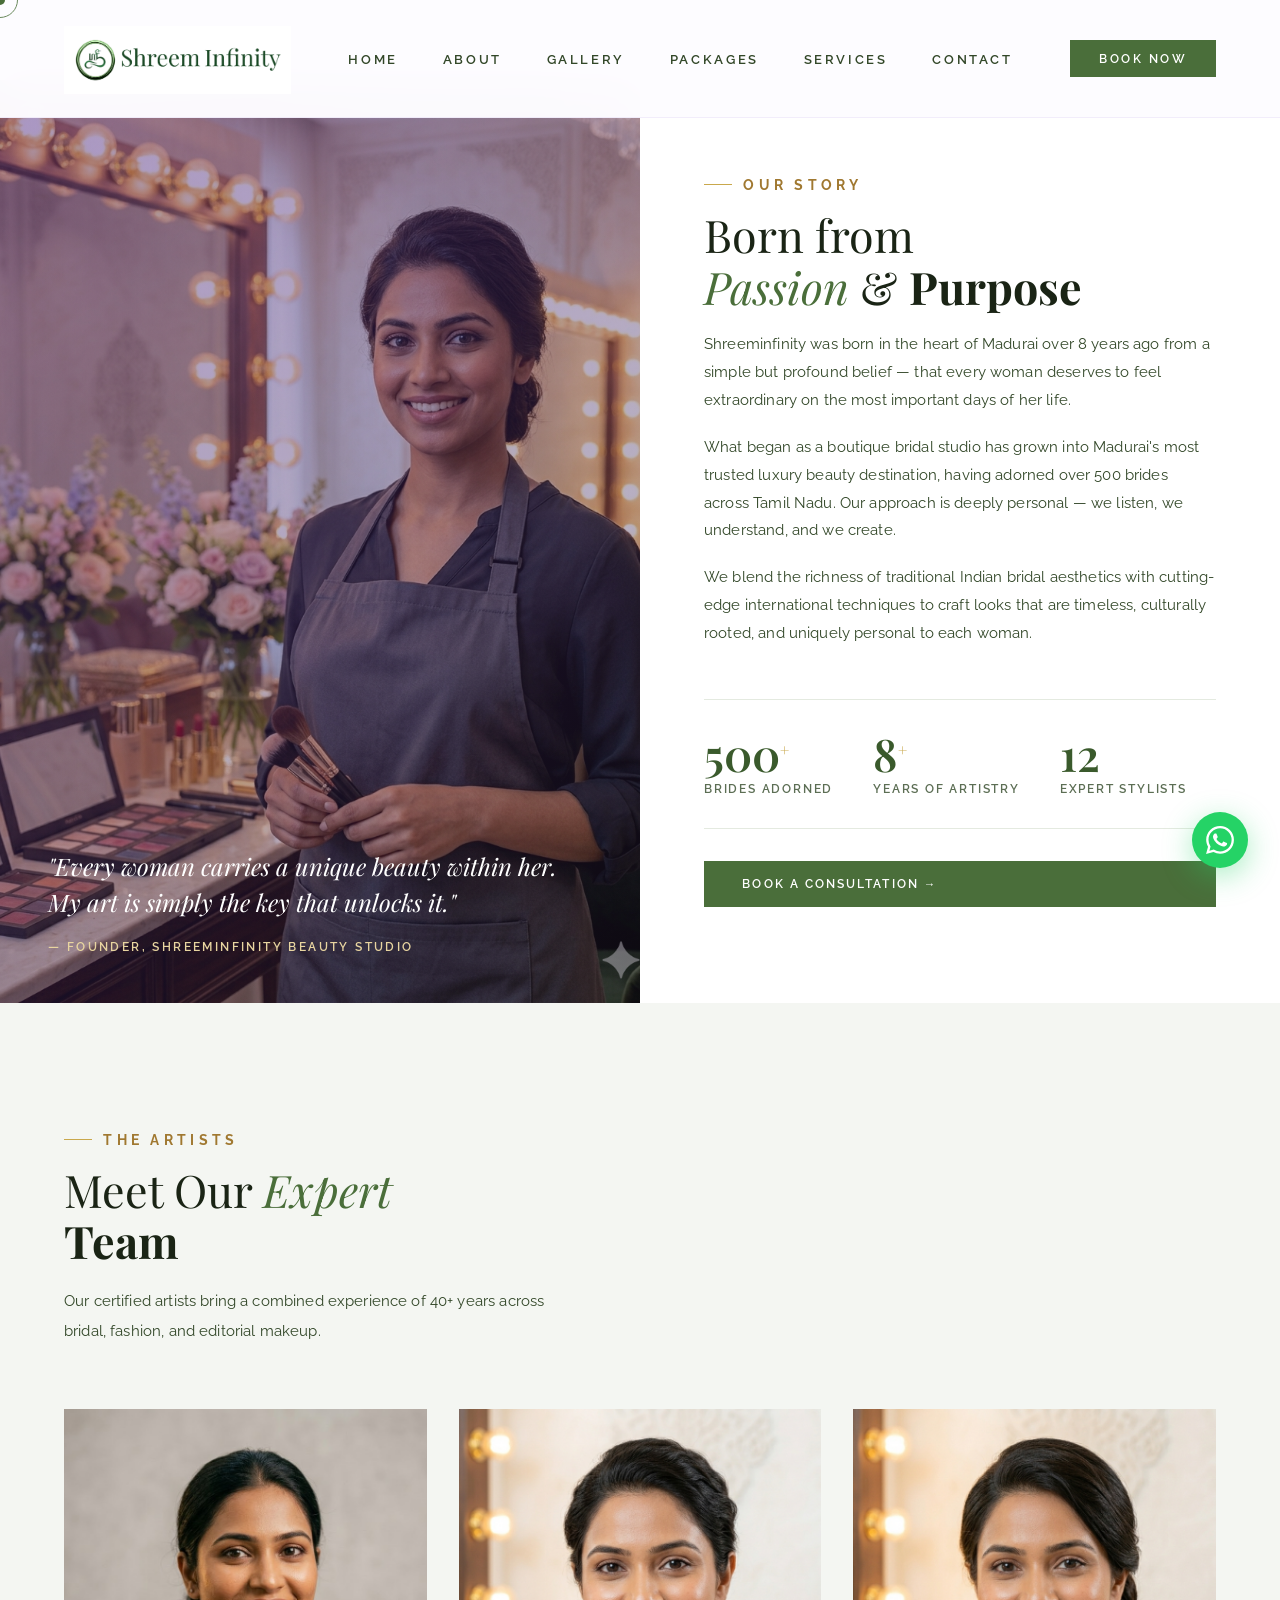
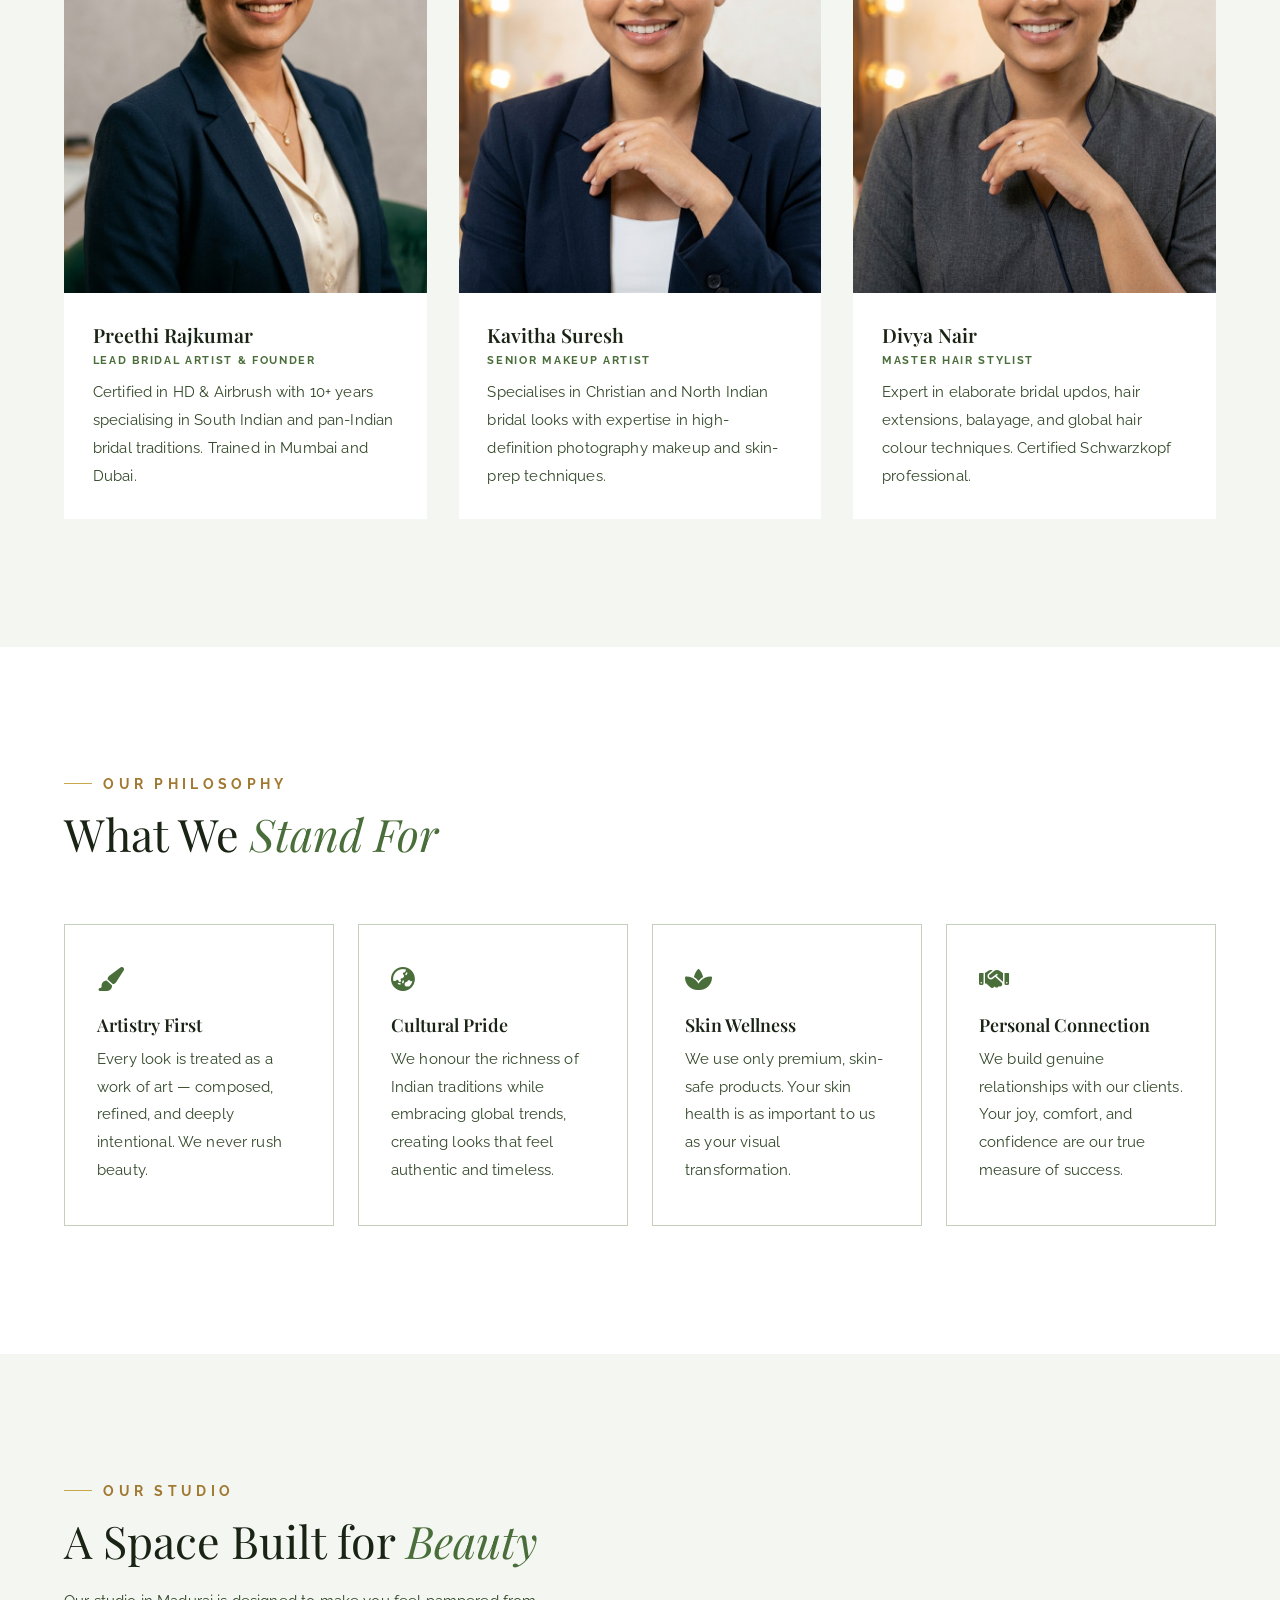
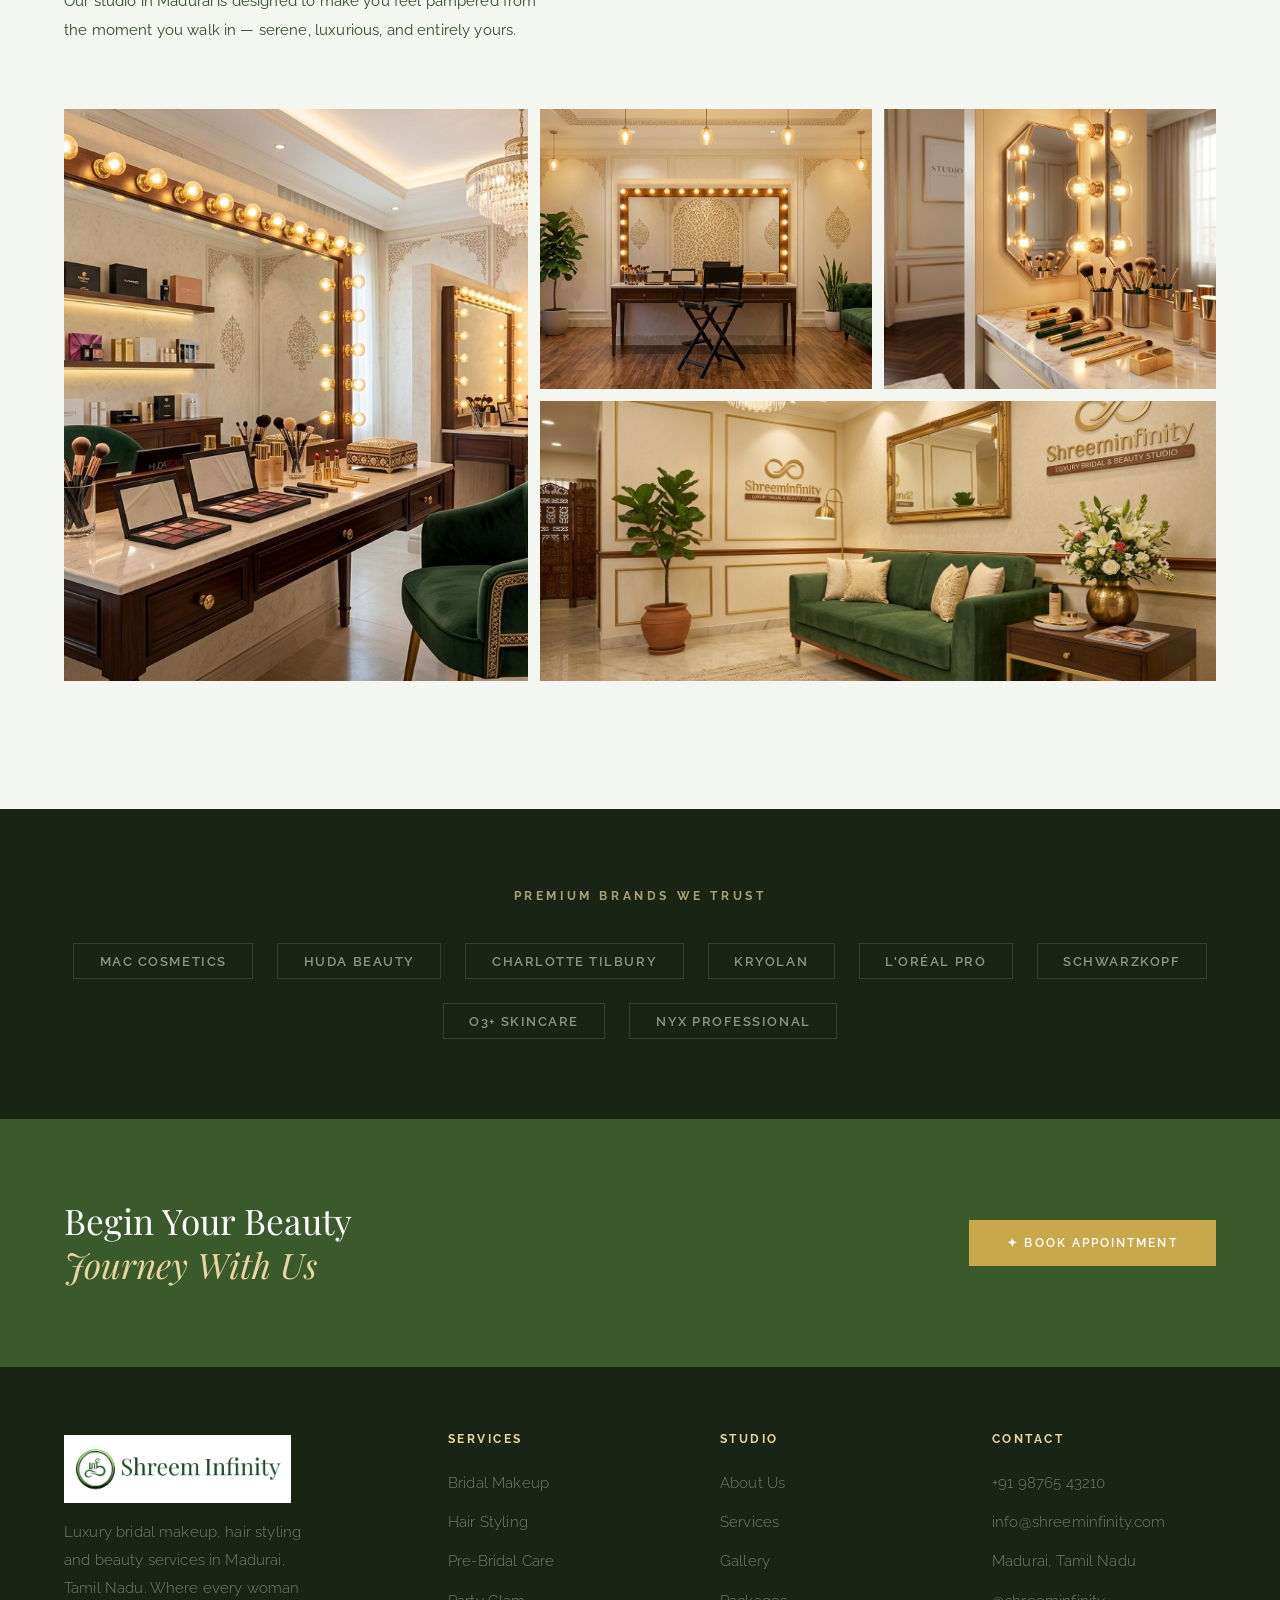
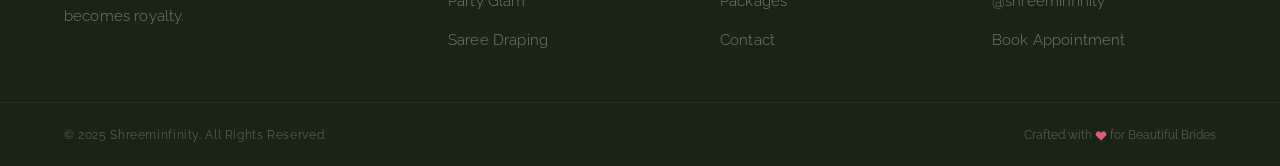
==== commit 084688c0: "font size changes" ====
--- a/about.html
+++ b/about.html
@@ -30,12 +30,13 @@
 
   <!-- NAV -->
   <nav id="navbar">
-   <a href="index.html">
-  <img src="./images/logo.png" alt="Shreeminfinity" class="nav-logo">
-</a>
+  <div class="nav-inner">
+    <a href="index.html">
+      <img src="./images/logo.png" alt="Shreeminfinity" class="nav-logo">
+    </a>
     <ul class="nav-links">
       <li><a href="index.html">Home</a></li>
-      <li><a href="about.html" class="active">About</a></li>
+      <li><a href="about.html">About</a></li>
       <li><a href="gallery.html">Gallery</a></li>
       <li><a href="ratecard.html">Packages</a></li>
       <li><a href="services.html">Services</a></li>
@@ -43,11 +44,10 @@
     </ul>
     <a href="contact.html" class="nav-cta">Book Now</a>
     <div class="hamburger" id="ham" aria-label="Toggle menu" role="button">
-      <span></span>
-      <span></span>
-      <span></span>
-    </div>
-  </nav>
+      <span></span><span></span><span></span>
+    </div>
+  </div>
+</nav>
 
   <!-- MOBILE MENU -->
   <div class="mob-menu" id="mobMenu" aria-hidden="true">
--- a/index.css
+++ b/index.css
@@ -2490,7 +2490,32 @@
 .float-badge {
   z-index: 2;
 }
-/* ── PARAGRAPH FONT SIZE INCREASE ── */
+/* ── NAV FULL-WIDTH FIX (always full bleed) ── */
+/* ── NAV FIX ── */
+nav {
+  padding: 0 !important;
+}
+nav.scrolled {
+  padding: 0 !important;
+  box-shadow: 0 4px 40px rgba(139,95,195,0.08);
+}
+
+.nav-inner {
+  display: flex;
+  align-items: center;
+  justify-content: space-between;
+  width: 100%;
+  max-width: 1400px;
+  margin: 0 auto;
+  padding: 1.4rem clamp(1.25rem, 5vw, 5rem);
+  box-sizing: border-box;
+}
+
+nav.scrolled .nav-inner {
+  padding-top: 1rem;
+  padding-bottom: 1rem;
+}
+/* ── RESPONSIVE PARAGRAPH READABILITY (all zoom levels) ── */
 .hero-desc,
 .sec-sub,
 .svc-text,
@@ -2508,5 +2533,7 @@
 .pcard-item,
 .sr-service,
 .note-text {
-  font-size: 1.05rem;
+ font-size: clamp(0.925rem, 1.175vw, 1.075rem);
+  line-height: 1.85;
+  letter-spacing: 0.01em;
 }
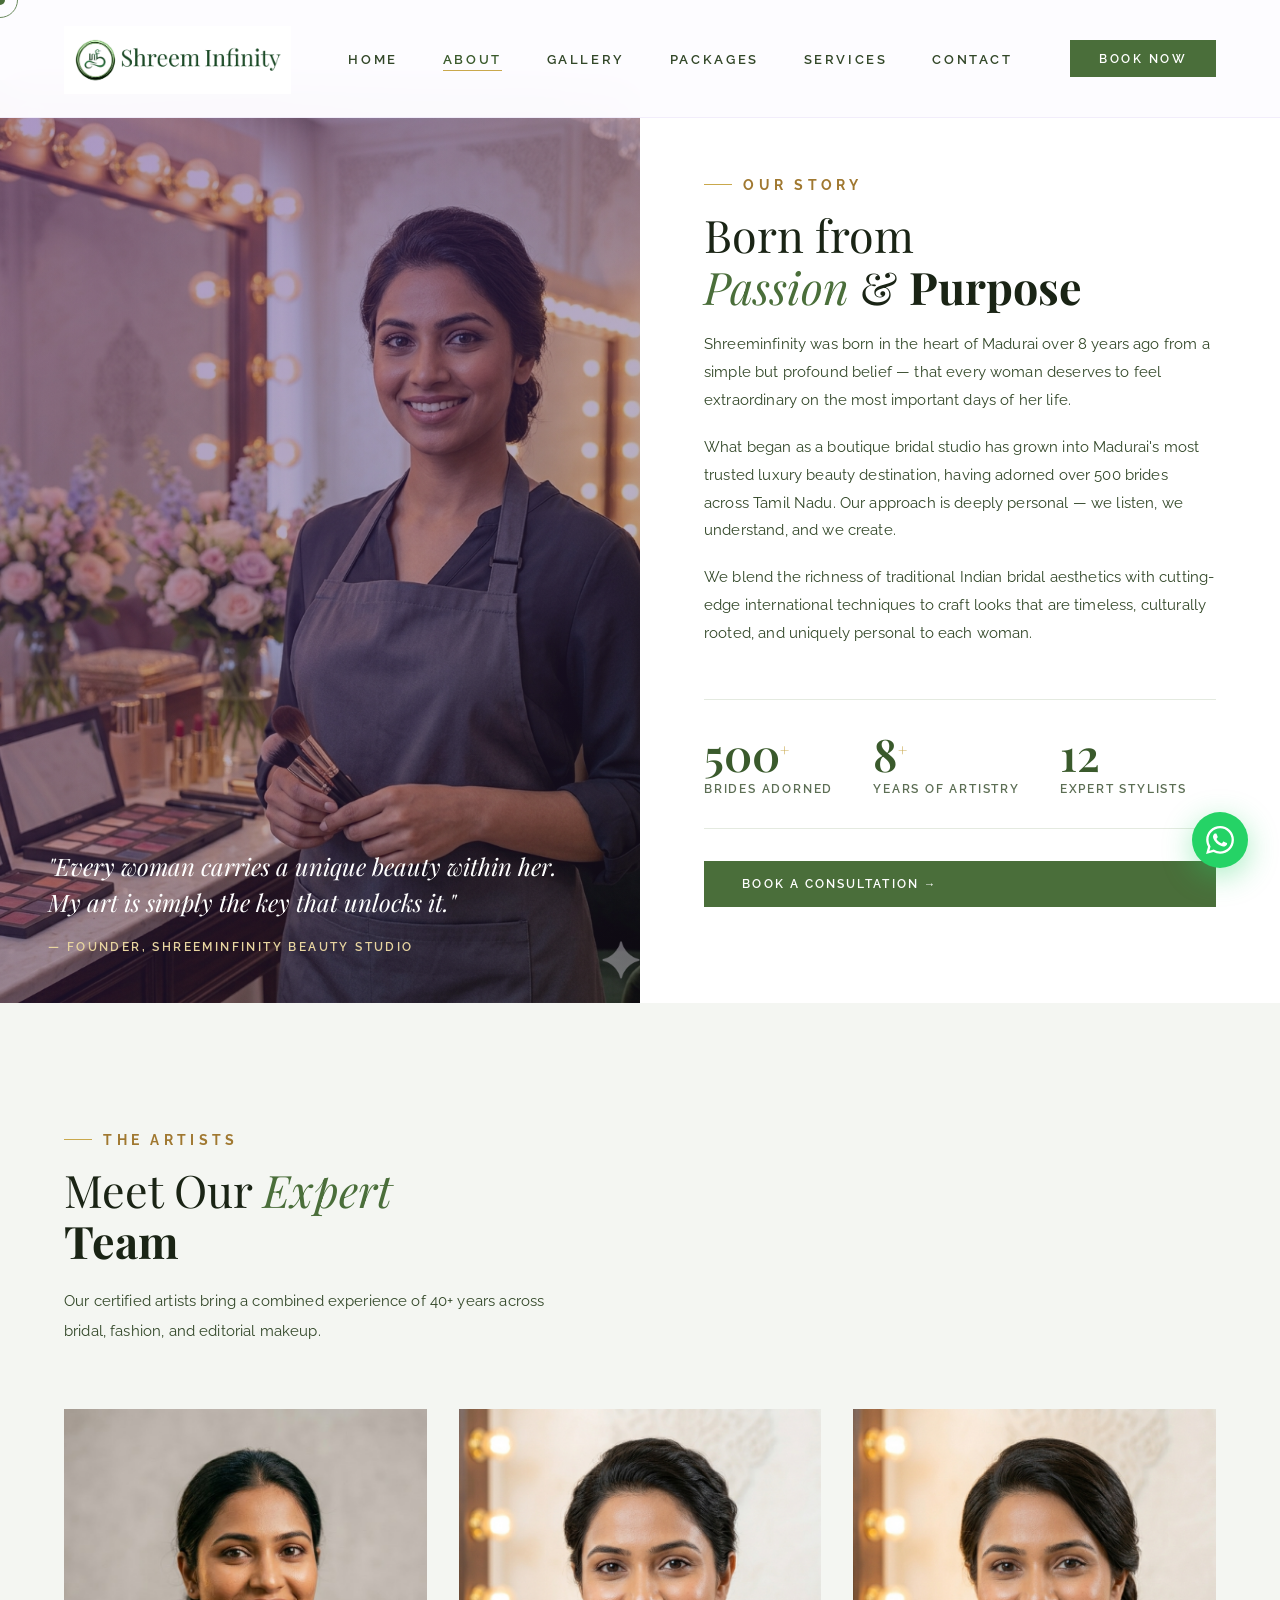
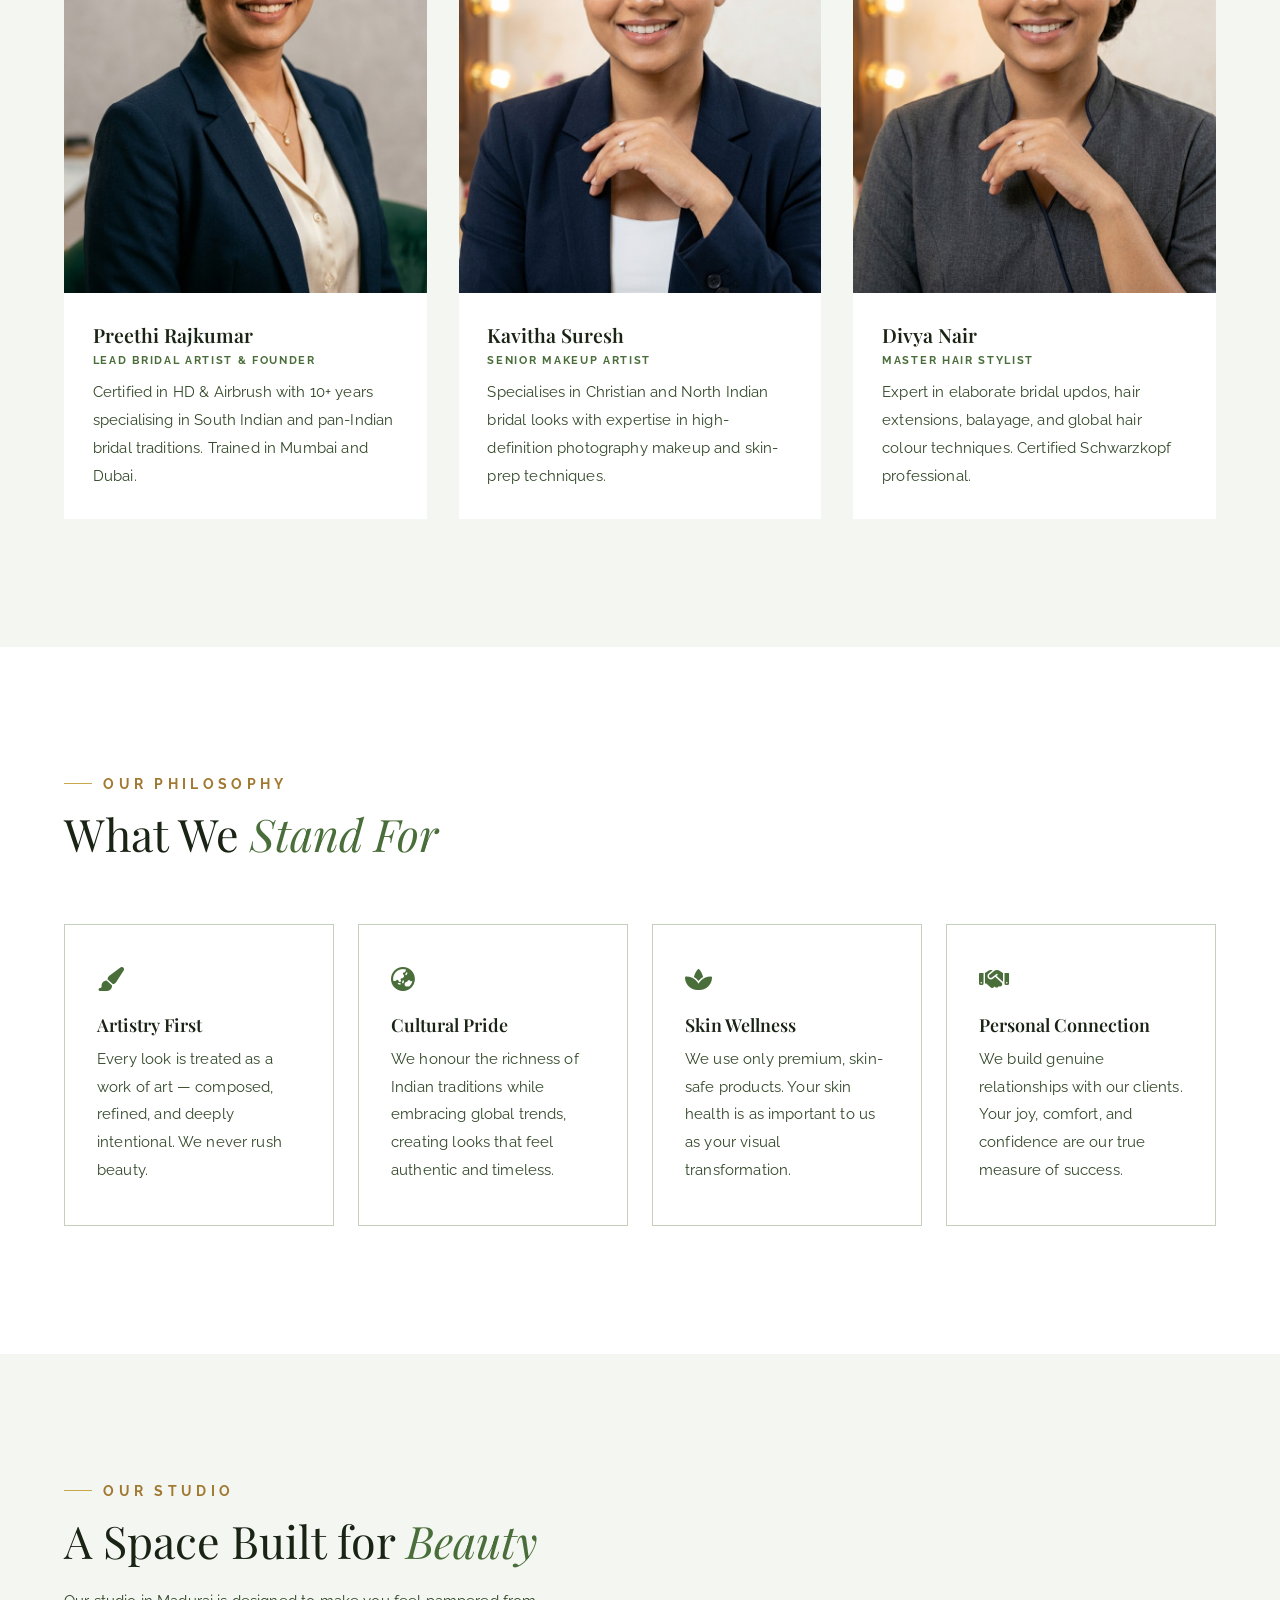
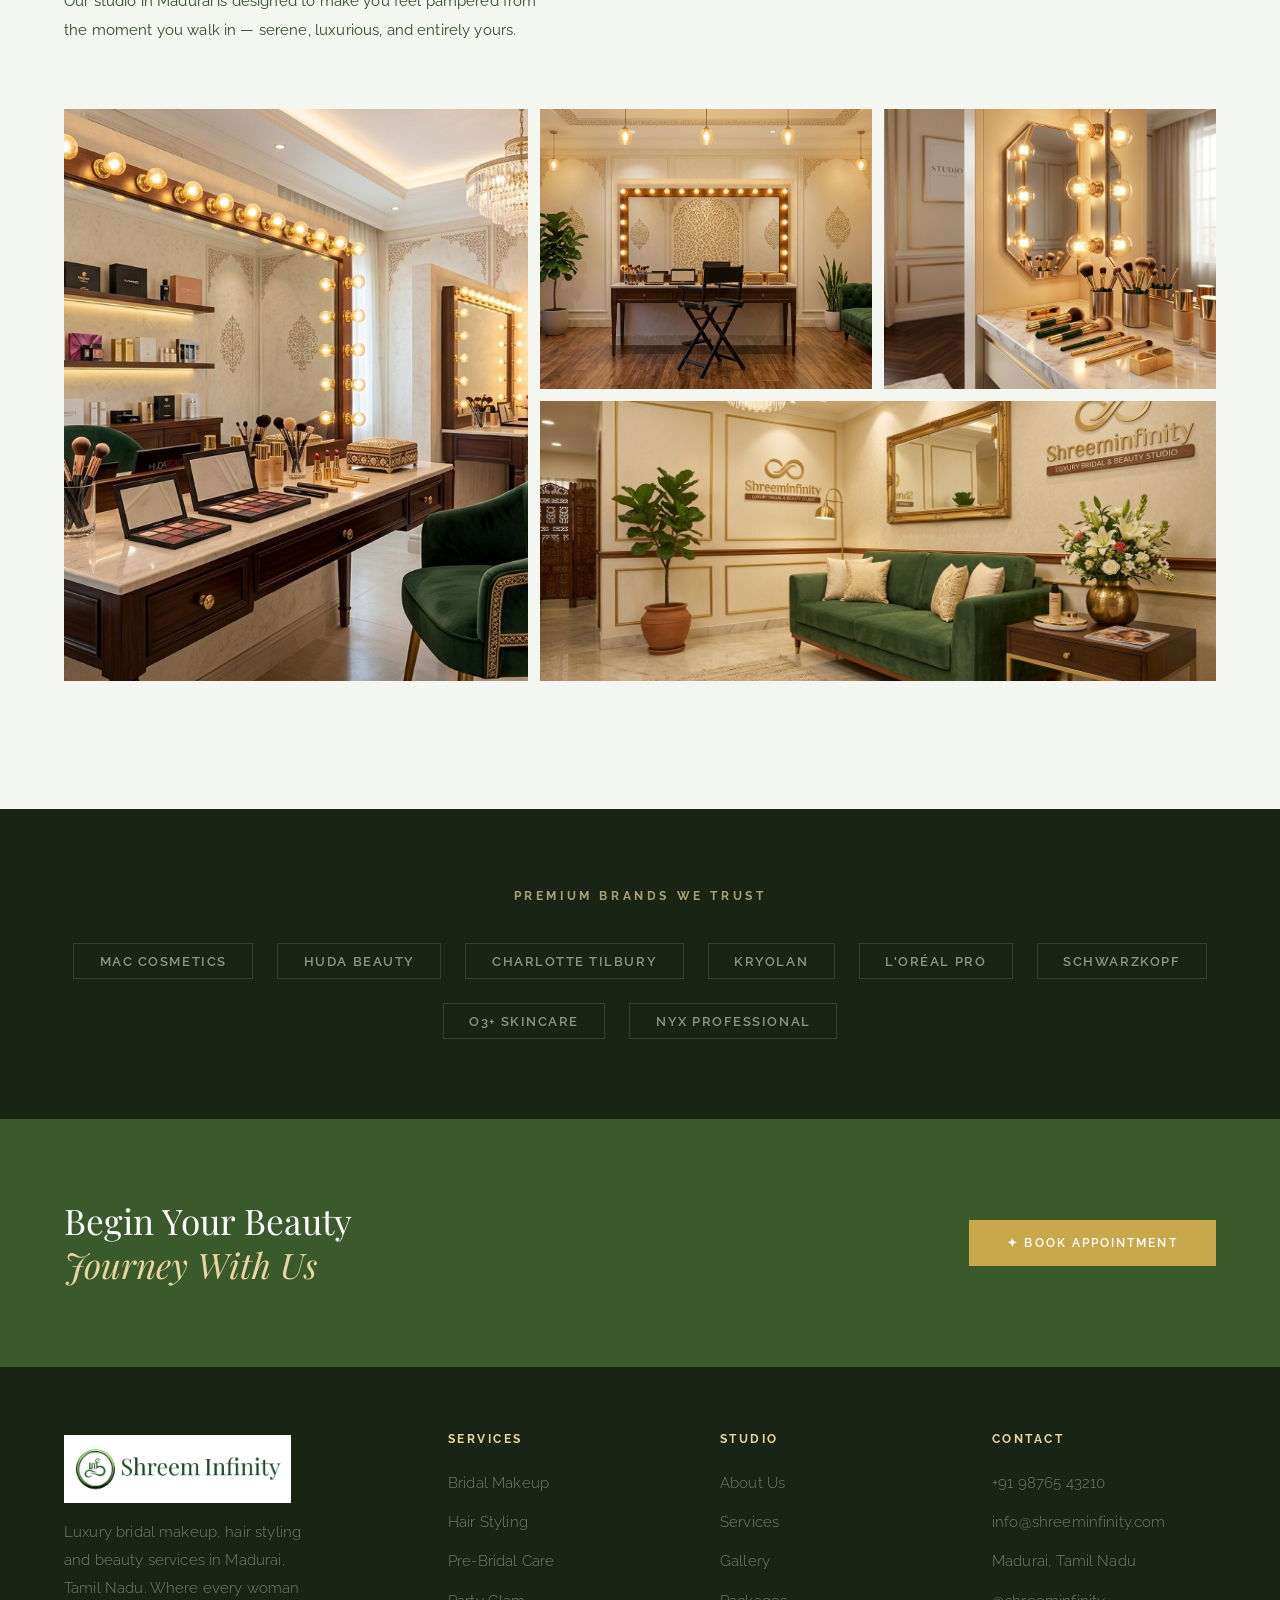
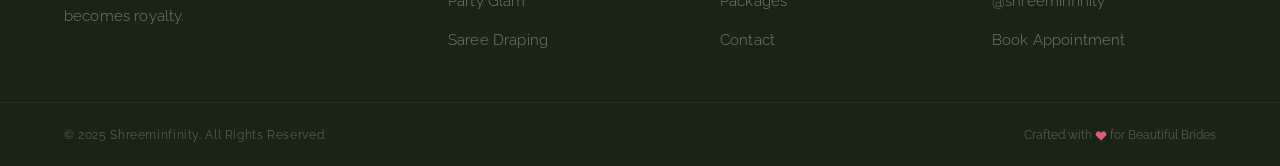
==== commit db707a38: "font size changes" ====
--- a/about.html
+++ b/about.html
@@ -36,7 +36,7 @@
     </a>
     <ul class="nav-links">
       <li><a href="index.html">Home</a></li>
-      <li><a href="about.html">About</a></li>
+      <li><a href="about.html" class="active">About</a></li>
       <li><a href="gallery.html">Gallery</a></li>
       <li><a href="ratecard.html">Packages</a></li>
       <li><a href="services.html">Services</a></li>
@@ -53,7 +53,7 @@
   <div class="mob-menu" id="mobMenu" aria-hidden="true">
     <button class="mob-close" id="mobClose" aria-label="Close menu">×</button>
     <a href="index.html">Home</a>
-    <a href="about.html">About</a>
+    <a href="about.html" class="active">About</a>
     <a href="gallery.html">Gallery</a>
     <a href="ratecard.html">Packages</a>
     <a href="services.html">Services</a>
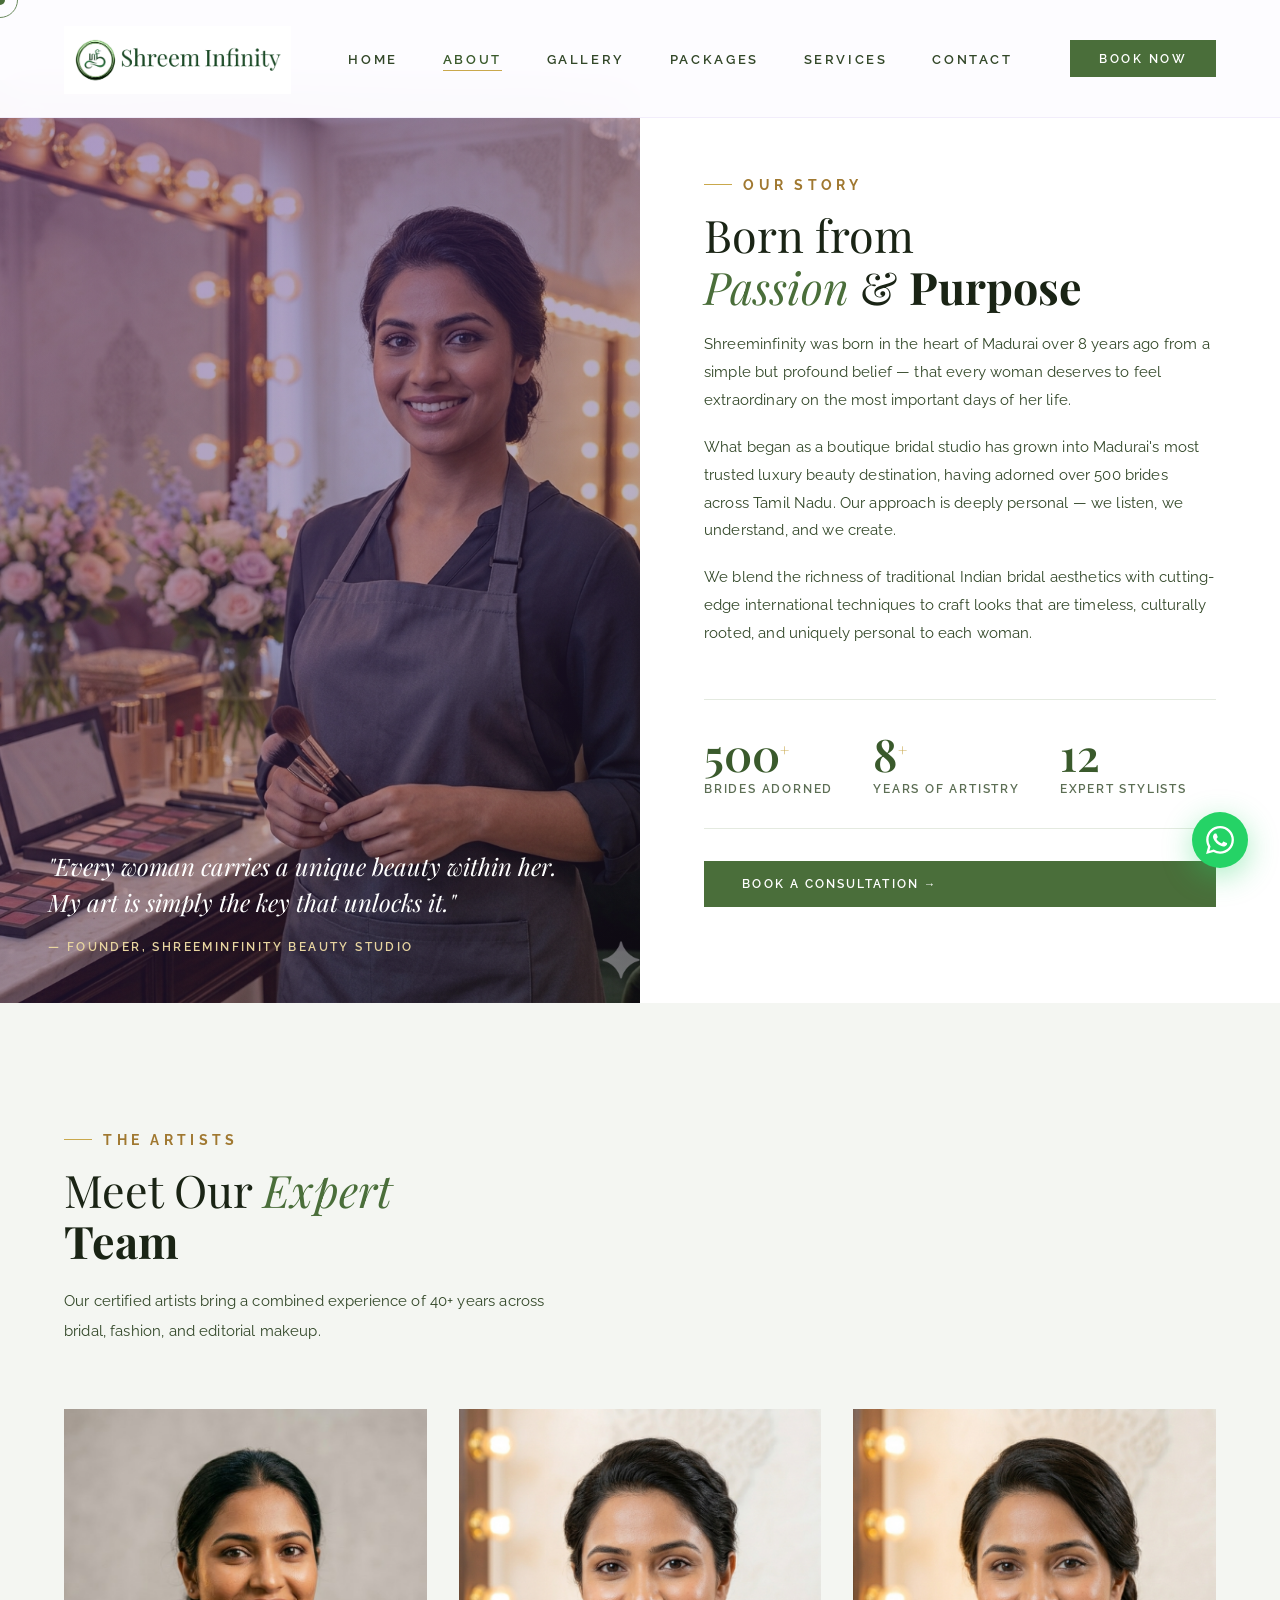
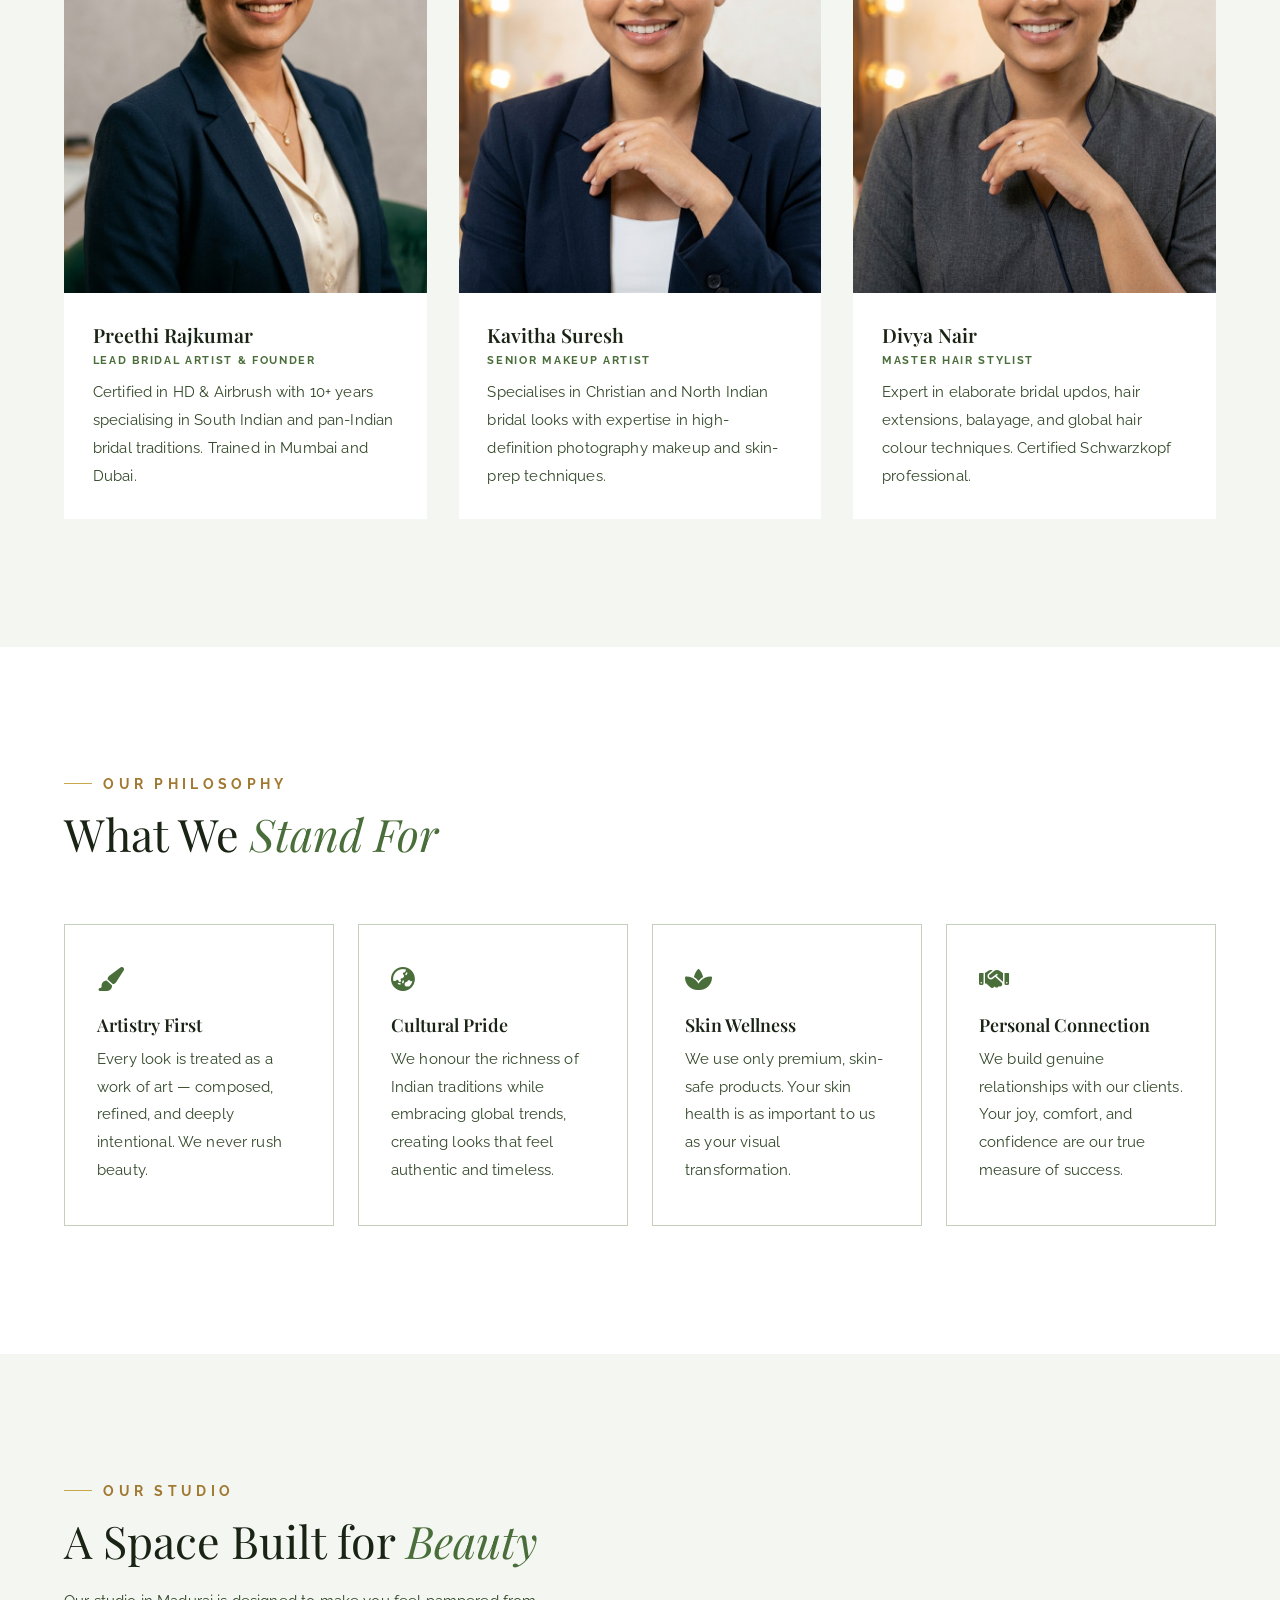
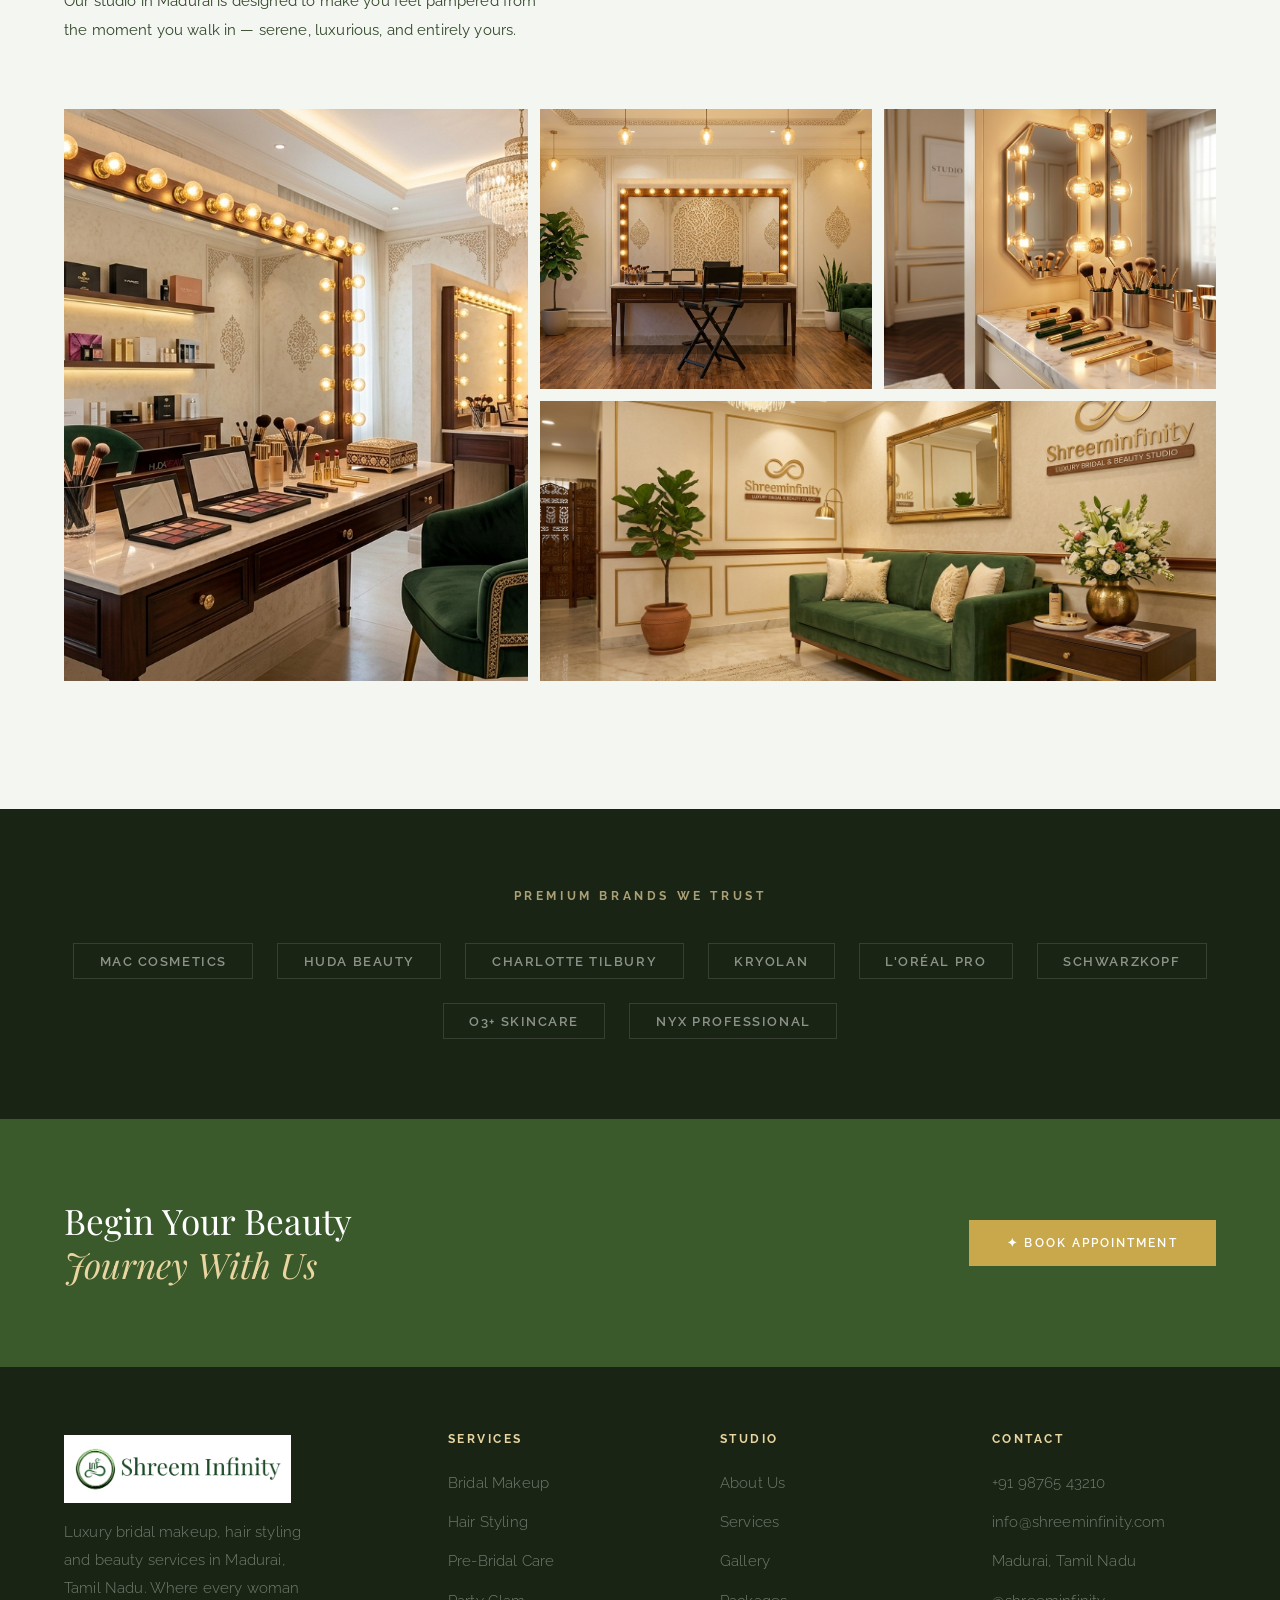
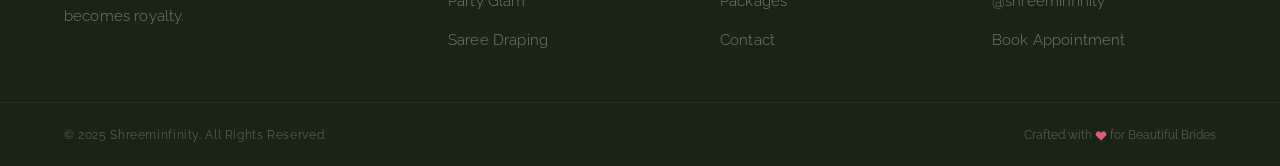
==== commit 54b9719b: "slow loading" ====
--- a/about.html
+++ b/about.html
@@ -10,7 +10,6 @@
   <link rel="stylesheet" href="https://cdnjs.cloudflare.com/ajax/libs/font-awesome/6.5.1/css/all.min.css">
   <link rel="stylesheet" href="index.css">
    <link rel="icon" type="image/png" href="./images/fav-icon.png">
-   <link rel="stylesheet" href="animation.css">
 </head>
 <body>
 
--- a/index.css
+++ b/index.css
@@ -2536,4 +2536,46 @@
  font-size: clamp(0.925rem, 1.175vw, 1.075rem);
   line-height: 1.85;
   letter-spacing: 0.01em;
+}
+.masonry {
+  position: relative;
+  width: 100%;
+}
+
+/* .masonry-item {
+  position: absolute;
+  width: calc(33.333% - 8px);
+  transition: opacity 0.4s ease, transform 0.4s ease;
+  overflow: hidden;
+  cursor: pointer;
+} */
+ .masonry-item {
+  position: absolute;
+  transition: opacity 0.4s ease, transform 0.4s ease;
+}
+
+.masonry-item img {
+  width: 100%;
+  display: block;
+  transition: transform 0.5s ease;
+}
+
+.masonry-item:hover img {
+  transform: scale(1.04);
+}
+
+@media (max-width: 1100px) {
+  .masonry-item { width: calc(50% - 6px); }
+}
+
+@media (max-width: 640px) {
+  .masonry-item { width: 100%; }
+}
+/* Hide items until JS measures and places them */
+.masonry-item {
+  opacity: 0;
+}
+.masonry-item {
+  opacity: 1;
+  transform: none;
 }
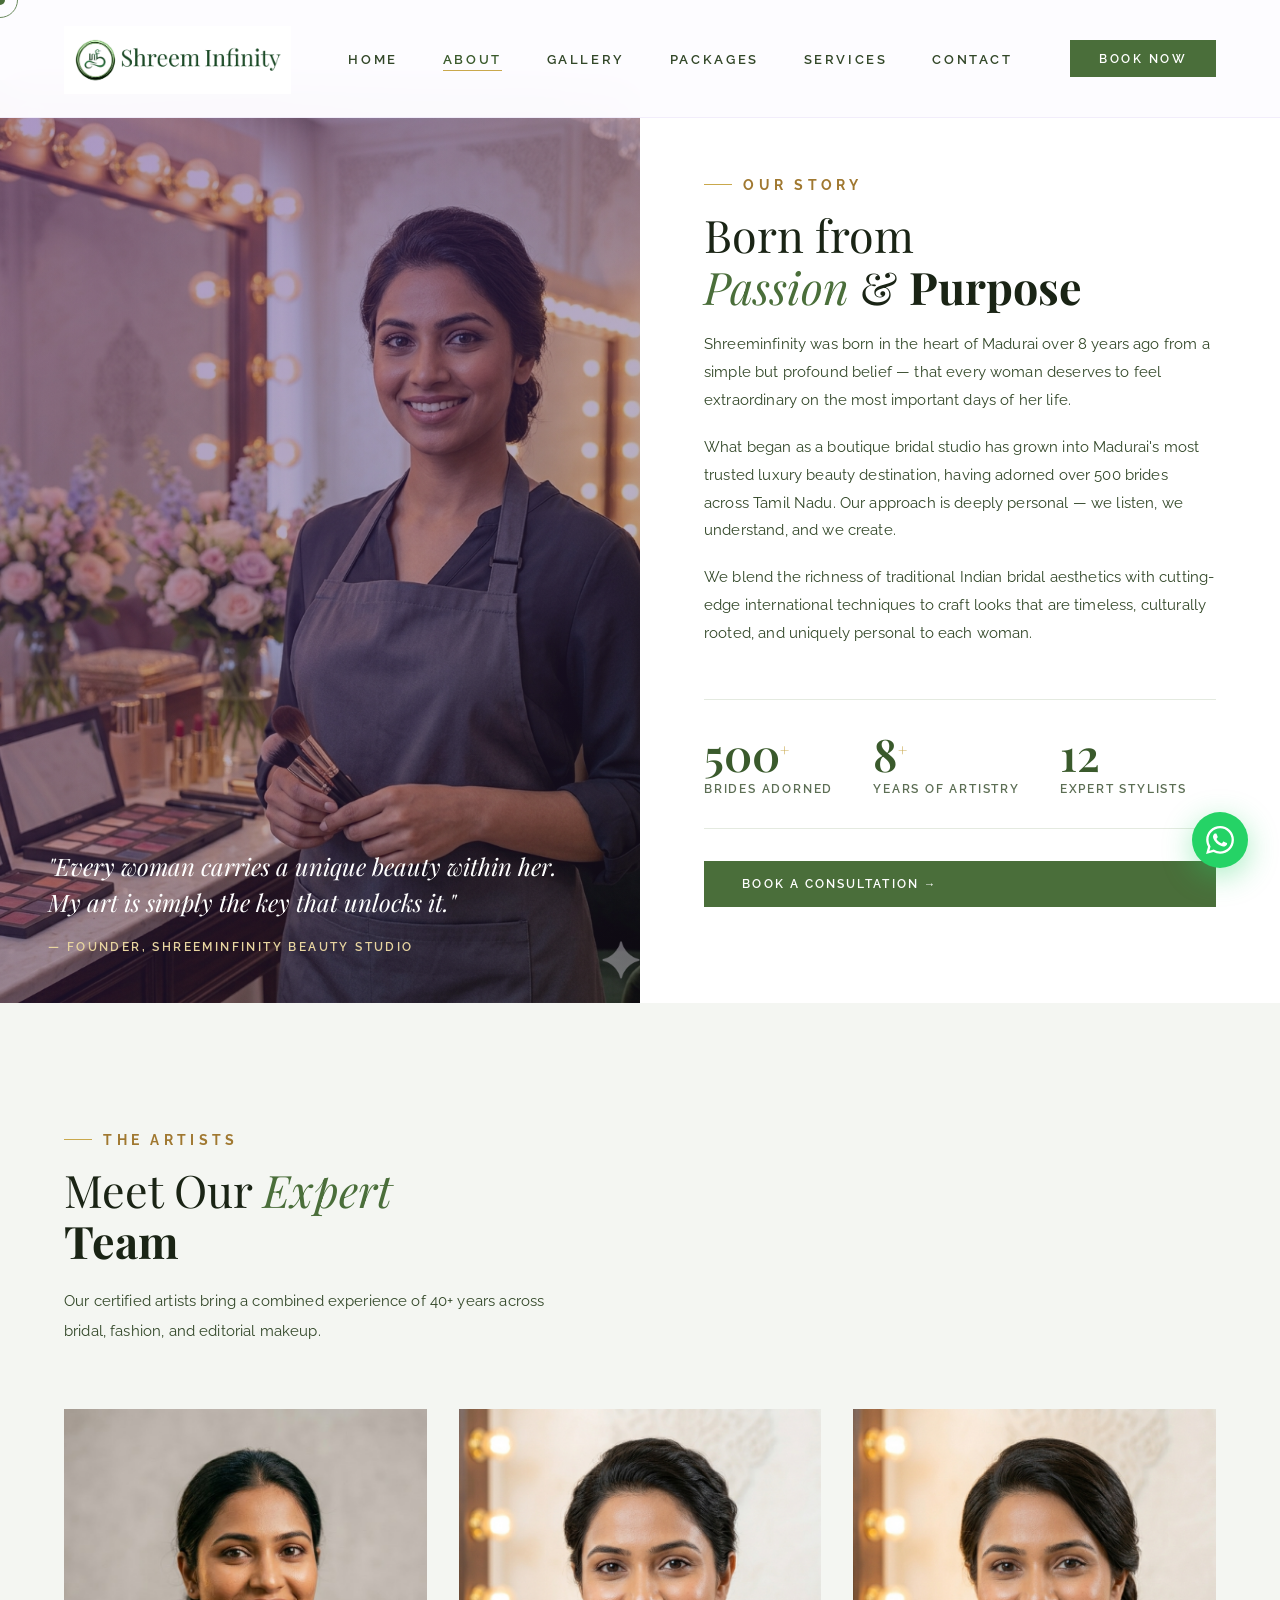
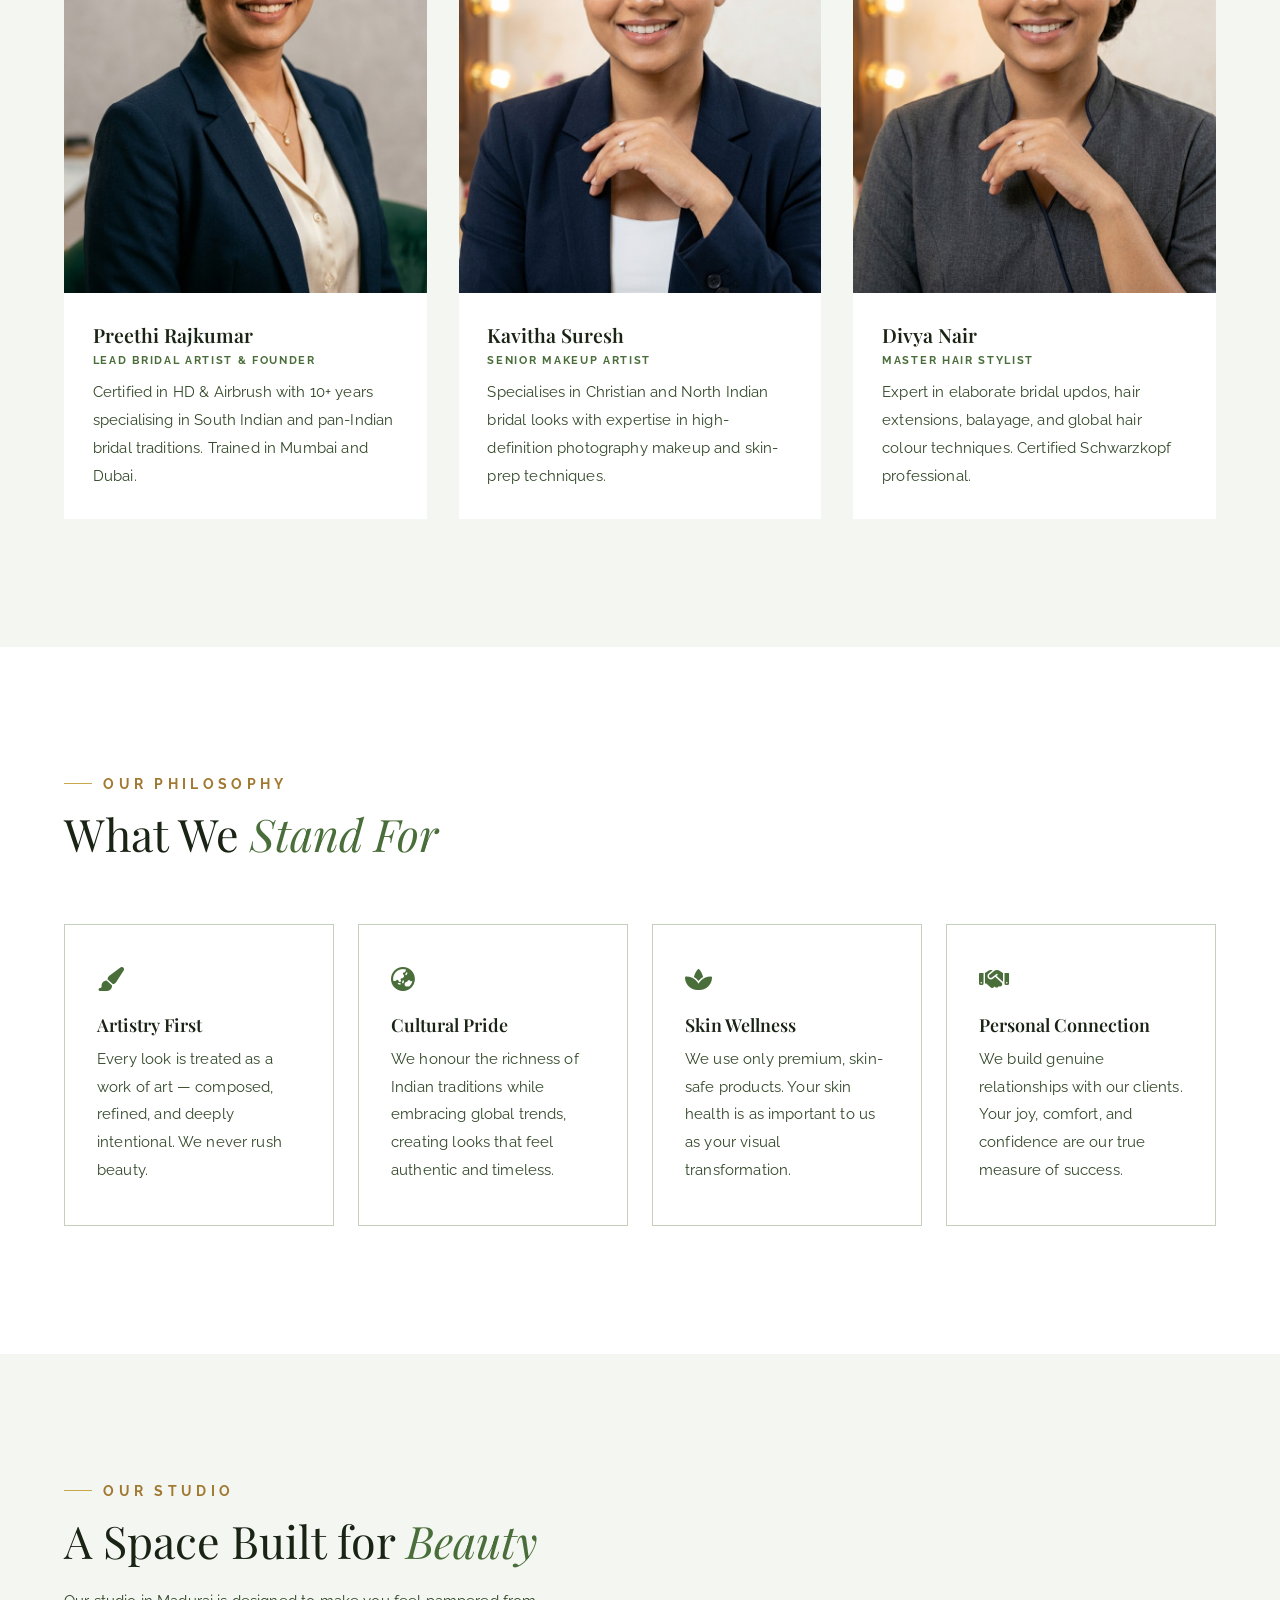
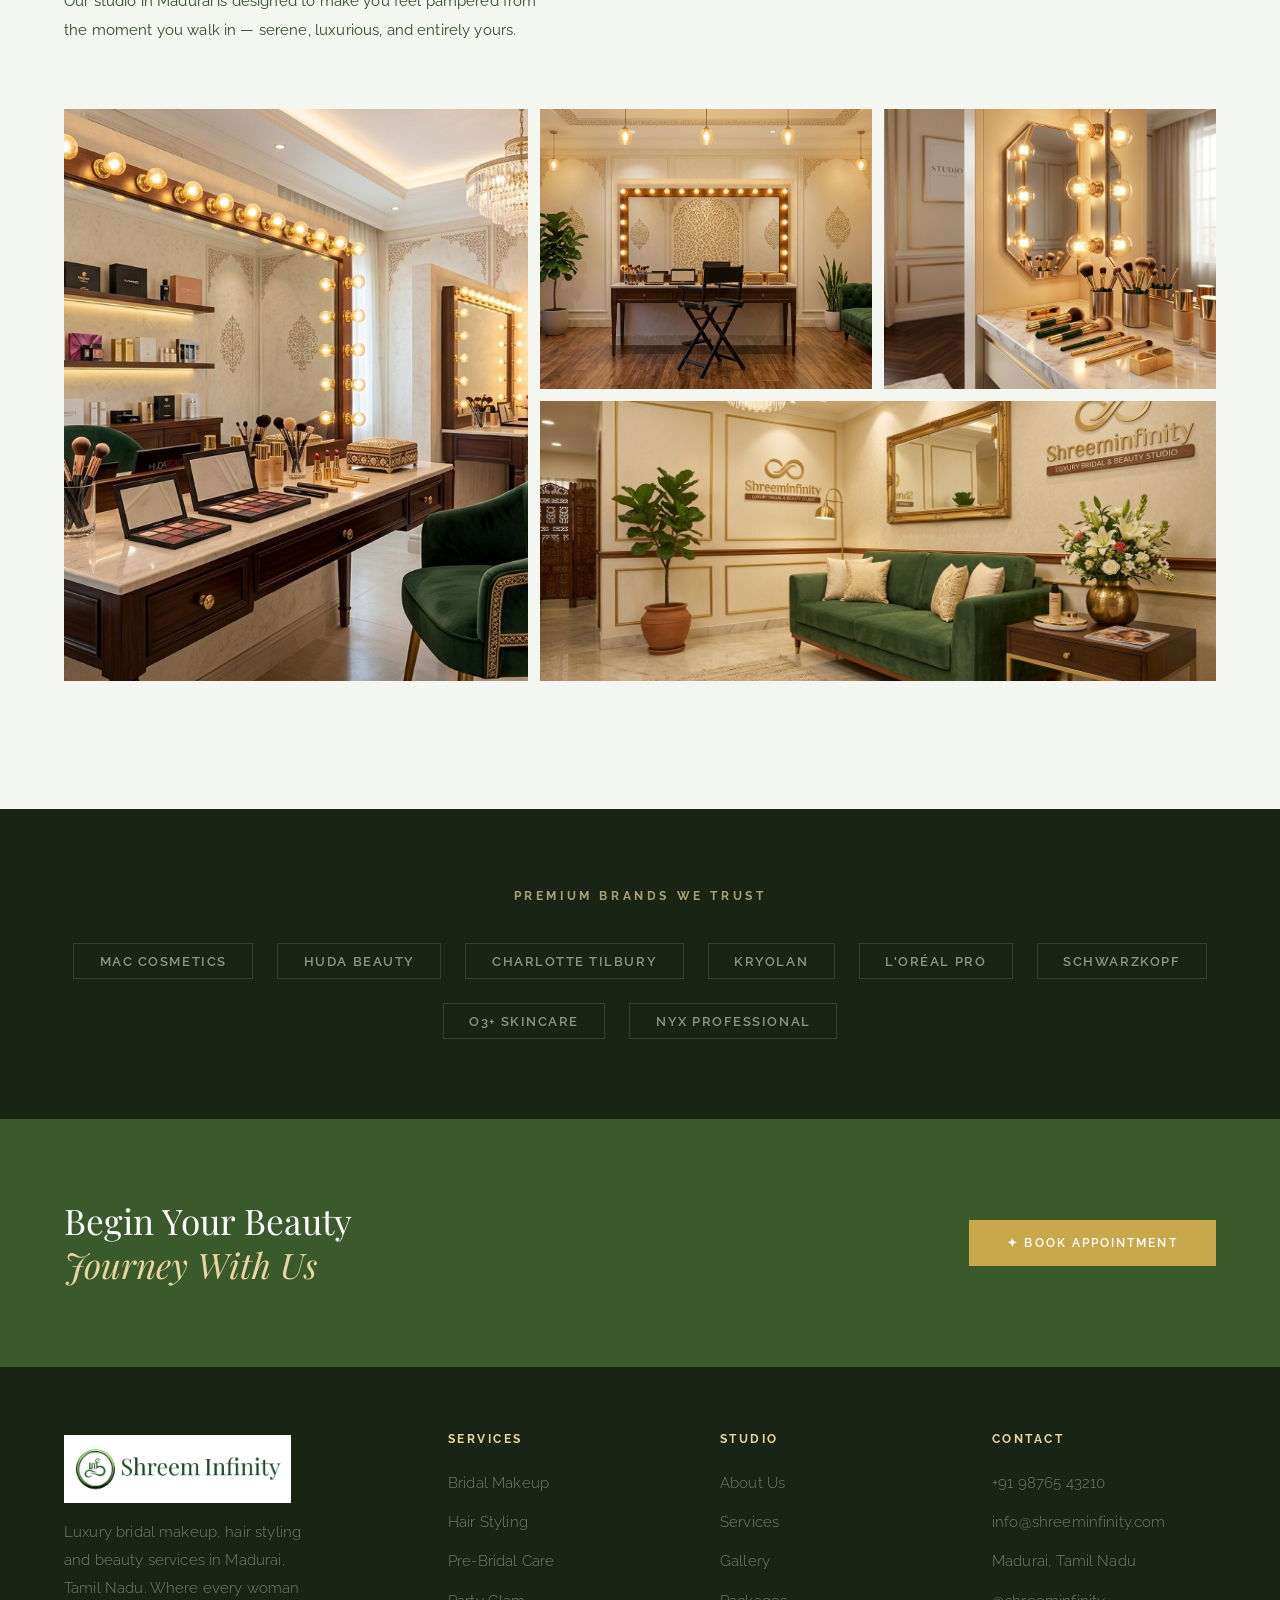
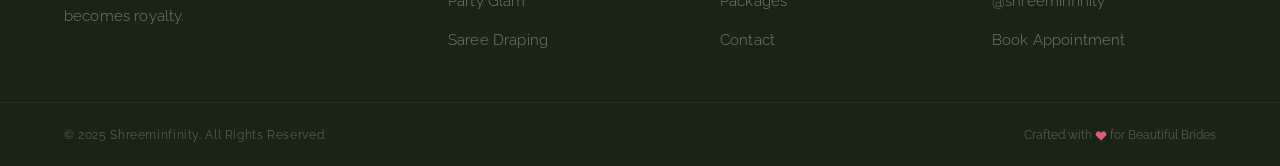
==== commit a8085b79: "slow loading" ====
--- a/about.html
+++ b/about.html
@@ -9,6 +9,7 @@
   <link href="https://fonts.googleapis.com/css2?family=Playfair+Display:ital,wght@0,400;0,500;0,600;0,700;1,400;1,600&family=Raleway:wght@300;400;500;600;700&display=swap" rel="stylesheet">
   <link rel="stylesheet" href="https://cdnjs.cloudflare.com/ajax/libs/font-awesome/6.5.1/css/all.min.css">
   <link rel="stylesheet" href="index.css">
+   <link rel="stylesheet" href="animation.css">
    <link rel="icon" type="image/png" href="./images/fav-icon.png">
 </head>
 <body>
--- a/index.css
+++ b/index.css
@@ -2574,8 +2574,10 @@
 /* Hide items until JS measures and places them */
 .masonry-item {
   opacity: 0;
-}
-.masonry-item {
+  transform: scale(0.97);
+  transition: opacity 0.35s ease, transform 0.35s ease;
+}
+.masonry-item.visible {
   opacity: 1;
-  transform: none;
+  transform: scale(1);
 }
--- a/animation.css
+++ b/animation.css
@@ -0,0 +1,6 @@
+.reveal{opacity:0;transform:translateY(32px);transition:opacity 0.8s ease,transform 0.8s ease;}
+.reveal.in{opacity:1;transform:translateY(0);}
+.reveal-left{opacity:0;transform:translateX(-32px);transition:opacity 0.8s ease,transform 0.8s ease;}
+.reveal-left.in{opacity:1;transform:translateX(0);}
+.reveal-right{opacity:0;transform:translateX(32px);transition:opacity 0.8s ease,transform 0.8s ease;}
+.reveal-right.in{opacity:1;transform:translateX(0);}
